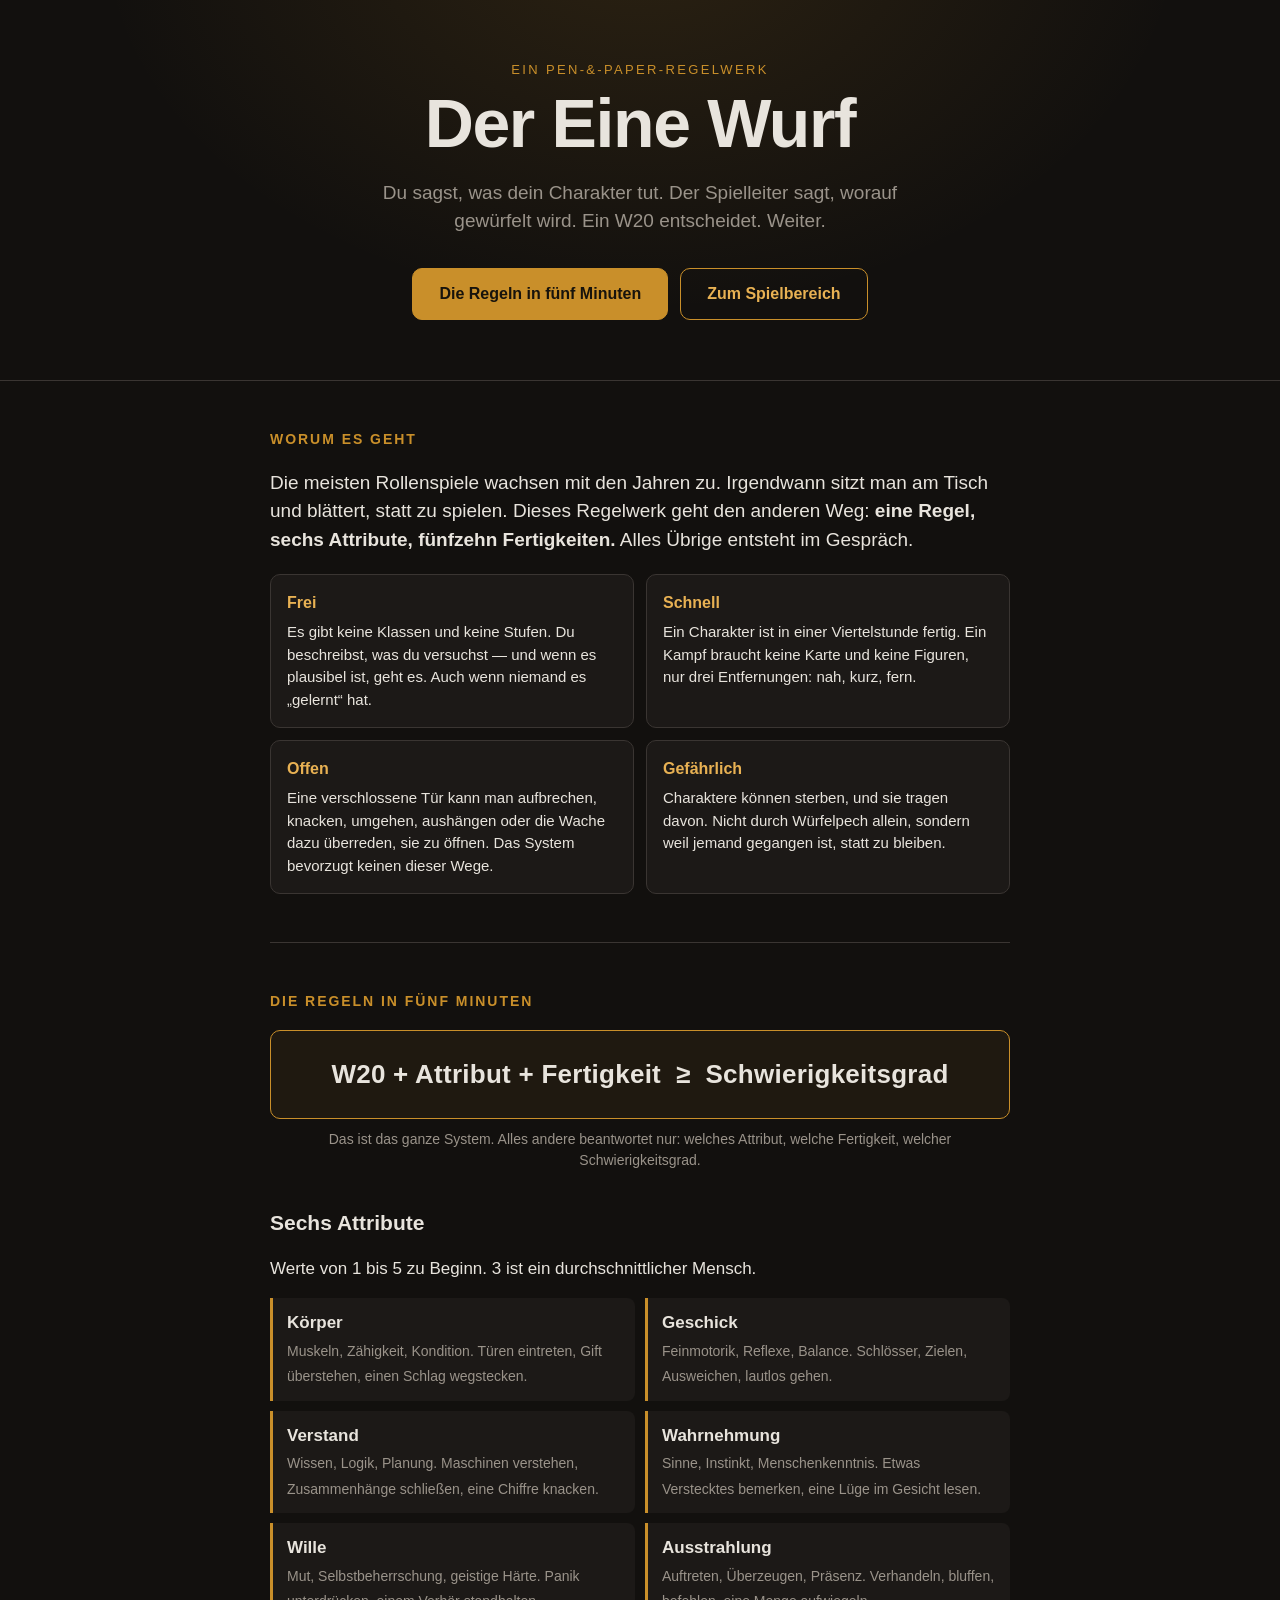
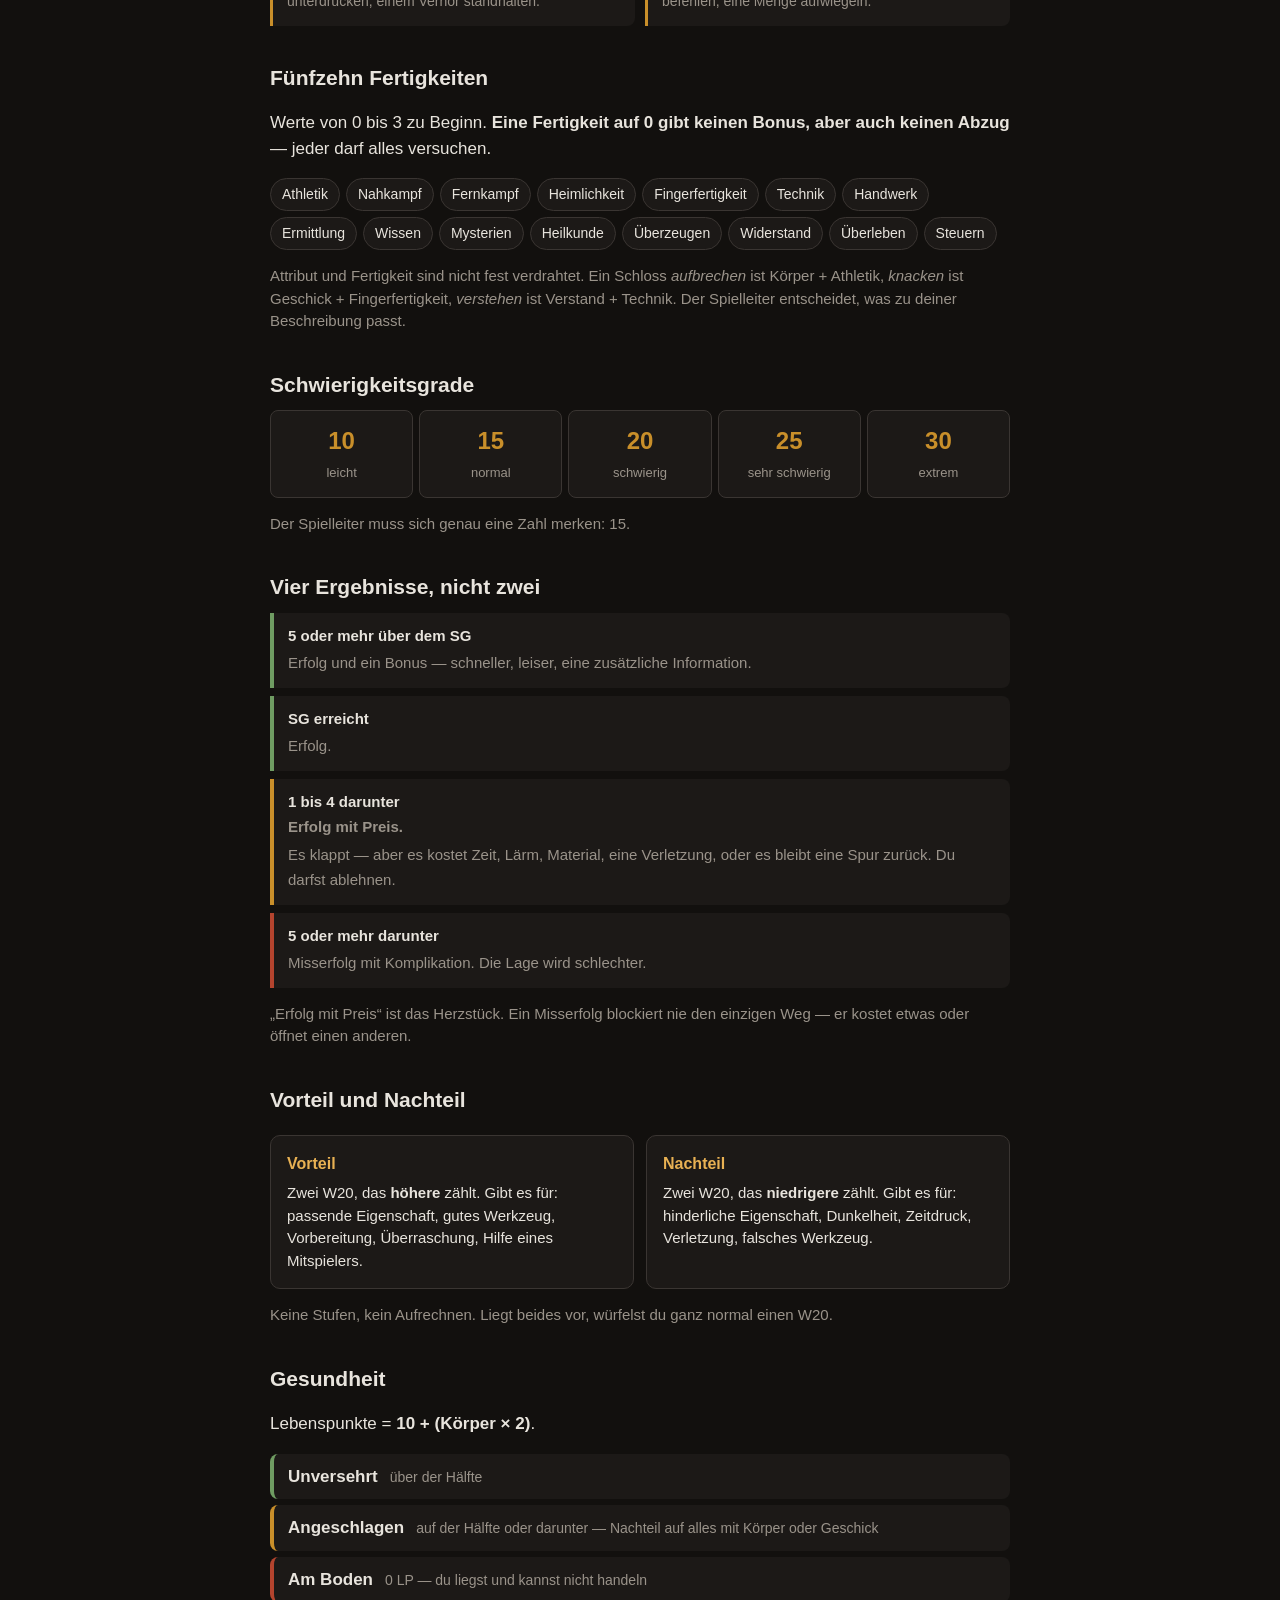
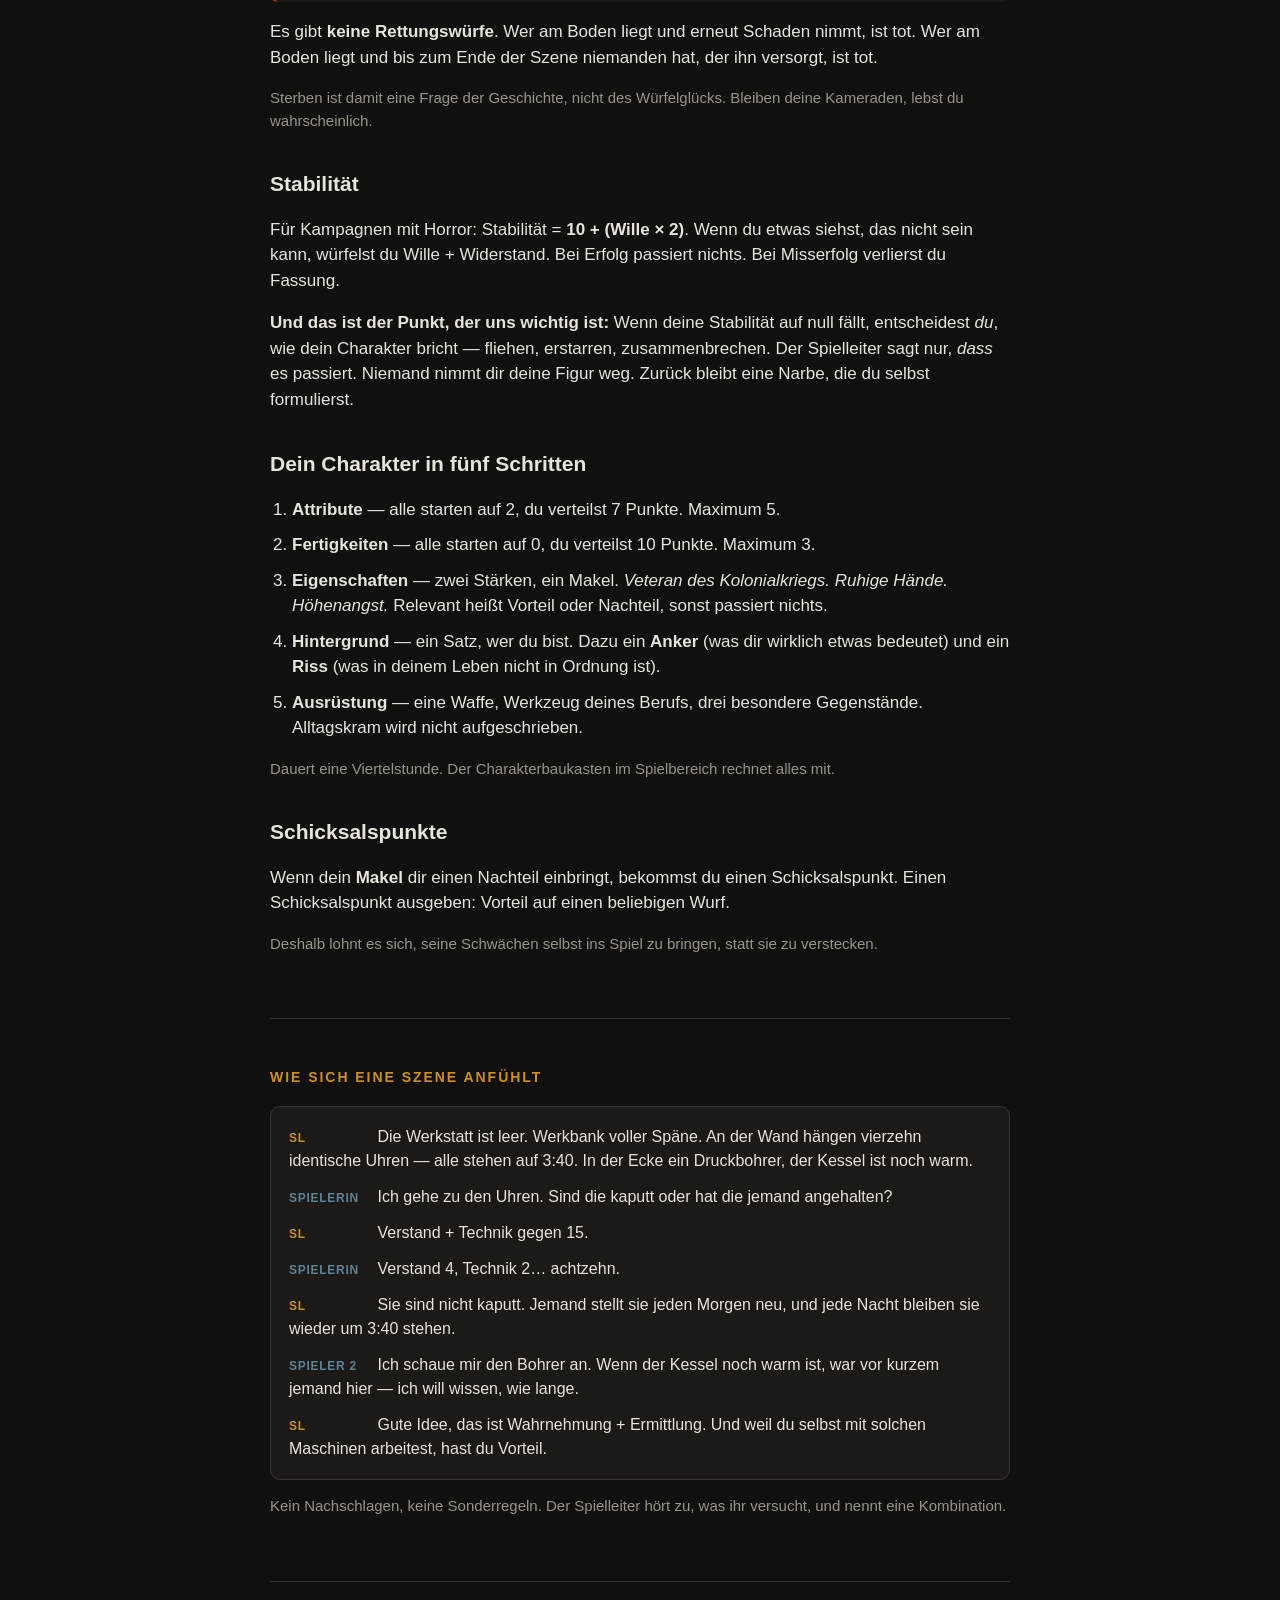
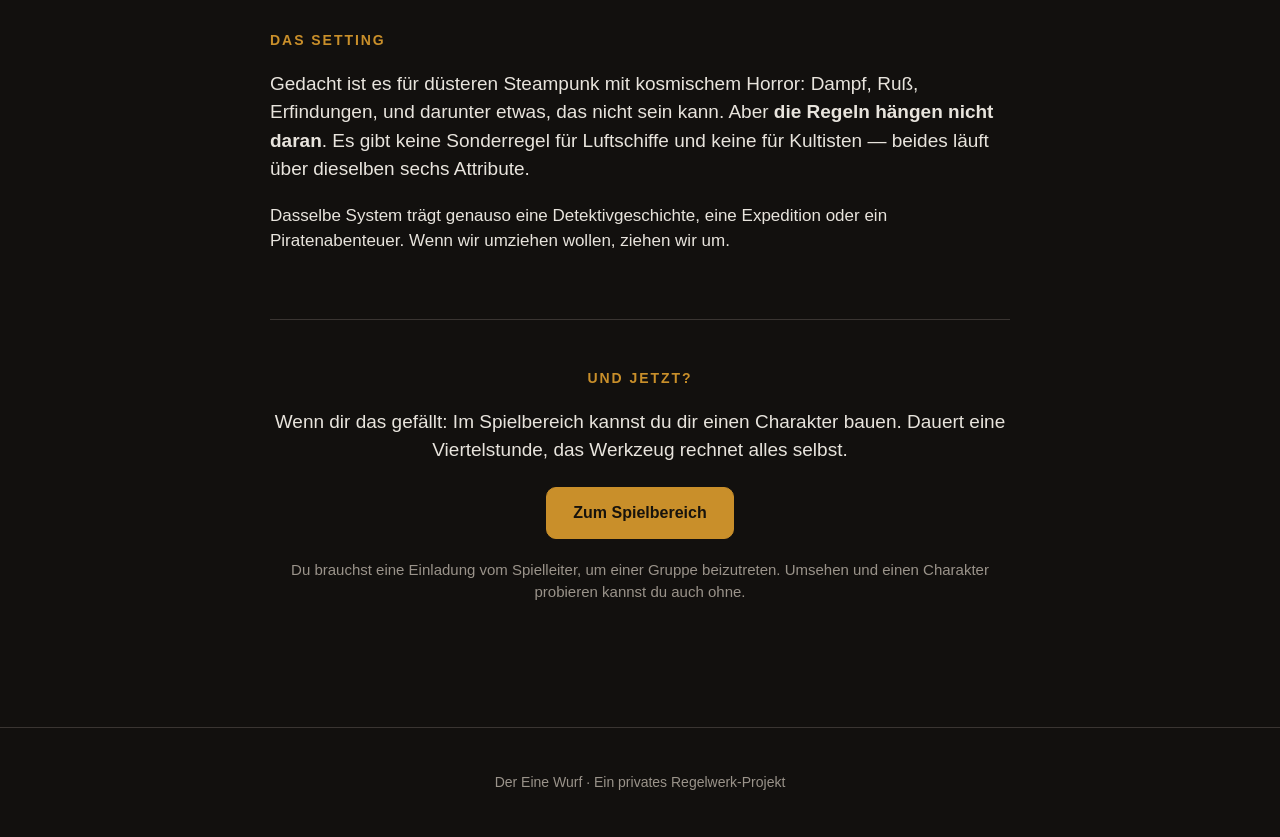
==== index.html @ b7c23f94 "starting with all files Setup Basic for this project." ====
<!DOCTYPE html>
<html lang="de">
<head>
<meta charset="UTF-8">
<meta name="viewport" content="width=device-width, initial-scale=1, viewport-fit=cover">
<title>Der Eine Wurf — ein Pen-&-Paper-Regelwerk</title>
<meta name="description" content="Ein schlankes Pen-&-Paper-Regelwerk: ein Würfel, sechs Attribute, fünfzehn Fertigkeiten. Gebaut für freies Spiel und improvisierte Spielleitung.">
<meta name="theme-color" content="#12100e">
<link rel="stylesheet" href="stil.css">
<link rel="icon" href="icon-192.png">
</head>
<body class="oeffentlich">

<!-- ==========================================================
     KOPF
     ========================================================== -->
<header class="held">
  <div class="held-innen">
    <p class="held-vorspann">Ein Pen-&-Paper-Regelwerk</p>
    <h1>Der Eine&nbsp;Wurf</h1>
    <p class="held-satz">
      Du sagst, was dein Charakter tut. Der Spielleiter sagt, worauf gewürfelt wird.
      Ein W20 entscheidet. Weiter.
    </p>
    <div class="held-knoepfe">
      <a class="knopf-gross" href="#regeln">Die Regeln in fünf Minuten</a>
      <a class="knopf-gross knopf-hohl" href="spiel.html">Zum Spielbereich</a>
    </div>
  </div>
</header>

<main class="seite">

<!-- ==========================================================
     WAS IST DAS
     ========================================================== -->
<section class="block">
  <h2>Worum es geht</h2>
  <p class="gross">
    Die meisten Rollenspiele wachsen mit den Jahren zu. Irgendwann sitzt man am Tisch
    und blättert, statt zu spielen. Dieses Regelwerk geht den anderen Weg: <b>eine Regel,
    sechs Attribute, fünfzehn Fertigkeiten.</b> Alles Übrige entsteht im Gespräch.
  </p>

  <div class="karten-gitter">
    <div class="info-karte">
      <h3>Frei</h3>
      <p>Es gibt keine Klassen und keine Stufen. Du beschreibst, was du versuchst — und wenn
      es plausibel ist, geht es. Auch wenn niemand es „gelernt“ hat.</p>
    </div>
    <div class="info-karte">
      <h3>Schnell</h3>
      <p>Ein Charakter ist in einer Viertelstunde fertig. Ein Kampf braucht keine Karte und
      keine Figuren, nur drei Entfernungen: nah, kurz, fern.</p>
    </div>
    <div class="info-karte">
      <h3>Offen</h3>
      <p>Eine verschlossene Tür kann man aufbrechen, knacken, umgehen, aushängen oder die
      Wache dazu überreden, sie zu öffnen. Das System bevorzugt keinen dieser Wege.</p>
    </div>
    <div class="info-karte">
      <h3>Gefährlich</h3>
      <p>Charaktere können sterben, und sie tragen davon. Nicht durch Würfelpech allein,
      sondern weil jemand gegangen ist, statt zu bleiben.</p>
    </div>
  </div>
</section>

<!-- ==========================================================
     DIE REGELN
     ========================================================== -->
<section class="block" id="regeln">
  <h2>Die Regeln in fünf Minuten</h2>

  <div class="formel">
    W20 + Attribut + Fertigkeit &nbsp;≥&nbsp; Schwierigkeitsgrad
  </div>
  <p class="formel-fuss">Das ist das ganze System. Alles andere beantwortet nur: welches Attribut, welche Fertigkeit, welcher Schwierigkeitsgrad.</p>

  <!-- --- Attribute --- -->
  <h3 class="unter">Sechs Attribute</h3>
  <p>Werte von 1 bis 5 zu Beginn. 3 ist ein durchschnittlicher Mensch.</p>
  <div class="attribut-gitter">
    <div><b>Körper</b><span>Muskeln, Zähigkeit, Kondition. Türen eintreten, Gift überstehen, einen Schlag wegstecken.</span></div>
    <div><b>Geschick</b><span>Feinmotorik, Reflexe, Balance. Schlösser, Zielen, Ausweichen, lautlos gehen.</span></div>
    <div><b>Verstand</b><span>Wissen, Logik, Planung. Maschinen verstehen, Zusammenhänge schließen, eine Chiffre knacken.</span></div>
    <div><b>Wahrnehmung</b><span>Sinne, Instinkt, Menschenkenntnis. Etwas Verstecktes bemerken, eine Lüge im Gesicht lesen.</span></div>
    <div><b>Wille</b><span>Mut, Selbstbeherrschung, geistige Härte. Panik unterdrücken, einem Verhör standhalten.</span></div>
    <div><b>Ausstrahlung</b><span>Auftreten, Überzeugen, Präsenz. Verhandeln, bluffen, befehlen, eine Menge aufwiegeln.</span></div>
  </div>

  <!-- --- Fertigkeiten --- -->
  <h3 class="unter">Fünfzehn Fertigkeiten</h3>
  <p>Werte von 0 bis 3 zu Beginn. <b>Eine Fertigkeit auf 0 gibt keinen Bonus, aber auch keinen Abzug</b> — jeder darf alles versuchen.</p>
  <p class="marken">
    <span>Athletik</span><span>Nahkampf</span><span>Fernkampf</span><span>Heimlichkeit</span><span>Fingerfertigkeit</span><span>Technik</span><span>Handwerk</span><span>Ermittlung</span><span>Wissen</span><span>Mysterien</span><span>Heilkunde</span><span>Überzeugen</span><span>Widerstand</span><span>Überleben</span><span>Steuern</span>
  </p>
  <p class="leise">Attribut und Fertigkeit sind nicht fest verdrahtet. Ein Schloss <i>aufbrechen</i> ist Körper + Athletik, <i>knacken</i> ist Geschick + Fingerfertigkeit, <i>verstehen</i> ist Verstand + Technik. Der Spielleiter entscheidet, was zu deiner Beschreibung passt.</p>

  <!-- --- Schwierigkeit --- -->
  <h3 class="unter">Schwierigkeitsgrade</h3>
  <div class="sg-leiste">
    <div><b>10</b><span>leicht</span></div>
    <div><b>15</b><span>normal</span></div>
    <div><b>20</b><span>schwierig</span></div>
    <div><b>25</b><span>sehr schwierig</span></div>
    <div><b>30</b><span>extrem</span></div>
  </div>
  <p class="leise">Der Spielleiter muss sich genau eine Zahl merken: 15.</p>

  <!-- --- Ergebnisse --- -->
  <h3 class="unter">Vier Ergebnisse, nicht zwei</h3>
  <div class="ergebnis-leiter">
    <div class="stufe gut"><b>5 oder mehr über dem SG</b><span>Erfolg und ein Bonus — schneller, leiser, eine zusätzliche Information.</span></div>
    <div class="stufe gut"><b>SG erreicht</b><span>Erfolg.</span></div>
    <div class="stufe mittel"><b>1 bis 4 darunter</b><span><b>Erfolg mit Preis.</b> Es klappt — aber es kostet Zeit, Lärm, Material, eine Verletzung, oder es bleibt eine Spur zurück. Du darfst ablehnen.</span></div>
    <div class="stufe schlecht"><b>5 oder mehr darunter</b><span>Misserfolg mit Komplikation. Die Lage wird schlechter.</span></div>
  </div>
  <p class="leise">„Erfolg mit Preis“ ist das Herzstück. Ein Misserfolg blockiert nie den einzigen Weg — er kostet etwas oder öffnet einen anderen.</p>

  <!-- --- Vorteil --- -->
  <h3 class="unter">Vorteil und Nachteil</h3>
  <div class="zwei-spalten">
    <div class="info-karte">
      <h3>Vorteil</h3>
      <p>Zwei W20, das <b>höhere</b> zählt. Gibt es für: passende Eigenschaft, gutes Werkzeug, Vorbereitung, Überraschung, Hilfe eines Mitspielers.</p>
    </div>
    <div class="info-karte">
      <h3>Nachteil</h3>
      <p>Zwei W20, das <b>niedrigere</b> zählt. Gibt es für: hinderliche Eigenschaft, Dunkelheit, Zeitdruck, Verletzung, falsches Werkzeug.</p>
    </div>
  </div>
  <p class="leise">Keine Stufen, kein Aufrechnen. Liegt beides vor, würfelst du ganz normal einen W20.</p>

  <!-- --- Gesundheit --- -->
  <h3 class="unter">Gesundheit</h3>
  <p>Lebenspunkte = <b>10 + (Körper × 2)</b>.</p>
  <div class="zustand-leiter">
    <div><b>Unversehrt</b><span>über der Hälfte</span></div>
    <div class="warn"><b>Angeschlagen</b><span>auf der Hälfte oder darunter — Nachteil auf alles mit Körper oder Geschick</span></div>
    <div class="gefahr"><b>Am Boden</b><span>0 LP — du liegst und kannst nicht handeln</span></div>
  </div>
  <p>Es gibt <b>keine Rettungswürfe</b>. Wer am Boden liegt und erneut Schaden nimmt, ist tot. Wer am Boden liegt und bis zum Ende der Szene niemanden hat, der ihn versorgt, ist tot.</p>
  <p class="leise">Sterben ist damit eine Frage der Geschichte, nicht des Würfelglücks. Bleiben deine Kameraden, lebst du wahrscheinlich.</p>

  <!-- --- Stabilität --- -->
  <h3 class="unter">Stabilität</h3>
  <p>Für Kampagnen mit Horror: Stabilität = <b>10 + (Wille × 2)</b>. Wenn du etwas siehst, das nicht sein kann, würfelst du Wille + Widerstand. Bei Erfolg passiert nichts. Bei Misserfolg verlierst du Fassung.</p>
  <p><b>Und das ist der Punkt, der uns wichtig ist:</b> Wenn deine Stabilität auf null fällt, entscheidest <i>du</i>, wie dein Charakter bricht — fliehen, erstarren, zusammenbrechen. Der Spielleiter sagt nur, <i>dass</i> es passiert. Niemand nimmt dir deine Figur weg. Zurück bleibt eine Narbe, die du selbst formulierst.</p>

  <!-- --- Charakter --- -->
  <h3 class="unter">Dein Charakter in fünf Schritten</h3>
  <ol class="schritte">
    <li><b>Attribute</b> — alle starten auf 2, du verteilst 7 Punkte. Maximum 5.</li>
    <li><b>Fertigkeiten</b> — alle starten auf 0, du verteilst 10 Punkte. Maximum 3.</li>
    <li><b>Eigenschaften</b> — zwei Stärken, ein Makel. <i>Veteran des Kolonialkriegs. Ruhige Hände. Höhenangst.</i> Relevant heißt Vorteil oder Nachteil, sonst passiert nichts.</li>
    <li><b>Hintergrund</b> — ein Satz, wer du bist. Dazu ein <b>Anker</b> (was dir wirklich etwas bedeutet) und ein <b>Riss</b> (was in deinem Leben nicht in Ordnung ist).</li>
    <li><b>Ausrüstung</b> — eine Waffe, Werkzeug deines Berufs, drei besondere Gegenstände. Alltagskram wird nicht aufgeschrieben.</li>
  </ol>
  <p class="leise">Dauert eine Viertelstunde. Der Charakterbaukasten im Spielbereich rechnet alles mit.</p>

  <!-- --- Schicksalspunkte --- -->
  <h3 class="unter">Schicksalspunkte</h3>
  <p>Wenn dein <b>Makel</b> dir einen Nachteil einbringt, bekommst du einen Schicksalspunkt. Einen Schicksalspunkt ausgeben: Vorteil auf einen beliebigen Wurf.</p>
  <p class="leise">Deshalb lohnt es sich, seine Schwächen selbst ins Spiel zu bringen, statt sie zu verstecken.</p>
</section>

<!-- ==========================================================
     WIE SICH DAS ANFÜHLT
     ========================================================== -->
<section class="block">
  <h2>Wie sich eine Szene anfühlt</h2>

  <div class="szene">
    <p><span class="wer sl">SL</span> Die Werkstatt ist leer. Werkbank voller Späne. An der Wand hängen vierzehn identische Uhren — alle stehen auf 3:40. In der Ecke ein Druckbohrer, der Kessel ist noch warm.</p>
    <p><span class="wer sp">Spielerin</span> Ich gehe zu den Uhren. Sind die kaputt oder hat die jemand angehalten?</p>
    <p><span class="wer sl">SL</span> Verstand + Technik gegen 15.</p>
    <p><span class="wer sp">Spielerin</span> Verstand 4, Technik 2… achtzehn.</p>
    <p><span class="wer sl">SL</span> Sie sind nicht kaputt. Jemand stellt sie jeden Morgen neu, und jede Nacht bleiben sie wieder um 3:40 stehen.</p>
    <p><span class="wer sp">Spieler 2</span> Ich schaue mir den Bohrer an. Wenn der Kessel noch warm ist, war vor kurzem jemand hier — ich will wissen, wie lange.</p>
    <p><span class="wer sl">SL</span> Gute Idee, das ist Wahrnehmung + Ermittlung. Und weil du selbst mit solchen Maschinen arbeitest, hast du Vorteil.</p>
  </div>

  <p class="leise">Kein Nachschlagen, keine Sonderregeln. Der Spielleiter hört zu, was ihr versucht, und nennt eine Kombination.</p>
</section>

<!-- ==========================================================
     SETTING
     ========================================================== -->
<section class="block">
  <h2>Das Setting</h2>
  <p class="gross">
    Gedacht ist es für düsteren Steampunk mit kosmischem Horror: Dampf, Ruß, Erfindungen,
    und darunter etwas, das nicht sein kann. Aber <b>die Regeln hängen nicht daran</b>.
    Es gibt keine Sonderregel für Luftschiffe und keine für Kultisten — beides läuft über
    dieselben sechs Attribute.
  </p>
  <p>Dasselbe System trägt genauso eine Detektivgeschichte, eine Expedition oder ein Piratenabenteuer. Wenn wir umziehen wollen, ziehen wir um.</p>
</section>

<!-- ==========================================================
     ABSCHLUSS
     ========================================================== -->
<section class="block block-abschluss">
  <h2>Und jetzt?</h2>
  <p class="gross">Wenn dir das gefällt: Im Spielbereich kannst du dir einen Charakter bauen. Dauert eine Viertelstunde, das Werkzeug rechnet alles selbst.</p>
  <div class="held-knoepfe">
    <a class="knopf-gross" href="spiel.html">Zum Spielbereich</a>
  </div>
  <p class="leise" style="margin-top:20px">
    Du brauchst eine Einladung vom Spielleiter, um einer Gruppe beizutreten.
    Umsehen und einen Charakter probieren kannst du auch ohne.
  </p>
</section>

</main>

<footer class="fuss">
  <p>Der Eine Wurf · Ein privates Regelwerk-Projekt</p>
</footer>

</body>
</html>
---- stil.css ----
/* ============================================================
   DER EINE WURF — gemeinsames Design
   Dunkel, kontraststark, große Tippflächen. Gebaut fürs iPad
   im Halbdunkel am Spieltisch, funktioniert aber auch am
   Rechner und auf dem Telefon.
   ============================================================ */

:root {
  /* Warmes Schwarz statt kaltem Grau — bei Kerzen- oder
     Lampenlicht wirkt kaltes Grau bläulich und billig */
  --bg:            #12100e;
  --flaeche:       #1c1917;
  --flaeche-hoch:  #262220;
  --linie:         #3a3532;

  --text:          #e8e4dd;
  --text-leise:    #9a938a;

  --messing:       #c98f2a;
  --messing-hell:  #e8b153;
  --rost:          #b4442e;
  --gruen:         #6f9c62;
  --blau:          #5b8296;   /* für den geteilten Bereich */

  --radius:        10px;
  --tipp:          44px;      /* Mindesthöhe für Finger */

  color-scheme: dark;
}

* { box-sizing: border-box; }

html, body {
  margin: 0; padding: 0;
  background: var(--bg);
  color: var(--text);
  font-family: -apple-system, BlinkMacSystemFont, "Segoe UI", Roboto, sans-serif;
  font-size: 17px; line-height: 1.5;
  touch-action: manipulation;
  -webkit-text-size-adjust: 100%;
}

a { color: var(--messing-hell); }

/* ============================================================
   ÖFFENTLICHE SEITE
   ============================================================ */

.held {
  padding: calc(60px + env(safe-area-inset-top)) 20px 60px;
  border-bottom: 1px solid var(--linie);
  background:
    radial-gradient(ellipse at 50% -20%, rgba(201,143,42,0.14), transparent 60%),
    var(--bg);
}

.held-innen { max-width: 720px; margin: 0 auto; text-align: center; }

.held-vorspann {
  margin: 0 0 8px;
  font-size: 13px; letter-spacing: 0.18em; text-transform: uppercase;
  color: var(--messing);
}

.held h1 {
  margin: 0 0 20px;
  font-size: clamp(38px, 9vw, 68px);
  line-height: 1.05;
  letter-spacing: -0.02em;
}

.held-satz {
  margin: 0 auto 32px;
  max-width: 520px;
  font-size: 19px;
  color: var(--text-leise);
}

.held-knoepfe { display: flex; gap: 12px; justify-content: center; flex-wrap: wrap; }

.knopf-gross {
  display: inline-flex; align-items: center;
  min-height: 52px; padding: 0 26px;
  border: 1px solid var(--messing);
  border-radius: var(--radius);
  background: var(--messing);
  color: #17130c;
  font-size: 16px; font-weight: 700;
  text-decoration: none;
}

.knopf-hohl { background: transparent; color: var(--messing-hell); }

.seite { max-width: 780px; margin: 0 auto; padding: 0 20px 60px; }

.block { padding: 48px 0; border-bottom: 1px solid var(--linie); }
.block:last-child { border-bottom: none; }

.block h2 {
  margin: 0 0 18px;
  font-size: 14px; letter-spacing: 0.14em; text-transform: uppercase;
  color: var(--messing);
}

h3.unter {
  margin: 36px 0 10px;
  font-size: 21px;
  color: var(--text);
}

.gross { font-size: 19px; }
.leise { color: var(--text-leise); font-size: 15px; }

/* Die Grundformel */
.formel {
  margin: 8px 0 10px;
  padding: 24px 16px;
  border: 1px solid var(--messing);
  border-radius: var(--radius);
  background: rgba(201,143,42,0.07);
  text-align: center;
  font-size: clamp(17px, 4.2vw, 26px);
  font-weight: 700;
  letter-spacing: 0.01em;
}
.formel-fuss { margin: 0 0 8px; text-align: center; color: var(--text-leise); font-size: 14px; }

/* Info-Karten */
.karten-gitter, .zwei-spalten {
  display: grid; gap: 12px; margin-top: 20px;
  grid-template-columns: repeat(auto-fit, minmax(240px, 1fr));
}

.info-karte {
  padding: 16px;
  border: 1px solid var(--linie);
  border-radius: var(--radius);
  background: var(--flaeche);
}
.info-karte h3 { margin: 0 0 6px; font-size: 16px; color: var(--messing-hell); }
.info-karte p  { margin: 0; font-size: 15px; }

/* Attribute */
.attribut-gitter { display: grid; gap: 10px; grid-template-columns: repeat(auto-fit, minmax(250px, 1fr)); }
.attribut-gitter > div {
  padding: 12px 14px; border-left: 3px solid var(--messing);
  background: var(--flaeche); border-radius: 0 8px 8px 0;
}
.attribut-gitter b { display: block; margin-bottom: 2px; }
.attribut-gitter span { font-size: 14px; color: var(--text-leise); }

/* Fertigkeits-Marken */
.marken { display: flex; flex-wrap: wrap; gap: 6px; margin: 12px 0; }
.marken span {
  padding: 5px 11px;
  border: 1px solid var(--linie); border-radius: 20px;
  background: var(--flaeche);
  font-size: 14px;
}

/* Schwierigkeitsleiste */
.sg-leiste { display: grid; gap: 6px; grid-template-columns: repeat(auto-fit, minmax(110px, 1fr)); }
.sg-leiste > div {
  padding: 12px 8px; text-align: center;
  border: 1px solid var(--linie); border-radius: 8px; background: var(--flaeche);
}
.sg-leiste b { display: block; font-size: 24px; color: var(--messing); }
.sg-leiste span { font-size: 13px; color: var(--text-leise); }

/* Ergebnisleiter */
.ergebnis-leiter { display: grid; gap: 8px; }
.stufe {
  padding: 12px 14px;
  border-left: 4px solid var(--linie);
  background: var(--flaeche); border-radius: 0 8px 8px 0;
}
.stufe b { display: block; font-size: 15px; margin-bottom: 3px; }
.stufe span { font-size: 15px; color: var(--text-leise); }
.stufe.gut     { border-left-color: var(--gruen); }
.stufe.mittel  { border-left-color: var(--messing); }
.stufe.schlecht{ border-left-color: var(--rost); }

/* Zustandsleiter */
.zustand-leiter { display: grid; gap: 6px; margin: 12px 0; }
.zustand-leiter > div {
  display: flex; gap: 12px; align-items: baseline; flex-wrap: wrap;
  padding: 10px 14px; border-radius: 8px; background: var(--flaeche);
  border-left: 4px solid var(--gruen);
}
.zustand-leiter .warn   { border-left-color: var(--messing); }
.zustand-leiter .gefahr { border-left-color: var(--rost); }
.zustand-leiter span { font-size: 14px; color: var(--text-leise); }

/* Schritte */
.schritte { padding-left: 22px; }
.schritte li { margin-bottom: 10px; }

/* Beispielszene */
.szene {
  padding: 18px;
  border: 1px solid var(--linie); border-radius: var(--radius);
  background: var(--flaeche);
}
.szene p { margin: 0 0 12px; font-size: 16px; }
.szene p:last-child { margin-bottom: 0; }
.wer {
  display: inline-block; min-width: 76px; margin-right: 8px;
  font-size: 12px; font-weight: 700; letter-spacing: 0.06em; text-transform: uppercase;
}
.wer.sl { color: var(--messing); }
.wer.sp { color: var(--blau); }

.block-abschluss { text-align: center; }
.block-abschluss .held-knoepfe { margin-top: 22px; }

.fuss {
  padding: 30px 20px calc(30px + env(safe-area-inset-bottom));
  border-top: 1px solid var(--linie);
  text-align: center; color: var(--text-leise); font-size: 14px;
}

/* ============================================================
   SPIELBEREICH
   ============================================================ */

.app { padding-bottom: calc(140px + env(safe-area-inset-bottom)); }

/* --- Kopfzeile --- */
.kopf {
  position: sticky; top: 0; z-index: 20;
  display: flex; align-items: center; justify-content: space-between; gap: 12px;
  padding: calc(10px + env(safe-area-inset-top)) 14px 10px;
  background: var(--bg); border-bottom: 1px solid var(--linie);
}
.kopf-marke { font-size: 14px; letter-spacing: 0.06em; text-transform: uppercase; color: var(--messing); font-weight: 700; }
.kopf-info { font-size: 12px; color: var(--text-leise); }
.kopf-rechts { display: flex; align-items: center; gap: 8px; }

/* --- Zonenumschalter (Spieler / Geteilt / Spielleiter) --- */
.zonen {
  display: flex; gap: 4px; padding: 8px 10px;
  background: var(--bg); border-bottom: 1px solid var(--linie);
  position: sticky; top: calc(56px + env(safe-area-inset-top)); z-index: 19;
  overflow-x: auto;
}
.zone-knopf {
  flex: 0 0 auto; min-height: var(--tipp); padding: 0 16px;
  border: 1px solid var(--linie); border-radius: var(--radius);
  background: var(--flaeche); color: var(--text-leise);
  font-family: inherit; font-size: 15px; font-weight: 600; cursor: pointer;
}
.zone-knopf.aktiv { background: var(--messing); border-color: var(--messing); color: #17130c; }
.zone-knopf.geteilt.aktiv { background: var(--blau); border-color: var(--blau); color: #0d1418; }

/* --- Untertabs innerhalb einer Zone --- */
.untertabs { display: flex; gap: 6px; flex-wrap: wrap; margin-bottom: 14px; }
.untertab {
  min-height: 38px; padding: 0 14px;
  border: 1px solid var(--linie); border-radius: 20px;
  background: transparent; color: var(--text-leise);
  font-family: inherit; font-size: 14px; cursor: pointer;
}
.untertab.aktiv { border-color: var(--messing); color: var(--messing-hell); }

.inhalt { max-width: 900px; margin: 0 auto; padding: 14px 10px 24px; }
.ansicht { display: none; }
.ansicht.aktiv { display: block; }

/* --- Karten --- */
.karte {
  background: var(--flaeche); border: 1px solid var(--linie);
  border-radius: var(--radius); padding: 14px; margin-bottom: 12px;
}
.karte-kopf {
  display: flex; align-items: baseline; justify-content: space-between;
  gap: 10px; flex-wrap: wrap; margin-bottom: 12px;
}
.karte-kopf h2 {
  margin: 0; font-size: 14px; letter-spacing: 0.06em;
  text-transform: uppercase; color: var(--messing);
}
.karte-geteilt { border-color: rgba(91,130,150,0.5); }
.karte-geteilt .karte-kopf h2 { color: var(--blau); }
.hinweis { font-size: 13px; color: var(--text-leise); flex: 1 1 100%; }

/* --- Felder --- */
.feld { display: block; margin-bottom: 12px; }
.feld > span { display: block; margin-bottom: 4px; font-size: 13px; color: var(--text-leise); }

.feld input, .feld textarea, .feld select,
.zeile-eingabe input, .zeile-eingabe select {
  width: 100%; min-height: var(--tipp); padding: 10px 12px;
  border: 1px solid var(--linie); border-radius: 8px;
  background: var(--bg); color: var(--text);
  font-family: inherit; font-size: 16px;  /* unter 16px zoomt iOS hinein */
  resize: vertical;
}
.feld textarea { min-height: 64px; line-height: 1.45; }
.feld input:focus, .feld textarea:focus, .feld select:focus { outline: 2px solid var(--messing); outline-offset: -2px; }
.feld-betont input, .feld-betont textarea { border-color: var(--rost); }

.zeile-eingabe { display: flex; gap: 8px; margin-bottom: 10px; flex-wrap: wrap; }
.zeile-eingabe input, .zeile-eingabe select { flex: 1; min-width: 140px; }

/* --- Knöpfe --- */
.knopf, .knopf-klein {
  border: 1px solid var(--linie); border-radius: 8px;
  background: var(--flaeche-hoch); color: var(--text);
  font-family: inherit; font-weight: 600; cursor: pointer;
}
.knopf { min-height: var(--tipp); padding: 0 18px; font-size: 15px; }
.knopf-klein { min-height: 34px; padding: 0 12px; font-size: 13px; }
.knopf:active, .knopf-klein:active { background: var(--messing); color: #17130c; }
.knopf-haupt { background: var(--messing); border-color: var(--messing); color: #17130c; }
.knopf-gefahr { border-color: var(--rost); color: #e59b8a; }
.knopf:disabled, .knopf-klein:disabled { opacity: 0.4; cursor: not-allowed; }

.knopf-gitter { display: grid; grid-template-columns: repeat(auto-fill, minmax(150px, 1fr)); gap: 8px; }
.knopf-gitter button {
  min-height: 52px; border: 1px solid var(--linie); border-radius: 8px;
  background: var(--flaeche-hoch); color: var(--text);
  font-family: inherit; font-size: 15px; font-weight: 600; cursor: pointer;
}
.knopf-gitter button:active { background: var(--messing); color: #17130c; }

/* --- Listen --- */
.liste { list-style: none; margin: 0; padding: 0; }
.liste li {
  display: flex; align-items: flex-start; gap: 10px;
  padding: 10px 0; border-top: 1px solid var(--linie); font-size: 15px;
}
.liste li:first-child { border-top: none; }
.loeschen {
  flex: 0 0 auto; width: 30px; height: 30px;
  border: 1px solid var(--linie); border-radius: 6px;
  background: transparent; color: var(--text-leise);
  font-size: 16px; line-height: 1; cursor: pointer;
}
.loeschen:active { border-color: var(--rost); color: var(--rost); }
.zeit { color: var(--messing); font-variant-numeric: tabular-nums; flex: 0 0 auto; font-size: 13px; }

/* --- Punkteverteilung im Charakterbaukasten --- */
.punkte-anzeige {
  display: flex; align-items: baseline; gap: 8px;
  padding: 10px 12px; margin-bottom: 12px;
  border: 1px solid var(--linie); border-radius: 8px; background: var(--bg);
}
.punkte-anzeige .zahl { font-size: 22px; font-weight: 700; font-variant-numeric: tabular-nums; }
.punkte-anzeige.passt .zahl  { color: var(--gruen); }
.punkte-anzeige.offen .zahl  { color: var(--messing); }
.punkte-anzeige.zuviel .zahl { color: var(--rost); }

.stufen-zeile {
  display: flex; align-items: center; gap: 8px;
  padding: 7px 0; border-top: 1px solid var(--linie);
}
.stufen-zeile:first-of-type { border-top: none; }
.stufen-zeile .bez { flex: 1; font-size: 15px; }
.stufen-zeile .stand {
  min-width: 32px; text-align: center;
  font-size: 19px; font-weight: 700; font-variant-numeric: tabular-nums;
}
.stufen-zeile button {
  width: 40px; height: 40px;
  border: 1px solid var(--linie); border-radius: 8px;
  background: var(--flaeche-hoch); color: var(--text);
  font-size: 20px; cursor: pointer;
}
.stufen-zeile button:disabled { opacity: 0.25; }
.stufen-zeile .kosten { font-size: 12px; color: var(--messing); min-width: 44px; text-align: right; }

/* --- Zähler (LP, Stabilität, Schicksal) --- */
.zaehler { display: flex; align-items: center; gap: 8px; margin-bottom: 8px; flex-wrap: wrap; }
.zaehler > .titel { flex: 0 0 88px; font-size: 13px; color: var(--text-leise); }
.zaehler button {
  width: 44px; height: 44px;
  border: 1px solid var(--linie); border-radius: 8px;
  background: var(--flaeche-hoch); color: var(--text); font-size: 20px; cursor: pointer;
}
.zaehler .stand { flex: 1; text-align: center; font-size: 20px; font-weight: 700; font-variant-numeric: tabular-nums; min-width: 80px; }

.zustand { font-size: 13px; font-weight: 700; }
.zustand.ok      { color: var(--gruen); }
.zustand.warnung { color: var(--messing-hell); }
.zustand.gefahr  { color: var(--rost); }

/* --- Werte-Gitter (Übersicht) --- */
.werte-gitter { display: grid; grid-template-columns: repeat(auto-fill, minmax(96px, 1fr)); gap: 8px; margin-bottom: 12px; }
.wert-kachel {
  padding: 8px; text-align: center;
  border: 1px solid var(--linie); border-radius: 8px; background: var(--bg);
}
.wert-kachel span { display: block; font-size: 11px; text-transform: uppercase; letter-spacing: 0.04em; color: var(--text-leise); }
.wert-kachel b { font-size: 20px; font-variant-numeric: tabular-nums; }

/* --- Uhr --- */
.uhr { display: flex; gap: 12px; margin-bottom: 12px; }
.uhr button {
  width: 52px; height: 52px;
  border: 2px solid var(--linie); border-radius: 50%;
  background: transparent; color: var(--text-leise);
  font-size: 18px; font-weight: 700; cursor: pointer;
}
.uhr button.voll { background: var(--rost); border-color: var(--rost); color: #fff; }

/* --- Einträge (Journal, Indizien, Welt) --- */
.eintrag {
  padding: 12px; margin-bottom: 10px;
  border: 1px solid var(--linie); border-radius: 8px; background: var(--flaeche-hoch);
}
.eintrag-kopf { display: flex; align-items: baseline; gap: 8px; flex-wrap: wrap; margin-bottom: 6px; }
.eintrag-kopf h4 { margin: 0; font-size: 16px; flex: 1; }
.eintrag p { margin: 0; font-size: 15px; white-space: pre-line; }
.eintrag-fuss { margin-top: 8px; display: flex; gap: 8px; align-items: center; flex-wrap: wrap; }

.marke {
  padding: 3px 9px; border-radius: 20px;
  font-size: 11px; font-weight: 700; text-transform: uppercase; letter-spacing: 0.05em;
  border: 1px solid var(--linie); color: var(--text-leise);
}
.marke.journal { border-color: var(--blau); color: var(--blau); }
.marke.indiz   { border-color: var(--messing); color: var(--messing); }
.marke.ort     { border-color: var(--gruen); color: var(--gruen); }
.marke.nsc     { border-color: var(--text-leise); }
.marke.sl      { border-color: var(--rost); color: var(--rost); }

/* --- Regeln --- */
.regel { padding: 10px 0; border-top: 1px solid var(--linie); }
.regel:first-child { border-top: none; }
.regel h4 { margin: 0 0 4px; font-size: 15px; color: var(--messing-hell); }
.regel p { margin: 0; font-size: 15px; white-space: pre-line; }

/* --- Tabellen --- */
.tabellen-gruppe { margin-bottom: 16px; }
.tabellen-gruppe > h3 { margin: 0 0 8px; font-size: 13px; letter-spacing: 0.06em; text-transform: uppercase; color: var(--text-leise); }
.tabellen-reihe { display: flex; align-items: center; gap: 8px; padding: 6px 0; border-top: 1px solid var(--linie); }
.tabellen-reihe:first-of-type { border-top: none; }
.tabellen-reihe .name { flex: 1; font-size: 15px; }
.tabellen-reihe .anzahl { font-size: 12px; color: var(--text-leise); }
.ergebnis-zeile { padding: 8px 0; border-top: 1px solid var(--linie); }
.ergebnis-zeile:first-child { border-top: none; }
.ergebnis-zeile .label { display: block; font-size: 12px; color: var(--text-leise); }
.ergebnis-zeile .wert { font-size: 17px; }

/* --- Würfelleiste --- */
.wuerfelleiste {
  position: fixed; left: 0; right: 0; bottom: 0; z-index: 30;
  padding: 10px 10px calc(10px + env(safe-area-inset-bottom));
  background: var(--flaeche); border-top: 1px solid var(--linie);
}
.wuerfel-zeile { display: flex; align-items: flex-end; gap: 8px; max-width: 900px; margin: 0 auto; }
.segment { display: flex; border: 1px solid var(--linie); border-radius: 8px; overflow: hidden; }
.segment button {
  min-height: var(--tipp); padding: 0 10px; border: none;
  background: var(--bg); color: var(--text-leise);
  font-family: inherit; font-size: 13px; font-weight: 600; cursor: pointer;
}
.segment button.aktiv { background: var(--messing); color: #17130c; }
.mini-feld { display: flex; flex-direction: column; gap: 2px; width: 66px; }
.mini-feld span { font-size: 11px; color: var(--text-leise); }
.mini-feld input {
  min-height: var(--tipp); padding: 6px 8px;
  border: 1px solid var(--linie); border-radius: 8px;
  background: var(--bg); color: var(--text);
  font-family: inherit; font-size: 16px; text-align: center;
}
.knopf-wuerfeln {
  flex: 1; min-height: var(--tipp); border: none; border-radius: 8px;
  background: var(--messing); color: #17130c;
  font-family: inherit; font-size: 17px; font-weight: 700; cursor: pointer;
}
.wuerfel-ergebnis { display: flex; align-items: baseline; gap: 10px; margin: 8px auto 0; max-width: 900px; min-height: 24px; }
.wuerfel-zahl { font-size: 24px; font-weight: 700; font-variant-numeric: tabular-nums; color: var(--messing-hell); }
.wuerfel-text { font-size: 14px; color: var(--text-leise); }
.wuerfel-text.erfolg { color: var(--gruen); }
.wuerfel-text.preis { color: var(--messing-hell); }
.wuerfel-text.misserfolg { color: var(--rost); }

/* --- Anmeldung --- */
.anmelde-schirm {
  min-height: 100vh; display: flex; align-items: center; justify-content: center;
  padding: 24px;
}
.anmelde-karte {
  width: 100%; max-width: 400px; padding: 24px;
  border: 1px solid var(--linie); border-radius: var(--radius); background: var(--flaeche);
}
.anmelde-karte h1 { margin: 0 0 6px; font-size: 26px; }
.anmelde-karte .leise { margin-bottom: 20px; }
.fehler { margin: 10px 0 0; padding: 10px 12px; border-radius: 8px; background: rgba(180,68,46,0.15); color: #e59b8a; font-size: 14px; }
.wechsel { margin-top: 16px; text-align: center; font-size: 14px; }

/* --- Ladeanzeige --- */
.laden { padding: 60px 20px; text-align: center; color: var(--text-leise); }

@media (min-width: 760px) {
  .inhalt { padding: 18px; }
}
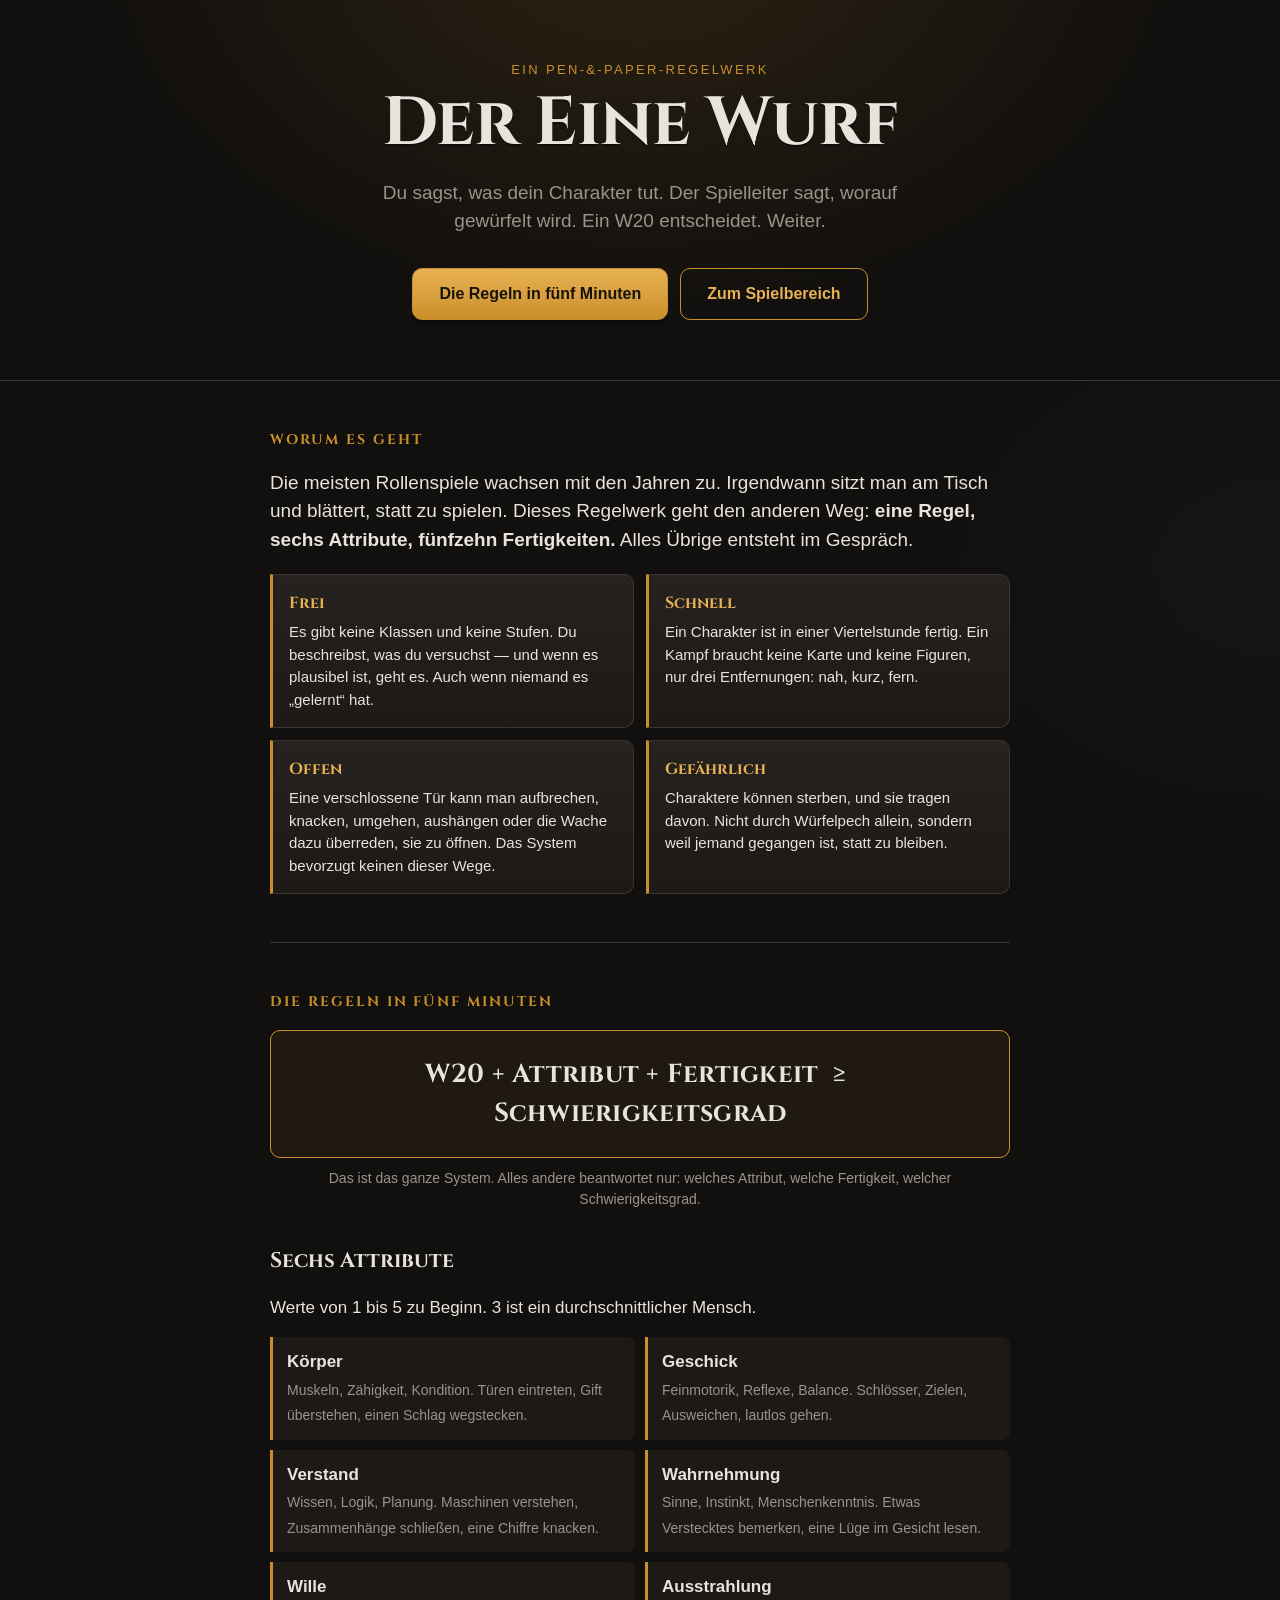
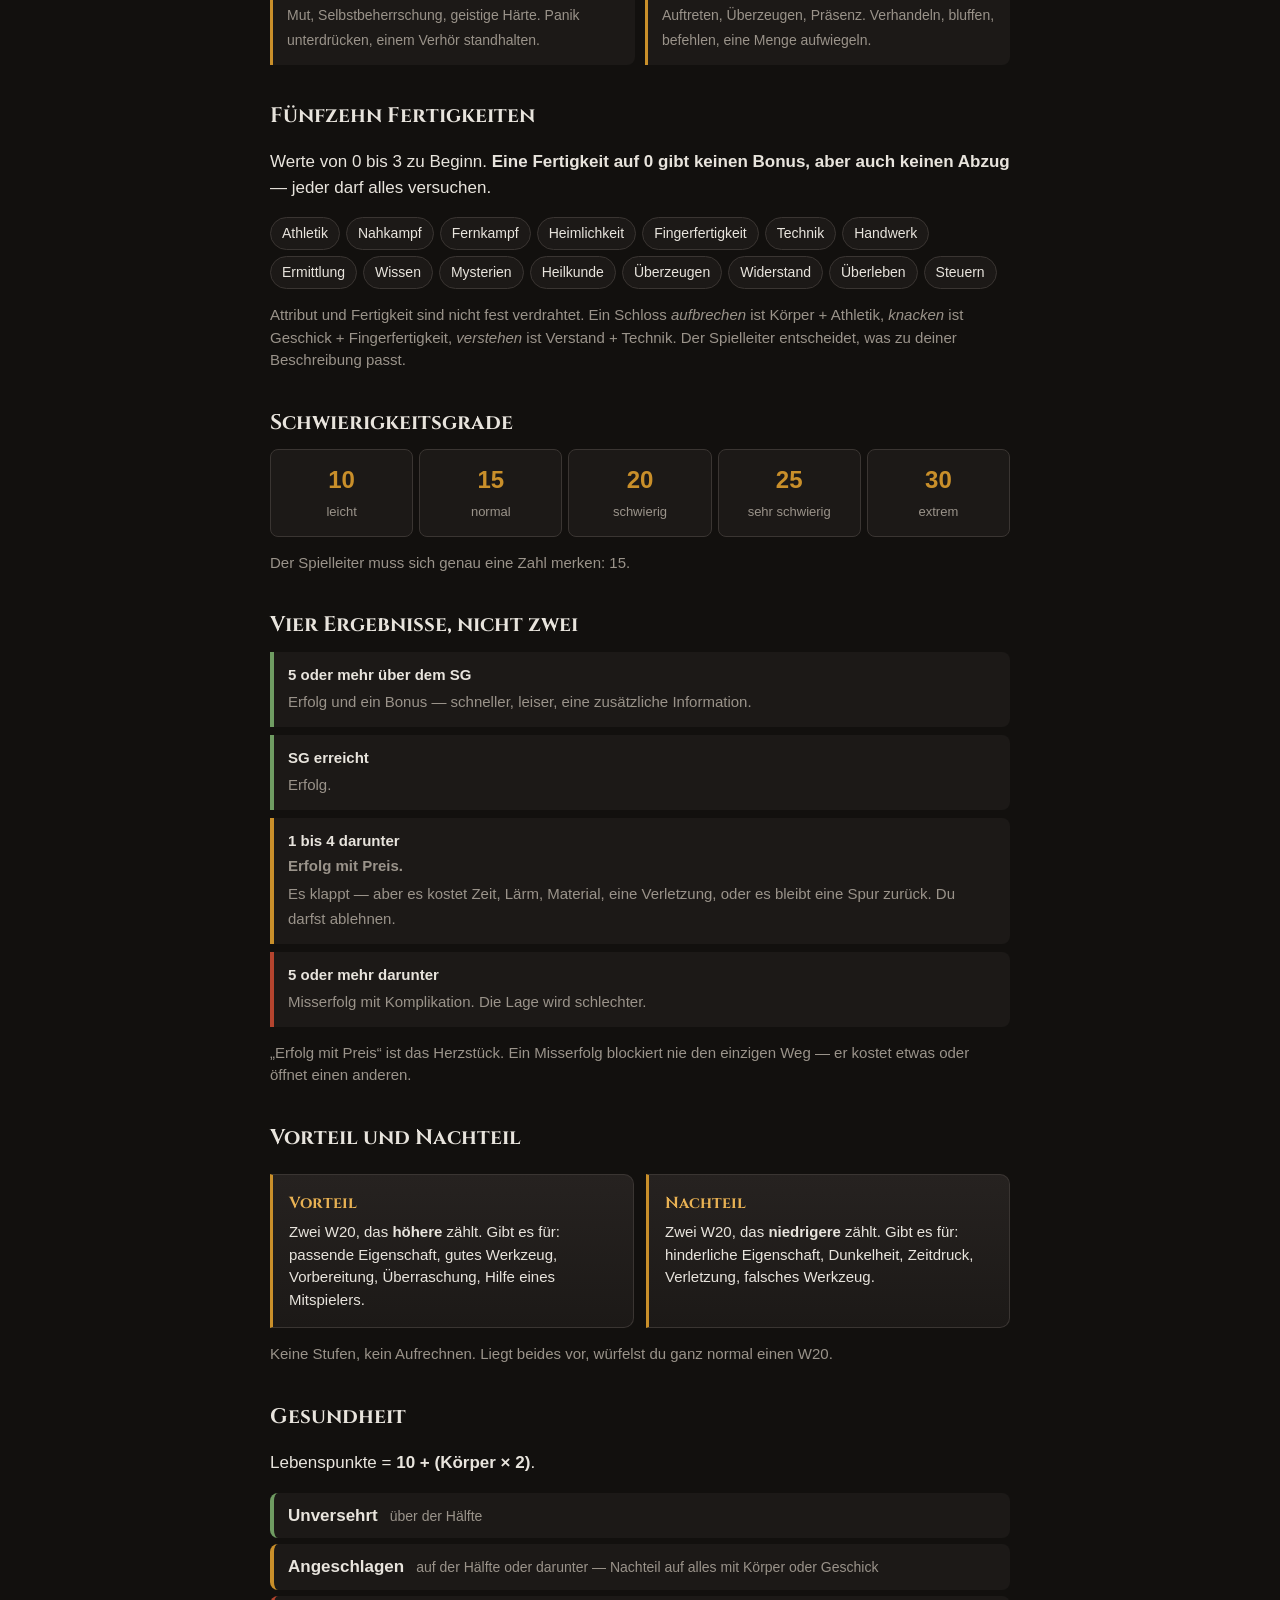
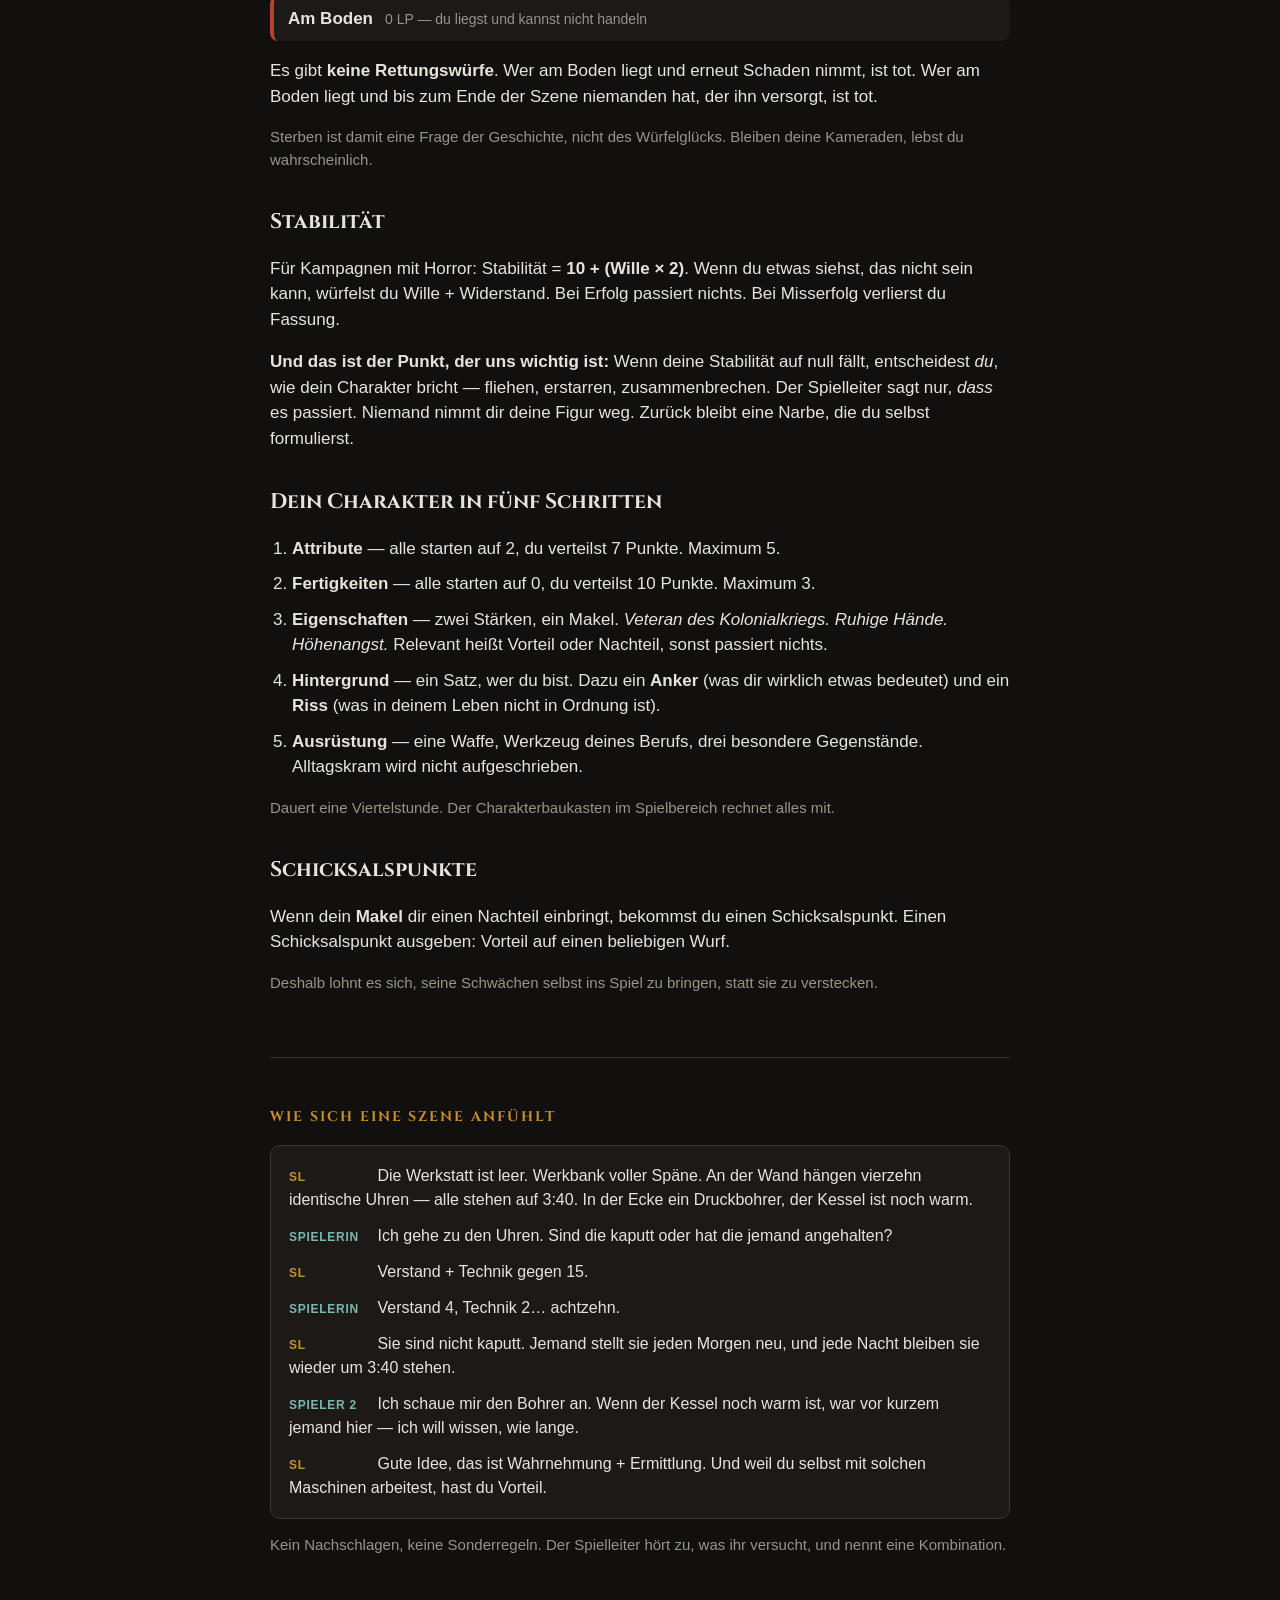
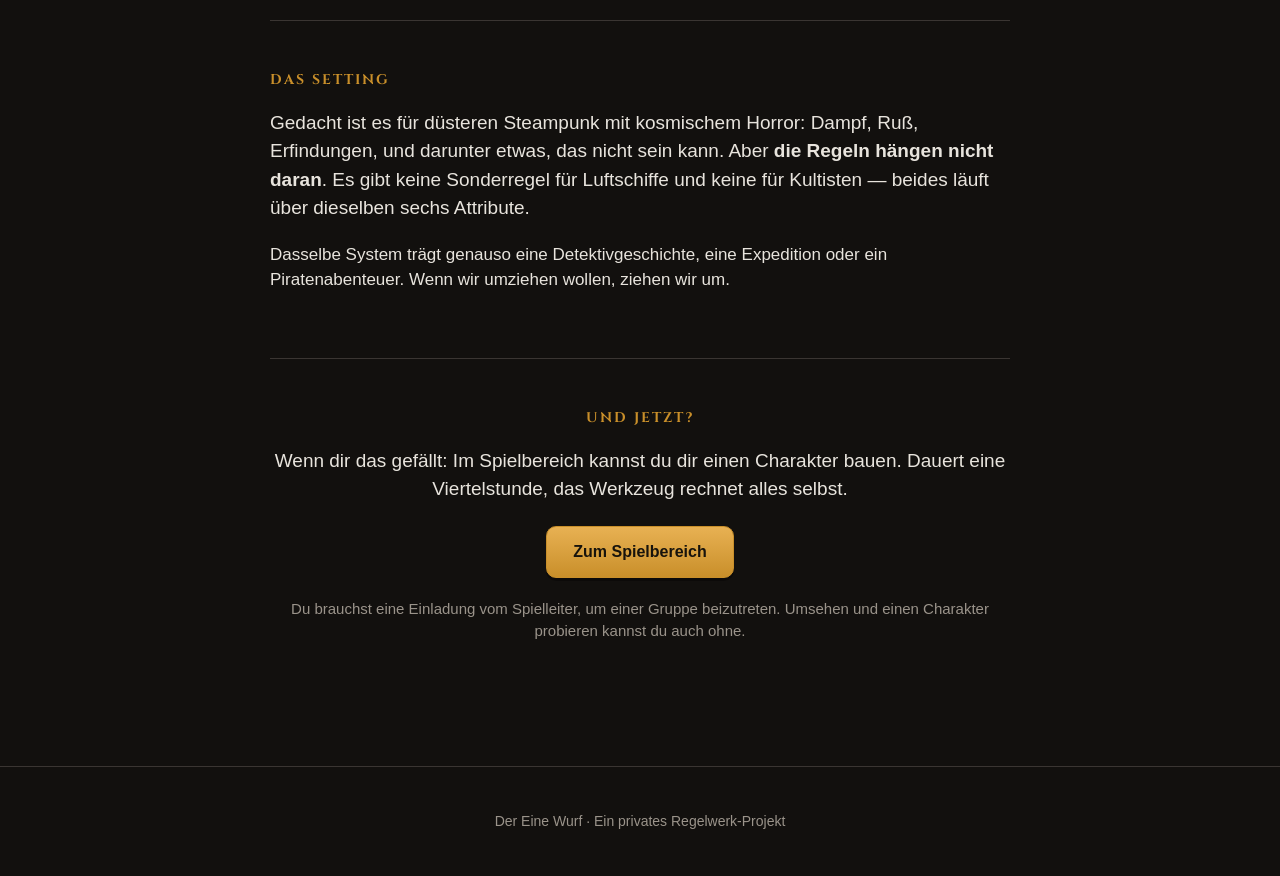
==== commit 155d7214: "Steampunk-Redesign: Charakterbogen, Spielleitung, optionales In-App-Würfeln - stil.css: durchgängige" ====
--- a/index.html
+++ b/index.html
@@ -6,6 +6,9 @@
 <title>Der Eine Wurf — ein Pen-&-Paper-Regelwerk</title>
 <meta name="description" content="Ein schlankes Pen-&-Paper-Regelwerk: ein Würfel, sechs Attribute, fünfzehn Fertigkeiten. Gebaut für freies Spiel und improvisierte Spielleitung.">
 <meta name="theme-color" content="#12100e">
+<link rel="preconnect" href="https://fonts.googleapis.com">
+<link rel="preconnect" href="https://fonts.gstatic.com" crossorigin>
+<link href="https://fonts.googleapis.com/css2?family=Cinzel:wght@600;700&family=Special+Elite&display=swap" rel="stylesheet">
 <link rel="stylesheet" href="stil.css">
 <link rel="icon" href="icon-192.png">
 </head>
--- a/stil.css
+++ b/stil.css
@@ -3,6 +3,9 @@
    Dunkel, kontraststark, große Tippflächen. Gebaut fürs iPad
    im Halbdunkel am Spieltisch, funktioniert aber auch am
    Rechner und auf dem Telefon.
+
+   Steampunk-Anmutung: Messing, Leder, genietete Platten.
+   Alles rein in CSS — keine Bilder, kein Build-Schritt.
    ============================================================ */
 
 :root {
@@ -20,13 +23,41 @@
   --messing-hell:  #e8b153;
   --rost:          #b4442e;
   --gruen:         #6f9c62;
-  --blau:          #5b8296;   /* für den geteilten Bereich */
+  /* Grünspan-Türkis statt kaltem Blau — passt zum Messing und
+     bleibt trotzdem klar vom Rest unterscheidbar (Zone „Gemeinsam“) */
+  --blau:          #4f8f88;
+  --blau-hell:     #7bb8ae;
+
+  /* Zusätzliche Farben für die Steampunk-Anmutung */
+  --kupfer:        #b5651d;
+  --kupfer-hell:   #d98a3d;
+  --eisen:         #4a443d;
+  --leder:         #191411;
+  --leder-hoch:    #221a15;
+  --pergament:     #e8dcc0;
 
   --radius:        10px;
   --tipp:          44px;      /* Mindesthöhe für Finger */
 
+  /* Schriften: Cinzel für Überschriften (geprägte Messingplatte),
+     Special Elite fürs Notizbuch (Schreibmaschine). Fällt beides
+     sauber auf System-Schriften zurück, falls die Google-Fonts
+     nicht laden — z. B. ganz ohne Netz beim ersten Start. */
+  --schrift-kopf: 'Cinzel', Georgia, 'Times New Roman', serif;
+  --schrift-notiz: 'Special Elite', 'Courier New', monospace;
+
   color-scheme: dark;
 }
+
+/* ------------------------------------------------------------
+   WICHTIG: Muss vor allen Layout-Regeln stehen.
+   Regeln wie ".anmelde-schirm { display: flex }" sind
+   spezifischer als das eingebaute [hidden] des Browsers und
+   würden es sonst überschreiben — die vermeintlich versteckten
+   Bildschirme blieben dann sichtbar und stapelten sich
+   untereinander.
+   ------------------------------------------------------------ */
+[hidden] { display: none !important; }
 
 * { box-sizing: border-box; }
 
@@ -40,7 +71,24 @@
   -webkit-text-size-adjust: 100%;
 }
 
+/* Ein Hauch Dampf im Hintergrund der ganzen App — sehr schwach,
+   damit Text darüber immer noch bequem lesbar bleibt. */
+body {
+  /* Kein "background-attachment: fixed" — das ist auf iOS Safari
+     (dem Zielgerät) ruckelig und kann beim Scrollen zu
+     Darstellungsfehlern führen. Der Verlauf scrollt einfach mit,
+     das fällt bei so schwacher Deckkraft nicht auf. */
+  background:
+    radial-gradient(ellipse 900px 500px at 15% -10%, rgba(201,143,42,0.05), transparent 60%),
+    radial-gradient(ellipse 700px 500px at 100% 10%, rgba(79,143,136,0.04), transparent 55%),
+    var(--bg);
+}
+
 a { color: var(--messing-hell); }
+
+h1, h2, .karte-kopf h2, .zone-knopf, .kopf-marke {
+  font-family: var(--schrift-kopf);
+}
 
 /* ============================================================
    ÖFFENTLICHE SEITE
@@ -66,7 +114,9 @@
   margin: 0 0 20px;
   font-size: clamp(38px, 9vw, 68px);
   line-height: 1.05;
-  letter-spacing: -0.02em;
+  letter-spacing: -0.01em;
+  font-weight: 700;
+  text-shadow: 0 2px 0 rgba(0,0,0,0.4);
 }
 
 .held-satz {
@@ -83,13 +133,14 @@
   min-height: 52px; padding: 0 26px;
   border: 1px solid var(--messing);
   border-radius: var(--radius);
-  background: var(--messing);
+  background: linear-gradient(180deg, var(--messing-hell), var(--messing));
   color: #17130c;
   font-size: 16px; font-weight: 700;
   text-decoration: none;
-}
-
-.knopf-hohl { background: transparent; color: var(--messing-hell); }
+  box-shadow: 0 3px 0 rgba(0,0,0,0.35);
+}
+
+.knopf-hohl { background: transparent; color: var(--messing-hell); box-shadow: none; }
 
 .seite { max-width: 780px; margin: 0 auto; padding: 0 20px 60px; }
 
@@ -106,6 +157,7 @@
   margin: 36px 0 10px;
   font-size: 21px;
   color: var(--text);
+  font-family: var(--schrift-kopf);
 }
 
 .gross { font-size: 19px; }
@@ -122,6 +174,7 @@
   font-size: clamp(17px, 4.2vw, 26px);
   font-weight: 700;
   letter-spacing: 0.01em;
+  font-family: var(--schrift-kopf);
 }
 .formel-fuss { margin: 0 0 8px; text-align: center; color: var(--text-leise); font-size: 14px; }
 
@@ -133,11 +186,11 @@
 
 .info-karte {
   padding: 16px;
-  border: 1px solid var(--linie);
-  border-radius: var(--radius);
-  background: var(--flaeche);
-}
-.info-karte h3 { margin: 0 0 6px; font-size: 16px; color: var(--messing-hell); }
+  border: 1px solid var(--linie); border-left: 3px solid var(--messing);
+  border-radius: 0 var(--radius) var(--radius) 0;
+  background: linear-gradient(180deg, var(--flaeche-hoch), var(--flaeche));
+}
+.info-karte h3 { margin: 0 0 6px; font-size: 16px; color: var(--messing-hell); font-family: var(--schrift-kopf); }
 .info-karte p  { margin: 0; font-size: 15px; }
 
 /* Attribute */
@@ -208,7 +261,7 @@
   font-size: 12px; font-weight: 700; letter-spacing: 0.06em; text-transform: uppercase;
 }
 .wer.sl { color: var(--messing); }
-.wer.sp { color: var(--blau); }
+.wer.sp { color: var(--blau-hell); }
 
 .block-abschluss { text-align: center; }
 .block-abschluss .held-knoepfe { margin-top: 22px; }
@@ -223,7 +276,11 @@
    SPIELBEREICH
    ============================================================ */
 
-.app { padding-bottom: calc(140px + env(safe-area-inset-bottom)); }
+/* Grosszügig bemessen für den seltenen Fall, dass Speicherleiste
+   UND aufgeklappte Würfelleiste gleichzeitig zu sehen sind —
+   in den meisten Fällen bleibt dadurch etwas Luft am Fuß der
+   Seite, was unkritisch ist. */
+.app { padding-bottom: calc(210px + env(safe-area-inset-bottom)); }
 
 /* --- Kopfzeile --- */
 .kopf {
@@ -247,10 +304,10 @@
   flex: 0 0 auto; min-height: var(--tipp); padding: 0 16px;
   border: 1px solid var(--linie); border-radius: var(--radius);
   background: var(--flaeche); color: var(--text-leise);
-  font-family: inherit; font-size: 15px; font-weight: 600; cursor: pointer;
-}
-.zone-knopf.aktiv { background: var(--messing); border-color: var(--messing); color: #17130c; }
-.zone-knopf.geteilt.aktiv { background: var(--blau); border-color: var(--blau); color: #0d1418; }
+  font-size: 15px; font-weight: 600; cursor: pointer;
+}
+.zone-knopf.aktiv { background: linear-gradient(180deg, var(--messing-hell), var(--messing)); border-color: var(--messing); color: #17130c; }
+.zone-knopf.geteilt.aktiv { background: linear-gradient(180deg, var(--blau-hell), var(--blau)); border-color: var(--blau); color: #0d1418; }
 
 /* --- Untertabs innerhalb einer Zone --- */
 .untertabs { display: flex; gap: 6px; flex-wrap: wrap; margin-bottom: 14px; }
@@ -260,28 +317,107 @@
   background: transparent; color: var(--text-leise);
   font-family: inherit; font-size: 14px; cursor: pointer;
 }
-.untertab.aktiv { border-color: var(--messing); color: var(--messing-hell); }
-
-.inhalt { max-width: 900px; margin: 0 auto; padding: 14px 10px 24px; }
+.untertab.aktiv { border-color: var(--messing); color: var(--messing-hell); background: rgba(201,143,42,0.1); }
+
+.inhalt { max-width: 980px; margin: 0 auto; padding: 14px 10px 24px; }
 .ansicht { display: none; }
 .ansicht.aktiv { display: block; }
 
-/* --- Karten --- */
+/* --- Karten — genietete Messingplatten ---
+   Vier kleine „Nieten" in den Ecken plus ein doppelter Rahmen
+   erzeugen den Eindruck einer angeschraubten Platte, ganz ohne
+   Bilder: vier radiale Farbverläufe plus ein Verlauf für die
+   Fläche selbst, übereinandergelegt. */
 .karte {
-  background: var(--flaeche); border: 1px solid var(--linie);
-  border-radius: var(--radius); padding: 14px; margin-bottom: 12px;
+  position: relative;
+  background:
+    radial-gradient(circle 2.6px at 11px 11px, var(--messing-hell) 97%, transparent 100%),
+    radial-gradient(circle 2.6px at calc(100% - 11px) 11px, var(--messing-hell) 97%, transparent 100%),
+    radial-gradient(circle 2.6px at 11px calc(100% - 11px), var(--messing-hell) 97%, transparent 100%),
+    radial-gradient(circle 2.6px at calc(100% - 11px) calc(100% - 11px), var(--messing-hell) 97%, transparent 100%),
+    linear-gradient(180deg, var(--flaeche-hoch), var(--flaeche));
+  border: 1px solid var(--linie);
+  outline: 1px solid rgba(201,143,42,0.14);
+  outline-offset: -6px;
+  border-radius: var(--radius);
+  padding: 16px; margin-bottom: 14px;
+  box-shadow: 0 3px 10px rgba(0,0,0,0.35), inset 0 1px 0 rgba(255,255,255,0.03);
 }
 .karte-kopf {
   display: flex; align-items: baseline; justify-content: space-between;
   gap: 10px; flex-wrap: wrap; margin-bottom: 12px;
+  padding-bottom: 8px; border-bottom: 1px solid var(--linie);
 }
 .karte-kopf h2 {
-  margin: 0; font-size: 14px; letter-spacing: 0.06em;
+  margin: 0; font-size: 15px; letter-spacing: 0.07em;
   text-transform: uppercase; color: var(--messing);
-}
-.karte-geteilt { border-color: rgba(91,130,150,0.5); }
-.karte-geteilt .karte-kopf h2 { color: var(--blau); }
-.hinweis { font-size: 13px; color: var(--text-leise); flex: 1 1 100%; }
+  text-shadow: 0 1px 0 rgba(0,0,0,0.5);
+}
+.karte-geteilt { border-color: rgba(79,143,136,0.5); }
+.karte-geteilt .karte-kopf h2 { color: var(--blau-hell); }
+
+/* --- Hinweis im Kartenkopf: eigenes kleines Schild statt
+   loser Fließtext direkt unter der Überschrift --- */
+.hinweis {
+  flex: 1 1 100%; margin-top: 2px;
+  padding: 8px 10px;
+  border-left: 3px solid var(--messing);
+  background: rgba(0,0,0,0.18);
+  border-radius: 0 6px 6px 0;
+  font-size: 13px; color: var(--text-leise);
+}
+
+/* --- Hinweis-Schild: ein umrahmter Kasten für erklärenden Text
+   MITTEN in einer Karte — ersetzt den bisherigen Fließtext
+   (<p class="leise">) an Stellen, die eine Regel erklären. --- */
+.hinweis-schild {
+  display: flex; gap: 9px; align-items: flex-start;
+  margin: 10px 0; padding: 10px 12px;
+  border: 1px dashed var(--kupfer);
+  border-radius: 8px;
+  background: rgba(181,101,29,0.08);
+  font-size: 13px; line-height: 1.45; color: var(--text-leise);
+}
+.hinweis-schild::before {
+  content: "⚙"; flex: 0 0 auto; font-size: 15px; line-height: 1.3;
+  color: var(--kupfer-hell);
+}
+.hinweis-schild b, .hinweis-schild strong { color: var(--text); }
+
+/* --- Warnschild: für Zustandsmeldungen (angeschlagen,
+   erschüttert, gebrochen) — fällt bewusst mehr auf als der
+   ruhige Hinweis-Kasten. --- */
+.warnschild {
+  margin: 10px 0; padding: 10px 12px;
+  border: 1px solid var(--messing-hell); border-left: 4px solid var(--messing-hell);
+  border-radius: 0 8px 8px 0;
+  background: rgba(232,177,83,0.09);
+  font-size: 14px; line-height: 1.4;
+}
+.warnschild.kritisch {
+  border-color: var(--rost); border-left-color: var(--rost);
+  background: rgba(180,68,46,0.14);
+}
+
+/* --- Responsives Kartenraster ---
+   Gruppiert mehrere Karten so, dass sie auf Tablet/Desktop
+   nebeneinander sitzen, auf dem Telefon aber sauber stapeln.
+   .karte-breit lässt eine einzelne Karte die volle Breite
+   beanspruchen, auch innerhalb des Rasters. */
+.bogen-gitter {
+  display: grid; gap: 14px; grid-template-columns: 1fr;
+  align-items: start;
+}
+.bogen-gitter .karte,
+.bogen-gitter .eintrag { margin-bottom: 0; }
+.karte-breit { grid-column: 1 / -1; }
+
+@media (min-width: 700px) {
+  .bogen-gitter { grid-template-columns: 1fr 1fr; }
+}
+@media (min-width: 1100px) {
+  .bogen-gitter.gitter-drei { grid-template-columns: 1fr 1fr 1fr; }
+}
 
 /* --- Felder --- */
 .feld { display: block; margin-bottom: 12px; }
@@ -302,6 +438,29 @@
 .zeile-eingabe { display: flex; gap: 8px; margin-bottom: 10px; flex-wrap: wrap; }
 .zeile-eingabe input, .zeile-eingabe select { flex: 1; min-width: 140px; }
 
+/* --- Notizbuch: liniertes Blatt in Leder-Optik.
+   Reine CSS-Musterung — ein sich wiederholender Verlauf simuliert
+   die Linien, die Zeilenhöhe ist auf den Abstand abgestimmt. --- */
+.notizbuch-feld {
+  width: 100%; min-height: 200px; padding: 14px 16px 14px 44px;
+  border: 1px solid var(--linie); border-radius: 8px;
+  background:
+    repeating-linear-gradient(var(--leder) 0 31px, rgba(232,220,192,0.08) 31px 32px),
+    linear-gradient(180deg, var(--leder-hoch), var(--leder));
+  color: var(--pergament);
+  font-family: var(--schrift-notiz); font-size: 15px; line-height: 32px;
+  resize: vertical;
+  position: relative;
+  box-shadow: inset 0 0 0 1px rgba(0,0,0,0.3);
+}
+.notizbuch-feld:focus { outline: 2px solid var(--kupfer); outline-offset: -2px; }
+.notizbuch-umriss { position: relative; }
+.notizbuch-umriss::before {
+  /* der rote Merkfaden am linken Rand, wie in einem alten Kladdenheft */
+  content: ""; position: absolute; left: 32px; top: 8px; bottom: 8px; width: 1px;
+  background: rgba(180,68,46,0.45); z-index: 1; pointer-events: none;
+}
+
 /* --- Knöpfe --- */
 .knopf, .knopf-klein {
   border: 1px solid var(--linie); border-radius: 8px;
@@ -311,7 +470,8 @@
 .knopf { min-height: var(--tipp); padding: 0 18px; font-size: 15px; }
 .knopf-klein { min-height: 34px; padding: 0 12px; font-size: 13px; }
 .knopf:active, .knopf-klein:active { background: var(--messing); color: #17130c; }
-.knopf-haupt { background: var(--messing); border-color: var(--messing); color: #17130c; }
+.knopf-haupt { background: linear-gradient(180deg, var(--messing-hell), var(--messing)); border-color: var(--messing); color: #17130c; box-shadow: 0 2px 0 rgba(0,0,0,0.3); }
+.knopf-haupt:active { background: var(--messing); box-shadow: none; transform: translateY(2px); }
 .knopf-gefahr { border-color: var(--rost); color: #e59b8a; }
 .knopf:disabled, .knopf-klein:disabled { opacity: 0.4; cursor: not-allowed; }
 
@@ -351,11 +511,12 @@
 .punkte-anzeige.zuviel .zahl { color: var(--rost); }
 
 .stufen-zeile {
-  display: flex; align-items: center; gap: 8px;
-  padding: 7px 0; border-top: 1px solid var(--linie);
-}
+  display: flex; align-items: center; gap: 8px; flex-wrap: wrap;
+  padding: 7px 4px; border-top: 1px solid var(--linie);
+}
+.stufen-zeile:nth-of-type(even) { background: rgba(255,255,255,0.015); }
 .stufen-zeile:first-of-type { border-top: none; }
-.stufen-zeile .bez { flex: 1; font-size: 15px; }
+.stufen-zeile .bez { flex: 1 1 auto; font-size: 15px; min-width: 110px; }
 .stufen-zeile .stand {
   min-width: 32px; text-align: center;
   font-size: 19px; font-weight: 700; font-variant-numeric: tabular-nums;
@@ -368,10 +529,18 @@
 }
 .stufen-zeile button:disabled { opacity: 0.25; }
 .stufen-zeile .kosten { font-size: 12px; color: var(--messing); min-width: 44px; text-align: right; }
+.stufen-zeile .attribut-wahl { width: auto; min-width: 128px; flex: 0 1 140px; min-height: 38px; padding: 4px 6px; font-size: 14px; }
+.stufen-zeile .bonus-anzeige {
+  min-width: 48px; text-align: center; padding: 4px 8px;
+  border: 1px solid var(--linie); border-radius: 20px;
+  font-size: 14px; font-weight: 700; font-variant-numeric: tabular-nums;
+  color: var(--messing-hell); background: rgba(201,143,42,0.08);
+}
+.stufen-zeile .knopf-wuerfeln-zeile { min-height: 34px; }
 
 /* --- Zähler (LP, Stabilität, Schicksal) --- */
-.zaehler { display: flex; align-items: center; gap: 8px; margin-bottom: 8px; flex-wrap: wrap; }
-.zaehler > .titel { flex: 0 0 88px; font-size: 13px; color: var(--text-leise); }
+.zaehler { display: flex; align-items: center; gap: 10px; margin-bottom: 10px; flex-wrap: wrap; }
+.zaehler > .titel { flex: 0 0 96px; font-size: 13px; color: var(--text-leise); }
 .zaehler button {
   width: 44px; height: 44px;
   border: 1px solid var(--linie); border-radius: 8px;
@@ -384,12 +553,37 @@
 .zustand.warnung { color: var(--messing-hell); }
 .zustand.gefahr  { color: var(--rost); }
 
+/* --- Messgerät: ein rundes Druckmessgerät statt trockener Zahl.
+   Der Füllstand kommt über einen Kegelverlauf (conic-gradient),
+   dessen Anteil per Inline-Style „--pct" gesetzt wird. --- */
+.messgeraet {
+  --farbe: var(--messing);
+  flex: 0 0 auto; width: 62px; height: 62px; border-radius: 50%;
+  padding: 5px;
+  background: conic-gradient(var(--farbe) var(--pct, 50%), var(--eisen) 0);
+  box-shadow: 0 0 0 2px var(--linie), 0 3px 8px rgba(0,0,0,0.45);
+}
+.messgeraet .zeiger-zahl {
+  width: 100%; height: 100%; border-radius: 50%;
+  background: radial-gradient(circle at 35% 30%, var(--flaeche-hoch), var(--bg) 75%);
+  display: grid; place-items: center; text-align: center;
+  font-size: 15px; font-weight: 700; font-variant-numeric: tabular-nums; line-height: 1.15;
+}
+.messgeraet .zeiger-zahl small { display: block; font-size: 10px; font-weight: 500; color: var(--text-leise); }
+.messgeraet.ok      { --farbe: var(--gruen); }
+.messgeraet.warnung { --farbe: var(--messing-hell); }
+.messgeraet.gefahr  { --farbe: var(--rost); }
+
 /* --- Werte-Gitter (Übersicht) --- */
 .werte-gitter { display: grid; grid-template-columns: repeat(auto-fill, minmax(96px, 1fr)); gap: 8px; margin-bottom: 12px; }
 .wert-kachel {
-  padding: 8px; text-align: center;
-  border: 1px solid var(--linie); border-radius: 8px; background: var(--bg);
-}
+  padding: 9px 8px; text-align: center;
+  border: 1px solid var(--linie); border-top: 2px solid var(--messing);
+  border-radius: 8px; background: var(--bg);
+  font-family: inherit; color: var(--text);
+}
+button.wert-kachel { cursor: pointer; }
+button.wert-kachel:active { background: rgba(201,143,42,0.18); border-top-color: var(--messing-hell); }
 .wert-kachel span { display: block; font-size: 11px; text-transform: uppercase; letter-spacing: 0.04em; color: var(--text-leise); }
 .wert-kachel b { font-size: 20px; font-variant-numeric: tabular-nums; }
 
@@ -406,10 +600,11 @@
 /* --- Einträge (Journal, Indizien, Welt) --- */
 .eintrag {
   padding: 12px; margin-bottom: 10px;
-  border: 1px solid var(--linie); border-radius: 8px; background: var(--flaeche-hoch);
+  border: 1px solid var(--linie); border-left: 3px solid var(--eisen);
+  border-radius: 0 8px 8px 0; background: var(--flaeche-hoch);
 }
 .eintrag-kopf { display: flex; align-items: baseline; gap: 8px; flex-wrap: wrap; margin-bottom: 6px; }
-.eintrag-kopf h4 { margin: 0; font-size: 16px; flex: 1; }
+.eintrag-kopf h4 { margin: 0; font-size: 16px; flex: 1; font-family: var(--schrift-kopf); }
 .eintrag p { margin: 0; font-size: 15px; white-space: pre-line; }
 .eintrag-fuss { margin-top: 8px; display: flex; gap: 8px; align-items: center; flex-wrap: wrap; }
 
@@ -418,7 +613,7 @@
   font-size: 11px; font-weight: 700; text-transform: uppercase; letter-spacing: 0.05em;
   border: 1px solid var(--linie); color: var(--text-leise);
 }
-.marke.journal { border-color: var(--blau); color: var(--blau); }
+.marke.journal { border-color: var(--blau-hell); color: var(--blau-hell); }
 .marke.indiz   { border-color: var(--messing); color: var(--messing); }
 .marke.ort     { border-color: var(--gruen); color: var(--gruen); }
 .marke.nsc     { border-color: var(--text-leise); }
@@ -427,7 +622,7 @@
 /* --- Regeln --- */
 .regel { padding: 10px 0; border-top: 1px solid var(--linie); }
 .regel:first-child { border-top: none; }
-.regel h4 { margin: 0 0 4px; font-size: 15px; color: var(--messing-hell); }
+.regel h4 { margin: 0 0 4px; font-size: 15px; color: var(--messing-hell); font-family: var(--schrift-kopf); }
 .regel p { margin: 0; font-size: 15px; white-space: pre-line; }
 
 /* --- Tabellen --- */
@@ -442,12 +637,58 @@
 .ergebnis-zeile .label { display: block; font-size: 12px; color: var(--text-leise); }
 .ergebnis-zeile .wert { font-size: 17px; }
 
-/* --- Würfelleiste --- */
+/* --- Bodenleisten ---
+   Speicherleiste und Würfelleiste stapeln sich hier in einem
+   GEMEINSAMEN fixen Container. So braucht es kein Verrechnen von
+   Pixelabständen zwischen beiden — welche Zeile gerade wie hoch
+   ist (Würfelleiste ein- oder aufgeklappt, Speicherleiste
+   sichtbar oder nicht), regelt ganz normaler Dokumentfluss. */
+.bodenleisten { position: fixed; left: 0; right: 0; bottom: 0; z-index: 30; }
+
+/* --- Speicherleiste ---
+   Fällt bewusst auf: Offene Änderungen sollen nicht übersehen
+   werden. */
+.speicherleiste {
+  display: flex; align-items: center; justify-content: space-between;
+  gap: 12px; flex-wrap: wrap;
+  margin: 0 10px 10px;
+  padding: 10px 12px;
+  border: 1px solid var(--rost);
+  border-radius: var(--radius);
+  background: #2a1a15;
+  box-shadow: 0 6px 20px rgba(0,0,0,0.5);
+}
+.speicherleiste #speicher-text { font-size: 14px; font-weight: 600; color: #e59b8a; }
+.speicherleiste .knopf { min-height: 40px; }
+
+/* Wenn gespeichert wurde, kurz grün bestätigen */
+.speicherleiste.fertig { border-color: var(--gruen); background: #16210f; }
+.speicherleiste.fertig #speicher-text { color: var(--gruen); }
+
+/* Der Speichern-Knopf, der oben in jeder Ansicht steht */
+.speichern-oben {
+  display: flex; align-items: center; gap: 10px; flex-wrap: wrap;
+  margin-bottom: 12px;
+}
+.speichern-oben .stand-text { font-size: 13px; color: var(--text-leise); }
+.speichern-oben .offen { color: var(--messing-hell); font-weight: 600; }
+
+/* --- Würfelleiste ---
+   Standardmäßig eingeklappt: nur die Kopfzeile mit dem Schalter
+   ist zu sehen. Wer wirklich in der App würfeln will, klappt sie
+   per Schalter auf — die meisten Runden würfeln mit echten
+   Würfeln am Tisch und brauchen hier nur die Boni. */
 .wuerfelleiste {
-  position: fixed; left: 0; right: 0; bottom: 0; z-index: 30;
-  padding: 10px 10px calc(10px + env(safe-area-inset-bottom));
+  padding: 0 10px calc(0px + env(safe-area-inset-bottom));
   background: var(--flaeche); border-top: 1px solid var(--linie);
 }
+.wuerfel-kopf {
+  display: flex; align-items: center; gap: 10px;
+  max-width: 900px; margin: 0 auto; padding: 9px 0;
+}
+.wuerfel-marke { font-size: 13px; font-weight: 700; color: var(--messing); letter-spacing: 0.04em; }
+.wuerfel-kopf .schalter-text { font-size: 12px; color: var(--text-leise); flex: 1; }
+.wuerfel-koerper { padding-bottom: 10px; }
 .wuerfel-zeile { display: flex; align-items: flex-end; gap: 8px; max-width: 900px; margin: 0 auto; }
 .segment { display: flex; border: 1px solid var(--linie); border-radius: 8px; overflow: hidden; }
 .segment button {
@@ -466,7 +707,7 @@
 }
 .knopf-wuerfeln {
   flex: 1; min-height: var(--tipp); border: none; border-radius: 8px;
-  background: var(--messing); color: #17130c;
+  background: linear-gradient(180deg, var(--messing-hell), var(--messing)); color: #17130c;
   font-family: inherit; font-size: 17px; font-weight: 700; cursor: pointer;
 }
 .wuerfel-ergebnis { display: flex; align-items: baseline; gap: 10px; margin: 8px auto 0; max-width: 900px; min-height: 24px; }
@@ -476,6 +717,27 @@
 .wuerfel-text.preis { color: var(--messing-hell); }
 .wuerfel-text.misserfolg { color: var(--rost); }
 
+/* --- Schalter (Kippschalter/Hebel) ---
+   Für „Würfeln in der App" und ähnliche Ein/Aus-Einstellungen. */
+.schalter { position: relative; flex: 0 0 auto; width: 48px; height: 28px; display: inline-block; }
+.schalter input {
+  position: absolute; inset: 0; margin: 0; opacity: 0; cursor: pointer; width: 100%; height: 100%;
+}
+.schalter .lauf {
+  position: absolute; inset: 0;
+  background: var(--bg); border: 1px solid var(--linie); border-radius: 16px;
+  transition: background-color 0.15s, border-color 0.15s;
+}
+.schalter .griff {
+  position: absolute; top: 2px; left: 2px; width: 22px; height: 22px;
+  border-radius: 50%; background: var(--eisen);
+  box-shadow: 0 1px 3px rgba(0,0,0,0.6);
+  transition: transform 0.15s, background-color 0.15s;
+}
+.schalter input:checked ~ .lauf { background: var(--messing); border-color: var(--messing); }
+.schalter input:checked ~ .lauf .griff { transform: translateX(20px); background: #fff6e6; }
+.schalter input:focus-visible ~ .lauf { outline: 2px solid var(--messing-hell); outline-offset: 2px; }
+
 /* --- Anmeldung --- */
 .anmelde-schirm {
   min-height: 100vh; display: flex; align-items: center; justify-content: center;
@@ -483,7 +745,14 @@
 }
 .anmelde-karte {
   width: 100%; max-width: 400px; padding: 24px;
-  border: 1px solid var(--linie); border-radius: var(--radius); background: var(--flaeche);
+  border: 1px solid var(--linie); border-radius: var(--radius);
+  background:
+    radial-gradient(circle 2.6px at 11px 11px, var(--messing-hell) 97%, transparent 100%),
+    radial-gradient(circle 2.6px at calc(100% - 11px) 11px, var(--messing-hell) 97%, transparent 100%),
+    radial-gradient(circle 2.6px at 11px calc(100% - 11px), var(--messing-hell) 97%, transparent 100%),
+    radial-gradient(circle 2.6px at calc(100% - 11px) calc(100% - 11px), var(--messing-hell) 97%, transparent 100%),
+    linear-gradient(180deg, var(--flaeche-hoch), var(--flaeche));
+  box-shadow: 0 8px 30px rgba(0,0,0,0.4);
 }
 .anmelde-karte h1 { margin: 0 0 6px; font-size: 26px; }
 .anmelde-karte .leise { margin-bottom: 20px; }
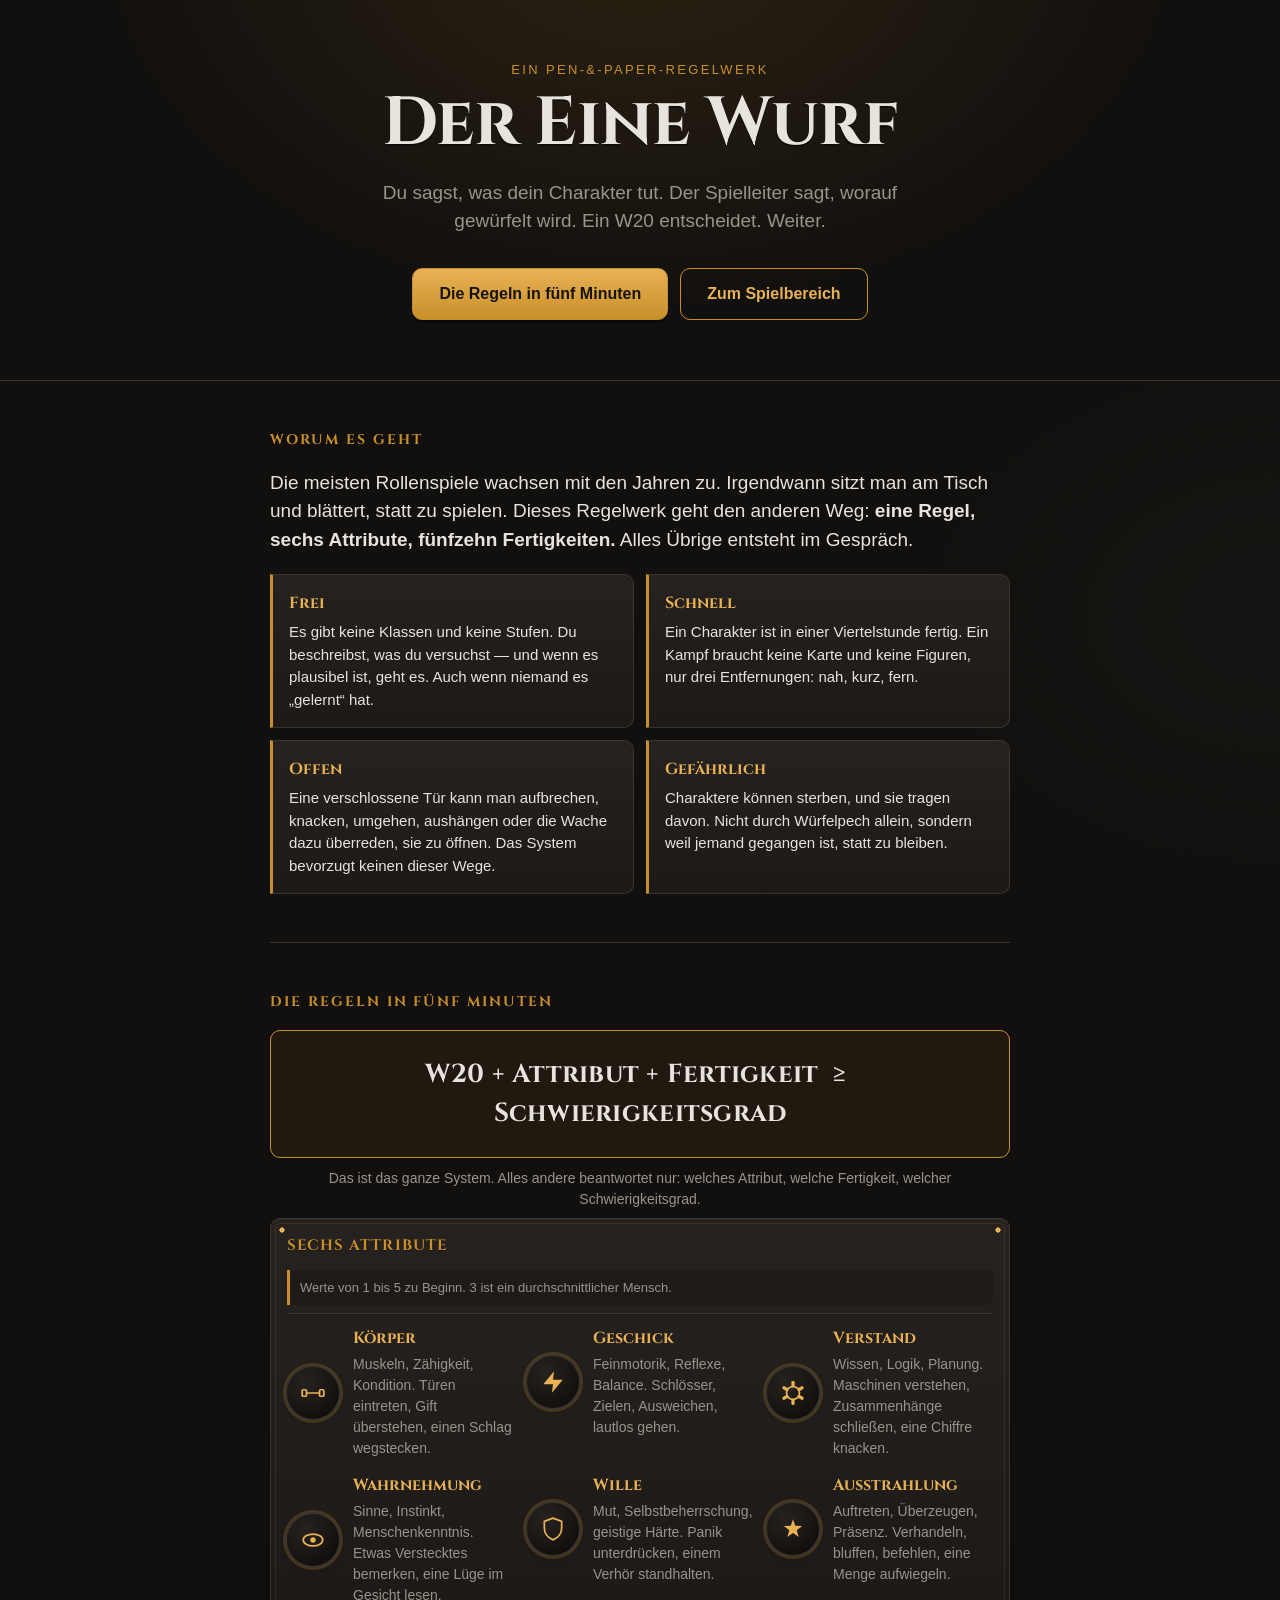
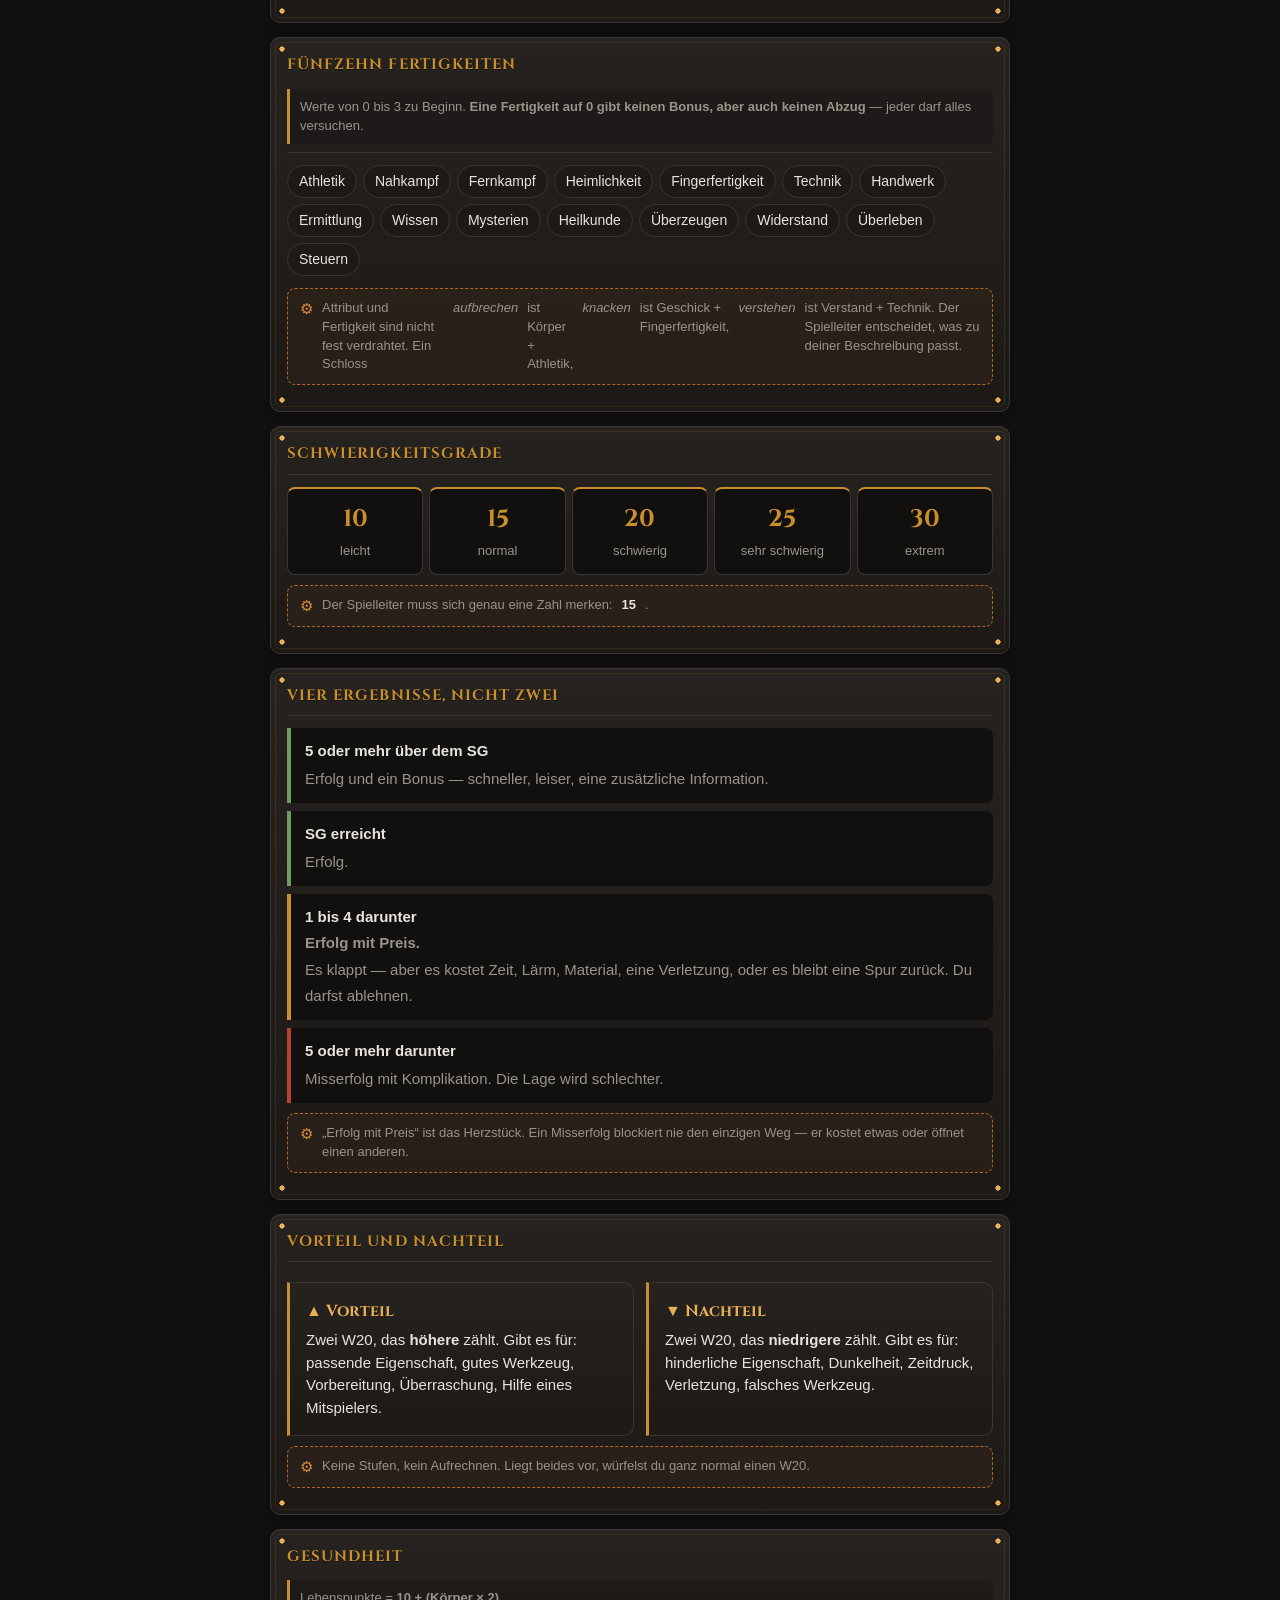
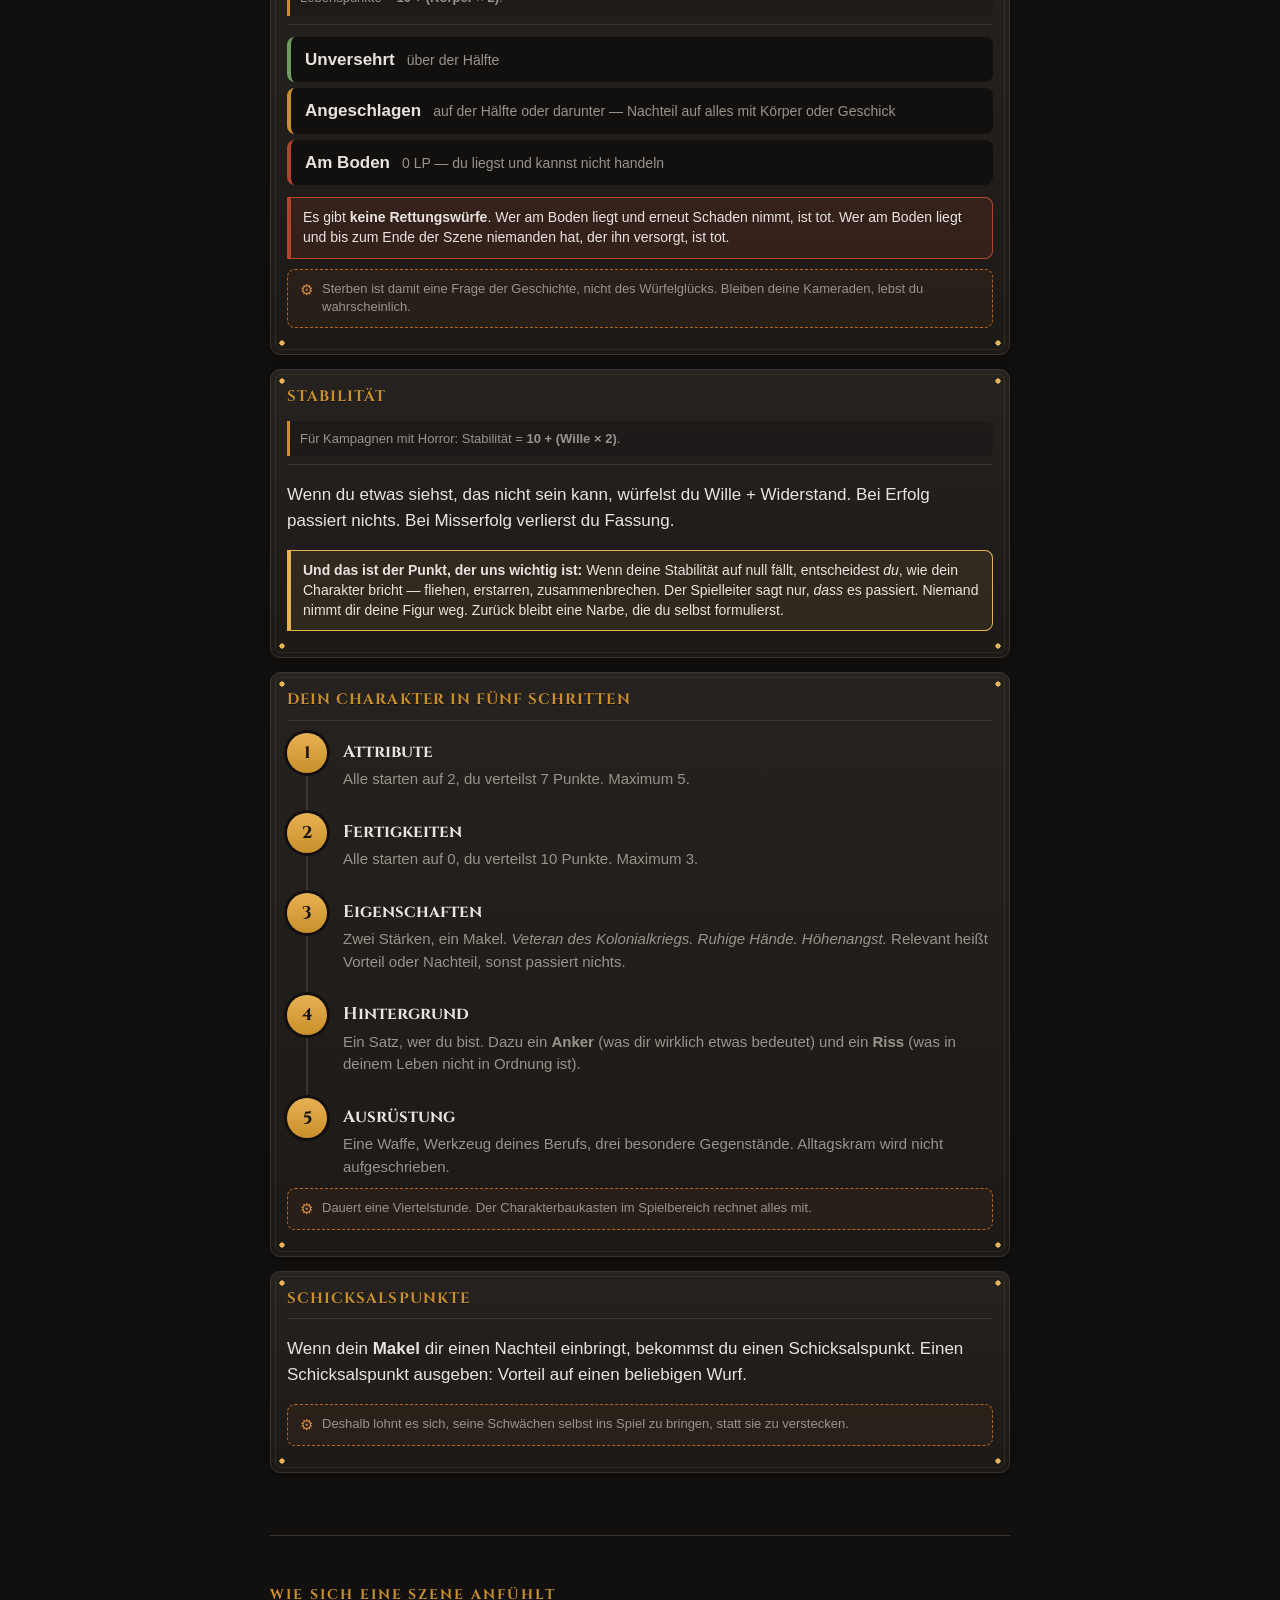
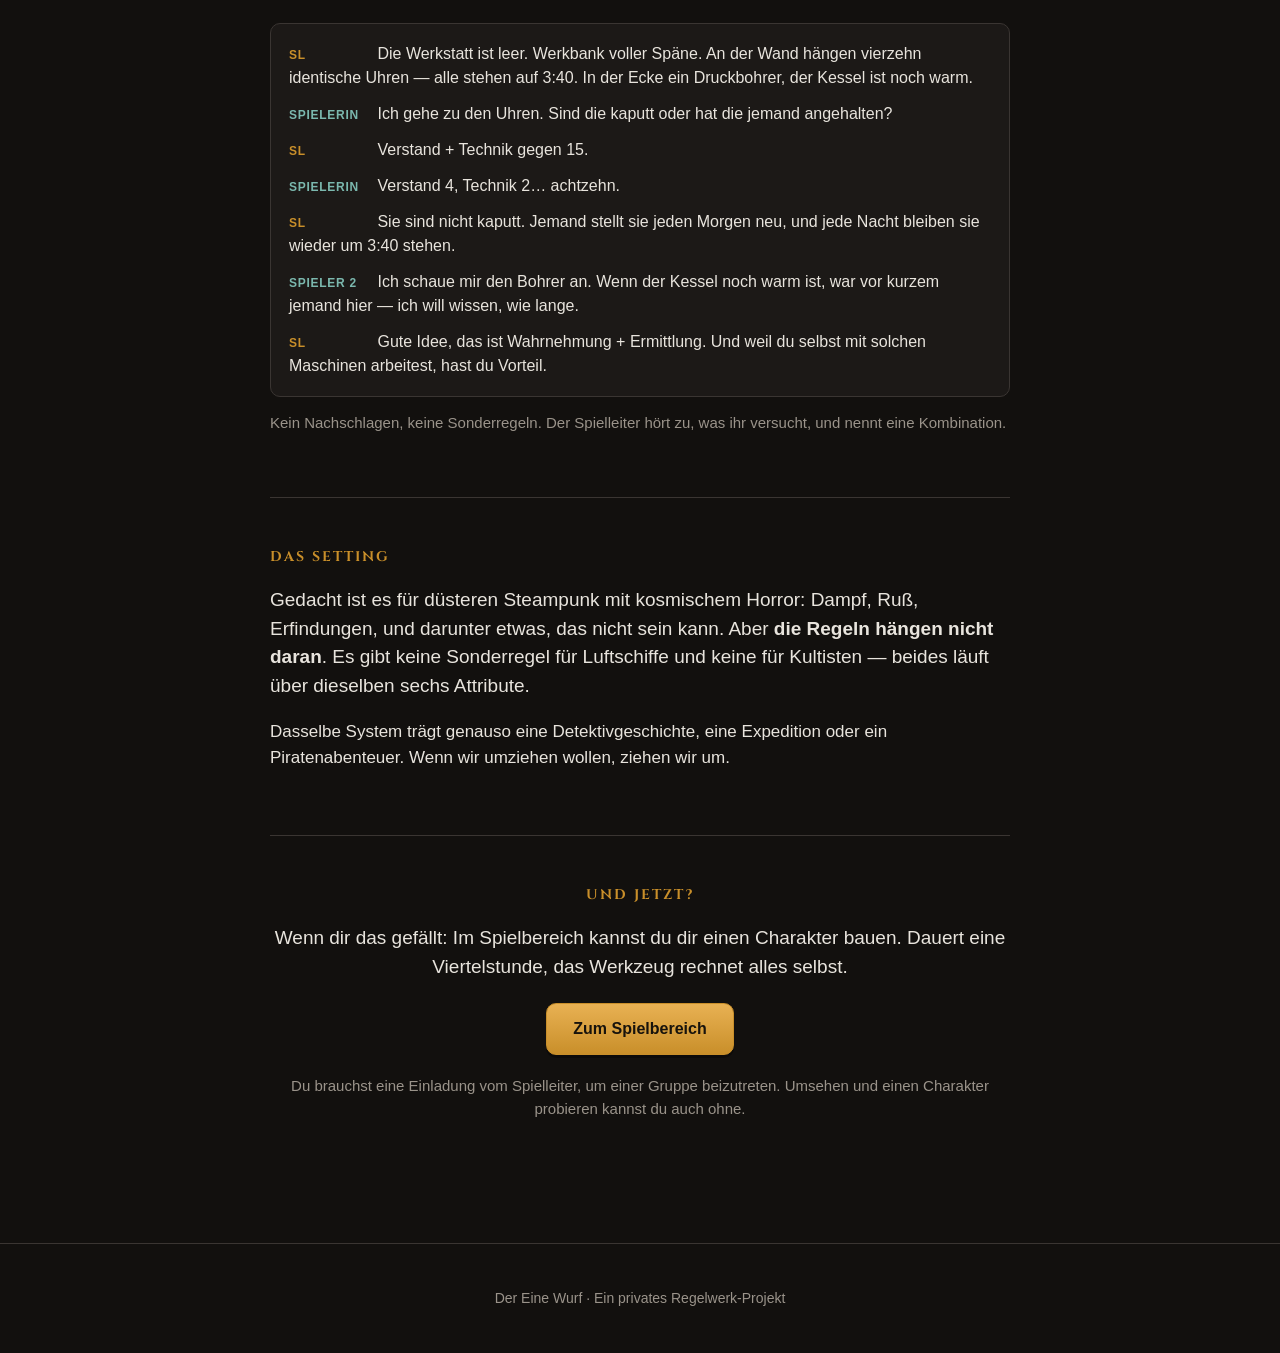
==== commit 59d86c91: "Regeln-Seite grafisch aufgewertet, Fertigkeiten im Bogen vereinfacht - index.html: Regel-Abschnitt l" ====
--- a/index.html
+++ b/index.html
@@ -81,91 +81,155 @@
   <p class="formel-fuss">Das ist das ganze System. Alles andere beantwortet nur: welches Attribut, welche Fertigkeit, welcher Schwierigkeitsgrad.</p>
 
   <!-- --- Attribute --- -->
-  <h3 class="unter">Sechs Attribute</h3>
-  <p>Werte von 1 bis 5 zu Beginn. 3 ist ein durchschnittlicher Mensch.</p>
-  <div class="attribut-gitter">
-    <div><b>Körper</b><span>Muskeln, Zähigkeit, Kondition. Türen eintreten, Gift überstehen, einen Schlag wegstecken.</span></div>
-    <div><b>Geschick</b><span>Feinmotorik, Reflexe, Balance. Schlösser, Zielen, Ausweichen, lautlos gehen.</span></div>
-    <div><b>Verstand</b><span>Wissen, Logik, Planung. Maschinen verstehen, Zusammenhänge schließen, eine Chiffre knacken.</span></div>
-    <div><b>Wahrnehmung</b><span>Sinne, Instinkt, Menschenkenntnis. Etwas Verstecktes bemerken, eine Lüge im Gesicht lesen.</span></div>
-    <div><b>Wille</b><span>Mut, Selbstbeherrschung, geistige Härte. Panik unterdrücken, einem Verhör standhalten.</span></div>
-    <div><b>Ausstrahlung</b><span>Auftreten, Überzeugen, Präsenz. Verhandeln, bluffen, befehlen, eine Menge aufwiegeln.</span></div>
+  <div class="karte">
+    <div class="karte-kopf">
+      <h2>Sechs Attribute</h2>
+      <span class="hinweis">Werte von 1 bis 5 zu Beginn. 3 ist ein durchschnittlicher Mensch.</span>
+    </div>
+    <div class="bogen-gitter gitter-drei">
+      <div class="attribut-schild">
+        <div class="wappen"><svg viewBox="0 0 24 24" fill="none" stroke="currentColor" stroke-width="1.6" stroke-linecap="round" stroke-linejoin="round">
+          <rect x="2" y="9" width="4" height="6" rx="1"/><rect x="18" y="9" width="4" height="6" rx="1"/><line x1="6" y1="12" x2="18" y2="12"/>
+        </svg></div>
+        <div class="attribut-schild-text"><h3>Körper</h3><p>Muskeln, Zähigkeit, Kondition. Türen eintreten, Gift überstehen, einen Schlag wegstecken.</p></div>
+      </div>
+      <div class="attribut-schild">
+        <div class="wappen"><svg viewBox="0 0 24 24"><path fill="currentColor" d="M13 2L3 14h9l-1 8 10-12h-9l1-8z"/></svg></div>
+        <div class="attribut-schild-text"><h3>Geschick</h3><p>Feinmotorik, Reflexe, Balance. Schlösser, Zielen, Ausweichen, lautlos gehen.</p></div>
+      </div>
+      <div class="attribut-schild">
+        <div class="wappen"><svg viewBox="0 0 24 24" fill="none" stroke="currentColor" stroke-width="1.6">
+          <circle cx="12" cy="12" r="6"/>
+          <rect x="10.5" y="1" width="3" height="6" rx="1" fill="currentColor" stroke="none"/>
+          <rect x="10.5" y="1" width="3" height="6" rx="1" fill="currentColor" stroke="none" transform="rotate(60 12 12)"/>
+          <rect x="10.5" y="1" width="3" height="6" rx="1" fill="currentColor" stroke="none" transform="rotate(120 12 12)"/>
+          <rect x="10.5" y="1" width="3" height="6" rx="1" fill="currentColor" stroke="none" transform="rotate(180 12 12)"/>
+          <rect x="10.5" y="1" width="3" height="6" rx="1" fill="currentColor" stroke="none" transform="rotate(240 12 12)"/>
+          <rect x="10.5" y="1" width="3" height="6" rx="1" fill="currentColor" stroke="none" transform="rotate(300 12 12)"/>
+        </svg></div>
+        <div class="attribut-schild-text"><h3>Verstand</h3><p>Wissen, Logik, Planung. Maschinen verstehen, Zusammenhänge schließen, eine Chiffre knacken.</p></div>
+      </div>
+      <div class="attribut-schild">
+        <div class="wappen"><svg viewBox="0 0 24 24" fill="none" stroke="currentColor" stroke-width="1.6">
+          <ellipse cx="12" cy="12" rx="9" ry="5.5"/><circle cx="12" cy="12" r="2.5" fill="currentColor" stroke="none"/>
+        </svg></div>
+        <div class="attribut-schild-text"><h3>Wahrnehmung</h3><p>Sinne, Instinkt, Menschenkenntnis. Etwas Verstecktes bemerken, eine Lüge im Gesicht lesen.</p></div>
+      </div>
+      <div class="attribut-schild">
+        <div class="wappen"><svg viewBox="0 0 24 24" fill="none" stroke="currentColor" stroke-width="1.6" stroke-linejoin="round">
+          <path d="M12 2L20 5V11C20 16 16.5 20 12 22C7.5 20 4 16 4 11V5Z"/>
+        </svg></div>
+        <div class="attribut-schild-text"><h3>Wille</h3><p>Mut, Selbstbeherrschung, geistige Härte. Panik unterdrücken, einem Verhör standhalten.</p></div>
+      </div>
+      <div class="attribut-schild">
+        <div class="wappen"><svg viewBox="0 0 24 24"><polygon fill="currentColor" points="12,3 14.12,9.09 20.56,9.22 15.42,13.11 17.29,19.28 12,15.6 6.71,19.28 8.58,13.11 3.44,9.22 9.88,9.09"/></svg></div>
+        <div class="attribut-schild-text"><h3>Ausstrahlung</h3><p>Auftreten, Überzeugen, Präsenz. Verhandeln, bluffen, befehlen, eine Menge aufwiegeln.</p></div>
+      </div>
+    </div>
   </div>
 
   <!-- --- Fertigkeiten --- -->
-  <h3 class="unter">Fünfzehn Fertigkeiten</h3>
-  <p>Werte von 0 bis 3 zu Beginn. <b>Eine Fertigkeit auf 0 gibt keinen Bonus, aber auch keinen Abzug</b> — jeder darf alles versuchen.</p>
-  <p class="marken">
-    <span>Athletik</span><span>Nahkampf</span><span>Fernkampf</span><span>Heimlichkeit</span><span>Fingerfertigkeit</span><span>Technik</span><span>Handwerk</span><span>Ermittlung</span><span>Wissen</span><span>Mysterien</span><span>Heilkunde</span><span>Überzeugen</span><span>Widerstand</span><span>Überleben</span><span>Steuern</span>
-  </p>
-  <p class="leise">Attribut und Fertigkeit sind nicht fest verdrahtet. Ein Schloss <i>aufbrechen</i> ist Körper + Athletik, <i>knacken</i> ist Geschick + Fingerfertigkeit, <i>verstehen</i> ist Verstand + Technik. Der Spielleiter entscheidet, was zu deiner Beschreibung passt.</p>
+  <div class="karte">
+    <div class="karte-kopf">
+      <h2>Fünfzehn Fertigkeiten</h2>
+      <span class="hinweis">Werte von 0 bis 3 zu Beginn. <b>Eine Fertigkeit auf 0 gibt keinen Bonus, aber auch keinen Abzug</b> — jeder darf alles versuchen.</span>
+    </div>
+    <p class="marken">
+      <span>Athletik</span><span>Nahkampf</span><span>Fernkampf</span><span>Heimlichkeit</span><span>Fingerfertigkeit</span><span>Technik</span><span>Handwerk</span><span>Ermittlung</span><span>Wissen</span><span>Mysterien</span><span>Heilkunde</span><span>Überzeugen</span><span>Widerstand</span><span>Überleben</span><span>Steuern</span>
+    </p>
+    <p class="hinweis-schild">Attribut und Fertigkeit sind nicht fest verdrahtet. Ein Schloss <i>aufbrechen</i> ist Körper + Athletik, <i>knacken</i> ist Geschick + Fingerfertigkeit, <i>verstehen</i> ist Verstand + Technik. Der Spielleiter entscheidet, was zu deiner Beschreibung passt.</p>
+  </div>
 
   <!-- --- Schwierigkeit --- -->
-  <h3 class="unter">Schwierigkeitsgrade</h3>
-  <div class="sg-leiste">
-    <div><b>10</b><span>leicht</span></div>
-    <div><b>15</b><span>normal</span></div>
-    <div><b>20</b><span>schwierig</span></div>
-    <div><b>25</b><span>sehr schwierig</span></div>
-    <div><b>30</b><span>extrem</span></div>
-  </div>
-  <p class="leise">Der Spielleiter muss sich genau eine Zahl merken: 15.</p>
+  <div class="karte">
+    <div class="karte-kopf"><h2>Schwierigkeitsgrade</h2></div>
+    <div class="sg-leiste">
+      <div><b>10</b><span>leicht</span></div>
+      <div><b>15</b><span>normal</span></div>
+      <div><b>20</b><span>schwierig</span></div>
+      <div><b>25</b><span>sehr schwierig</span></div>
+      <div><b>30</b><span>extrem</span></div>
+    </div>
+    <p class="hinweis-schild">Der Spielleiter muss sich genau eine Zahl merken: <b>15</b>.</p>
+  </div>
 
   <!-- --- Ergebnisse --- -->
-  <h3 class="unter">Vier Ergebnisse, nicht zwei</h3>
-  <div class="ergebnis-leiter">
-    <div class="stufe gut"><b>5 oder mehr über dem SG</b><span>Erfolg und ein Bonus — schneller, leiser, eine zusätzliche Information.</span></div>
-    <div class="stufe gut"><b>SG erreicht</b><span>Erfolg.</span></div>
-    <div class="stufe mittel"><b>1 bis 4 darunter</b><span><b>Erfolg mit Preis.</b> Es klappt — aber es kostet Zeit, Lärm, Material, eine Verletzung, oder es bleibt eine Spur zurück. Du darfst ablehnen.</span></div>
-    <div class="stufe schlecht"><b>5 oder mehr darunter</b><span>Misserfolg mit Komplikation. Die Lage wird schlechter.</span></div>
-  </div>
-  <p class="leise">„Erfolg mit Preis“ ist das Herzstück. Ein Misserfolg blockiert nie den einzigen Weg — er kostet etwas oder öffnet einen anderen.</p>
+  <div class="karte">
+    <div class="karte-kopf"><h2>Vier Ergebnisse, nicht zwei</h2></div>
+    <div class="ergebnis-leiter">
+      <div class="stufe gut"><b>5 oder mehr über dem SG</b><span>Erfolg und ein Bonus — schneller, leiser, eine zusätzliche Information.</span></div>
+      <div class="stufe gut"><b>SG erreicht</b><span>Erfolg.</span></div>
+      <div class="stufe mittel"><b>1 bis 4 darunter</b><span><b>Erfolg mit Preis.</b> Es klappt — aber es kostet Zeit, Lärm, Material, eine Verletzung, oder es bleibt eine Spur zurück. Du darfst ablehnen.</span></div>
+      <div class="stufe schlecht"><b>5 oder mehr darunter</b><span>Misserfolg mit Komplikation. Die Lage wird schlechter.</span></div>
+    </div>
+    <p class="hinweis-schild">„Erfolg mit Preis“ ist das Herzstück. Ein Misserfolg blockiert nie den einzigen Weg — er kostet etwas oder öffnet einen anderen.</p>
+  </div>
 
   <!-- --- Vorteil --- -->
-  <h3 class="unter">Vorteil und Nachteil</h3>
-  <div class="zwei-spalten">
-    <div class="info-karte">
-      <h3>Vorteil</h3>
-      <p>Zwei W20, das <b>höhere</b> zählt. Gibt es für: passende Eigenschaft, gutes Werkzeug, Vorbereitung, Überraschung, Hilfe eines Mitspielers.</p>
-    </div>
-    <div class="info-karte">
-      <h3>Nachteil</h3>
-      <p>Zwei W20, das <b>niedrigere</b> zählt. Gibt es für: hinderliche Eigenschaft, Dunkelheit, Zeitdruck, Verletzung, falsches Werkzeug.</p>
-    </div>
-  </div>
-  <p class="leise">Keine Stufen, kein Aufrechnen. Liegt beides vor, würfelst du ganz normal einen W20.</p>
+  <div class="karte">
+    <div class="karte-kopf"><h2>Vorteil und Nachteil</h2></div>
+    <div class="zwei-spalten">
+      <div class="info-karte">
+        <h3>▲ Vorteil</h3>
+        <p>Zwei W20, das <b>höhere</b> zählt. Gibt es für: passende Eigenschaft, gutes Werkzeug, Vorbereitung, Überraschung, Hilfe eines Mitspielers.</p>
+      </div>
+      <div class="info-karte">
+        <h3>▼ Nachteil</h3>
+        <p>Zwei W20, das <b>niedrigere</b> zählt. Gibt es für: hinderliche Eigenschaft, Dunkelheit, Zeitdruck, Verletzung, falsches Werkzeug.</p>
+      </div>
+    </div>
+    <p class="hinweis-schild">Keine Stufen, kein Aufrechnen. Liegt beides vor, würfelst du ganz normal einen W20.</p>
+  </div>
 
   <!-- --- Gesundheit --- -->
-  <h3 class="unter">Gesundheit</h3>
-  <p>Lebenspunkte = <b>10 + (Körper × 2)</b>.</p>
-  <div class="zustand-leiter">
-    <div><b>Unversehrt</b><span>über der Hälfte</span></div>
-    <div class="warn"><b>Angeschlagen</b><span>auf der Hälfte oder darunter — Nachteil auf alles mit Körper oder Geschick</span></div>
-    <div class="gefahr"><b>Am Boden</b><span>0 LP — du liegst und kannst nicht handeln</span></div>
-  </div>
-  <p>Es gibt <b>keine Rettungswürfe</b>. Wer am Boden liegt und erneut Schaden nimmt, ist tot. Wer am Boden liegt und bis zum Ende der Szene niemanden hat, der ihn versorgt, ist tot.</p>
-  <p class="leise">Sterben ist damit eine Frage der Geschichte, nicht des Würfelglücks. Bleiben deine Kameraden, lebst du wahrscheinlich.</p>
+  <div class="karte">
+    <div class="karte-kopf">
+      <h2>Gesundheit</h2>
+      <span class="hinweis">Lebenspunkte = <b>10 + (Körper × 2)</b>.</span>
+    </div>
+    <div class="zustand-leiter">
+      <div><b>Unversehrt</b><span>über der Hälfte</span></div>
+      <div class="warn"><b>Angeschlagen</b><span>auf der Hälfte oder darunter — Nachteil auf alles mit Körper oder Geschick</span></div>
+      <div class="gefahr"><b>Am Boden</b><span>0 LP — du liegst und kannst nicht handeln</span></div>
+    </div>
+    <p class="warnschild kritisch">Es gibt <b>keine Rettungswürfe</b>. Wer am Boden liegt und erneut Schaden nimmt, ist tot. Wer am Boden liegt und bis zum Ende der Szene niemanden hat, der ihn versorgt, ist tot.</p>
+    <p class="hinweis-schild">Sterben ist damit eine Frage der Geschichte, nicht des Würfelglücks. Bleiben deine Kameraden, lebst du wahrscheinlich.</p>
+  </div>
 
   <!-- --- Stabilität --- -->
-  <h3 class="unter">Stabilität</h3>
-  <p>Für Kampagnen mit Horror: Stabilität = <b>10 + (Wille × 2)</b>. Wenn du etwas siehst, das nicht sein kann, würfelst du Wille + Widerstand. Bei Erfolg passiert nichts. Bei Misserfolg verlierst du Fassung.</p>
-  <p><b>Und das ist der Punkt, der uns wichtig ist:</b> Wenn deine Stabilität auf null fällt, entscheidest <i>du</i>, wie dein Charakter bricht — fliehen, erstarren, zusammenbrechen. Der Spielleiter sagt nur, <i>dass</i> es passiert. Niemand nimmt dir deine Figur weg. Zurück bleibt eine Narbe, die du selbst formulierst.</p>
+  <div class="karte">
+    <div class="karte-kopf">
+      <h2>Stabilität</h2>
+      <span class="hinweis">Für Kampagnen mit Horror: Stabilität = <b>10 + (Wille × 2)</b>.</span>
+    </div>
+    <p>Wenn du etwas siehst, das nicht sein kann, würfelst du Wille + Widerstand. Bei Erfolg passiert nichts. Bei Misserfolg verlierst du Fassung.</p>
+    <p class="warnschild"><b>Und das ist der Punkt, der uns wichtig ist:</b> Wenn deine Stabilität auf null fällt, entscheidest <i>du</i>, wie dein Charakter bricht — fliehen, erstarren, zusammenbrechen. Der Spielleiter sagt nur, <i>dass</i> es passiert. Niemand nimmt dir deine Figur weg. Zurück bleibt eine Narbe, die du selbst formulierst.</p>
+  </div>
 
   <!-- --- Charakter --- -->
-  <h3 class="unter">Dein Charakter in fünf Schritten</h3>
-  <ol class="schritte">
-    <li><b>Attribute</b> — alle starten auf 2, du verteilst 7 Punkte. Maximum 5.</li>
-    <li><b>Fertigkeiten</b> — alle starten auf 0, du verteilst 10 Punkte. Maximum 3.</li>
-    <li><b>Eigenschaften</b> — zwei Stärken, ein Makel. <i>Veteran des Kolonialkriegs. Ruhige Hände. Höhenangst.</i> Relevant heißt Vorteil oder Nachteil, sonst passiert nichts.</li>
-    <li><b>Hintergrund</b> — ein Satz, wer du bist. Dazu ein <b>Anker</b> (was dir wirklich etwas bedeutet) und ein <b>Riss</b> (was in deinem Leben nicht in Ordnung ist).</li>
-    <li><b>Ausrüstung</b> — eine Waffe, Werkzeug deines Berufs, drei besondere Gegenstände. Alltagskram wird nicht aufgeschrieben.</li>
-  </ol>
-  <p class="leise">Dauert eine Viertelstunde. Der Charakterbaukasten im Spielbereich rechnet alles mit.</p>
+  <div class="karte">
+    <div class="karte-kopf"><h2>Dein Charakter in fünf Schritten</h2></div>
+    <div class="schritt-kette">
+      <div class="schritt-glied"><span class="schritt-nr">1</span>
+        <div class="schritt-text"><h3>Attribute</h3><p>Alle starten auf 2, du verteilst 7 Punkte. Maximum 5.</p></div></div>
+      <div class="schritt-glied"><span class="schritt-nr">2</span>
+        <div class="schritt-text"><h3>Fertigkeiten</h3><p>Alle starten auf 0, du verteilst 10 Punkte. Maximum 3.</p></div></div>
+      <div class="schritt-glied"><span class="schritt-nr">3</span>
+        <div class="schritt-text"><h3>Eigenschaften</h3><p>Zwei Stärken, ein Makel. <i>Veteran des Kolonialkriegs. Ruhige Hände. Höhenangst.</i> Relevant heißt Vorteil oder Nachteil, sonst passiert nichts.</p></div></div>
+      <div class="schritt-glied"><span class="schritt-nr">4</span>
+        <div class="schritt-text"><h3>Hintergrund</h3><p>Ein Satz, wer du bist. Dazu ein <b>Anker</b> (was dir wirklich etwas bedeutet) und ein <b>Riss</b> (was in deinem Leben nicht in Ordnung ist).</p></div></div>
+      <div class="schritt-glied"><span class="schritt-nr">5</span>
+        <div class="schritt-text"><h3>Ausrüstung</h3><p>Eine Waffe, Werkzeug deines Berufs, drei besondere Gegenstände. Alltagskram wird nicht aufgeschrieben.</p></div></div>
+    </div>
+    <p class="hinweis-schild">Dauert eine Viertelstunde. Der Charakterbaukasten im Spielbereich rechnet alles mit.</p>
+  </div>
 
   <!-- --- Schicksalspunkte --- -->
-  <h3 class="unter">Schicksalspunkte</h3>
-  <p>Wenn dein <b>Makel</b> dir einen Nachteil einbringt, bekommst du einen Schicksalspunkt. Einen Schicksalspunkt ausgeben: Vorteil auf einen beliebigen Wurf.</p>
-  <p class="leise">Deshalb lohnt es sich, seine Schwächen selbst ins Spiel zu bringen, statt sie zu verstecken.</p>
+  <div class="karte">
+    <div class="karte-kopf"><h2>Schicksalspunkte</h2></div>
+    <p>Wenn dein <b>Makel</b> dir einen Nachteil einbringt, bekommst du einen Schicksalspunkt. Einen Schicksalspunkt ausgeben: Vorteil auf einen beliebigen Wurf.</p>
+    <p class="hinweis-schild">Deshalb lohnt es sich, seine Schwächen selbst ins Spiel zu bringen, statt sie zu verstecken.</p>
+  </div>
 </section>
 
 <!-- ==========================================================
--- a/stil.css
+++ b/stil.css
@@ -193,15 +193,6 @@
 .info-karte h3 { margin: 0 0 6px; font-size: 16px; color: var(--messing-hell); font-family: var(--schrift-kopf); }
 .info-karte p  { margin: 0; font-size: 15px; }
 
-/* Attribute */
-.attribut-gitter { display: grid; gap: 10px; grid-template-columns: repeat(auto-fit, minmax(250px, 1fr)); }
-.attribut-gitter > div {
-  padding: 12px 14px; border-left: 3px solid var(--messing);
-  background: var(--flaeche); border-radius: 0 8px 8px 0;
-}
-.attribut-gitter b { display: block; margin-bottom: 2px; }
-.attribut-gitter span { font-size: 14px; color: var(--text-leise); }
-
 /* Fertigkeits-Marken */
 .marken { display: flex; flex-wrap: wrap; gap: 6px; margin: 12px 0; }
 .marken span {
@@ -215,17 +206,56 @@
 .sg-leiste { display: grid; gap: 6px; grid-template-columns: repeat(auto-fit, minmax(110px, 1fr)); }
 .sg-leiste > div {
   padding: 12px 8px; text-align: center;
-  border: 1px solid var(--linie); border-radius: 8px; background: var(--flaeche);
-}
-.sg-leiste b { display: block; font-size: 24px; color: var(--messing); }
+  border: 1px solid var(--linie); border-top: 2px solid var(--messing);
+  border-radius: 8px; background: var(--bg);
+}
+.sg-leiste b { display: block; font-size: 24px; color: var(--messing); font-family: var(--schrift-kopf); }
 .sg-leiste span { font-size: 13px; color: var(--text-leise); }
+
+/* --- Wappen: rundes Messing-Emblem für die sechs Attribute auf
+   der öffentlichen Regelseite. Reine CSS/SVG-Grafik, kein Bild. --- */
+.attribut-schild {
+  display: flex; gap: 14px; align-items: center;
+}
+.wappen {
+  flex: 0 0 auto; width: 52px; height: 52px; border-radius: 50%;
+  display: grid; place-items: center;
+  background: radial-gradient(circle at 35% 30%, var(--flaeche-hoch), var(--bg) 75%);
+  box-shadow: 0 0 0 2px var(--linie), 0 0 0 4px rgba(201,143,42,0.25), 0 2px 6px rgba(0,0,0,0.4);
+  color: var(--messing-hell);
+}
+.wappen svg { width: 26px; height: 26px; }
+.attribut-schild-text h3 { margin: 0 0 4px; font-size: 16px; color: var(--messing-hell); font-family: var(--schrift-kopf); }
+.attribut-schild-text p  { margin: 0; font-size: 14px; color: var(--text-leise); }
+
+/* --- Schritt-Kette: nummerierte Zeitachse (z. B. Charaktererstellung
+   in fünf Schritten) statt einer trockenen Aufzählung. --- */
+.schritt-kette { display: flex; flex-direction: column; }
+.schritt-glied { display: flex; gap: 16px; padding-bottom: 22px; position: relative; }
+.schritt-glied:last-child { padding-bottom: 0; }
+.schritt-glied::before {
+  /* die Verbindungslinie zum nächsten Glied */
+  content: ""; position: absolute; left: 19px; top: 40px; bottom: 0;
+  width: 2px; background: var(--linie);
+}
+.schritt-glied:last-child::before { display: none; }
+.schritt-nr {
+  flex: 0 0 auto; width: 40px; height: 40px; border-radius: 50%;
+  display: grid; place-items: center; z-index: 1;
+  background: linear-gradient(180deg, var(--messing-hell), var(--messing));
+  color: #17130c; font-family: var(--schrift-kopf); font-weight: 700; font-size: 17px;
+  box-shadow: 0 0 0 3px var(--bg);
+}
+.schritt-text { padding-top: 6px; }
+.schritt-text h3 { margin: 0 0 4px; font-size: 17px; font-family: var(--schrift-kopf); }
+.schritt-text p { margin: 0; font-size: 15px; color: var(--text-leise); }
 
 /* Ergebnisleiter */
 .ergebnis-leiter { display: grid; gap: 8px; }
 .stufe {
   padding: 12px 14px;
   border-left: 4px solid var(--linie);
-  background: var(--flaeche); border-radius: 0 8px 8px 0;
+  background: var(--bg); border-radius: 0 8px 8px 0;
 }
 .stufe b { display: block; font-size: 15px; margin-bottom: 3px; }
 .stufe span { font-size: 15px; color: var(--text-leise); }
@@ -237,16 +267,12 @@
 .zustand-leiter { display: grid; gap: 6px; margin: 12px 0; }
 .zustand-leiter > div {
   display: flex; gap: 12px; align-items: baseline; flex-wrap: wrap;
-  padding: 10px 14px; border-radius: 8px; background: var(--flaeche);
+  padding: 10px 14px; border-radius: 8px; background: var(--bg);
   border-left: 4px solid var(--gruen);
 }
 .zustand-leiter .warn   { border-left-color: var(--messing); }
 .zustand-leiter .gefahr { border-left-color: var(--rost); }
 .zustand-leiter span { font-size: 14px; color: var(--text-leise); }
-
-/* Schritte */
-.schritte { padding-left: 22px; }
-.schritte li { margin-bottom: 10px; }
 
 /* Beispielszene */
 .szene {
@@ -529,14 +555,6 @@
 }
 .stufen-zeile button:disabled { opacity: 0.25; }
 .stufen-zeile .kosten { font-size: 12px; color: var(--messing); min-width: 44px; text-align: right; }
-.stufen-zeile .attribut-wahl { width: auto; min-width: 128px; flex: 0 1 140px; min-height: 38px; padding: 4px 6px; font-size: 14px; }
-.stufen-zeile .bonus-anzeige {
-  min-width: 48px; text-align: center; padding: 4px 8px;
-  border: 1px solid var(--linie); border-radius: 20px;
-  font-size: 14px; font-weight: 700; font-variant-numeric: tabular-nums;
-  color: var(--messing-hell); background: rgba(201,143,42,0.08);
-}
-.stufen-zeile .knopf-wuerfeln-zeile { min-height: 34px; }
 
 /* --- Zähler (LP, Stabilität, Schicksal) --- */
 .zaehler { display: flex; align-items: center; gap: 10px; margin-bottom: 10px; flex-wrap: wrap; }
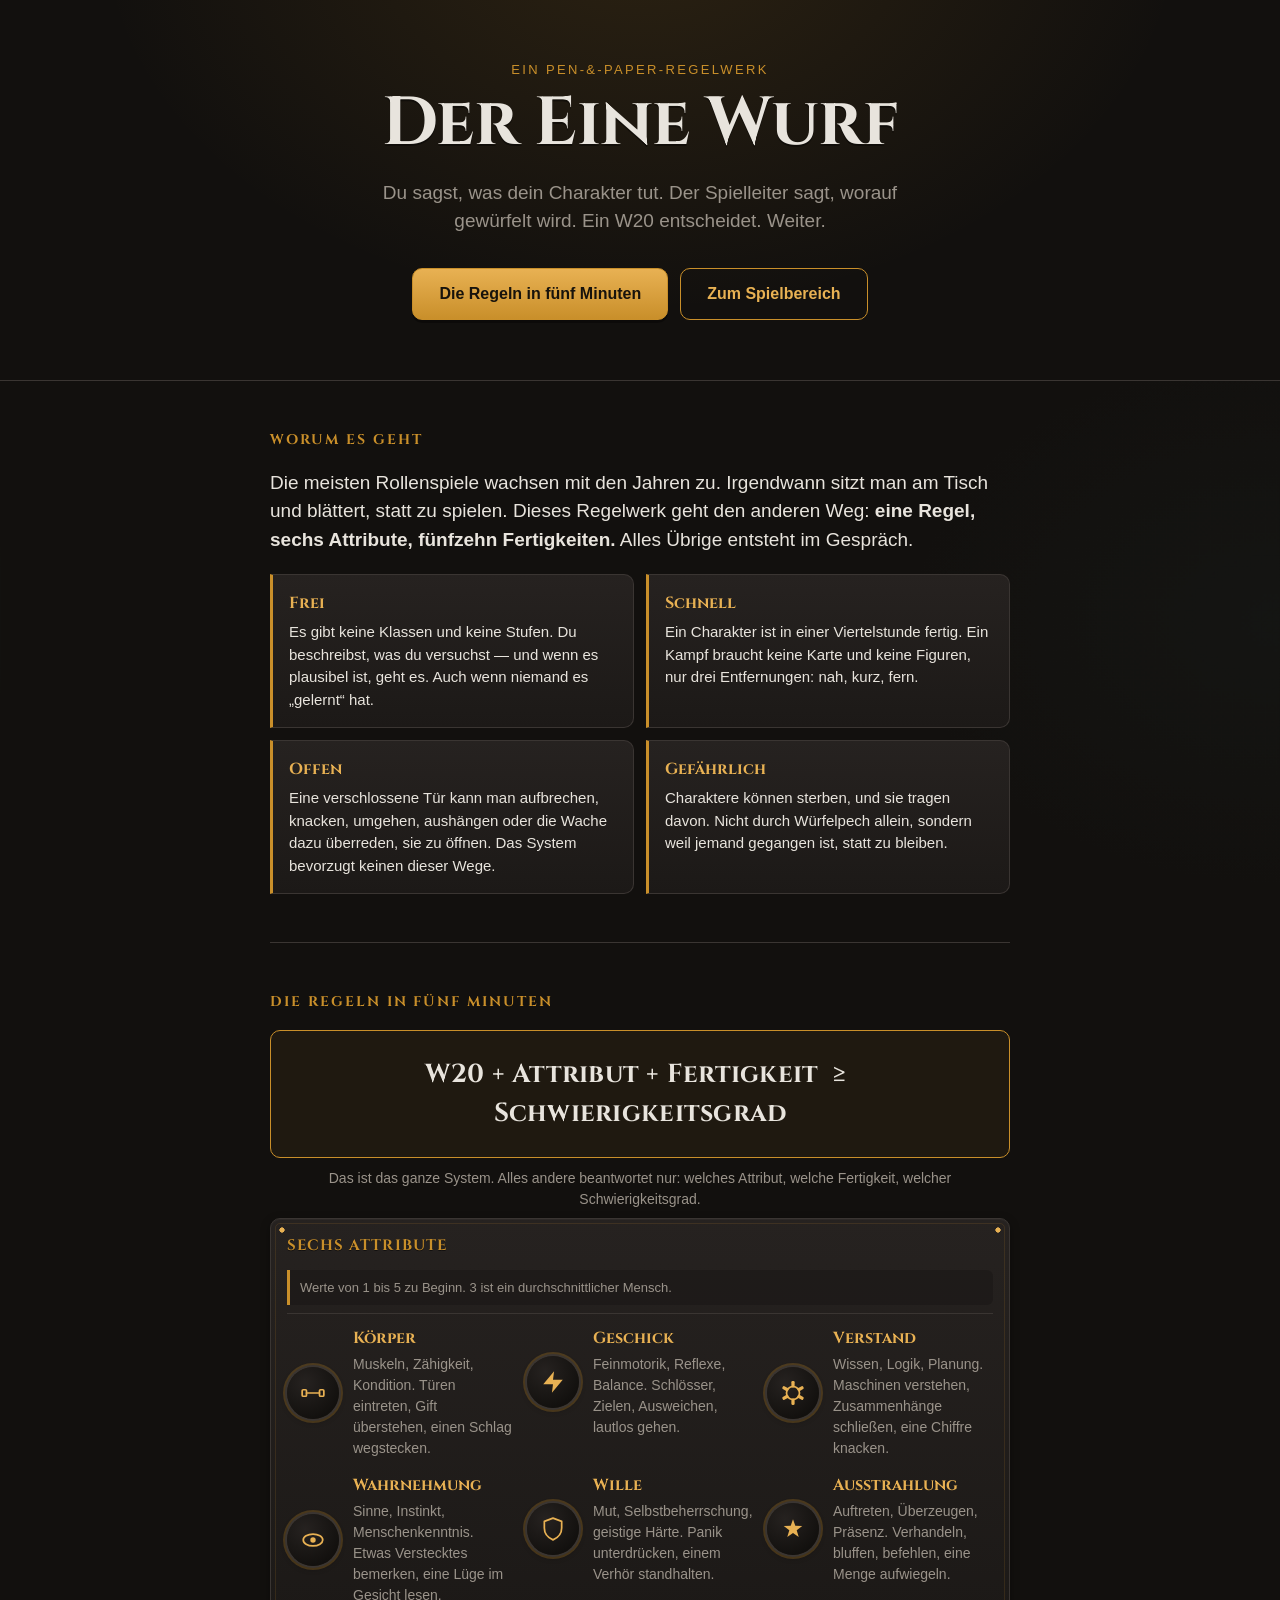
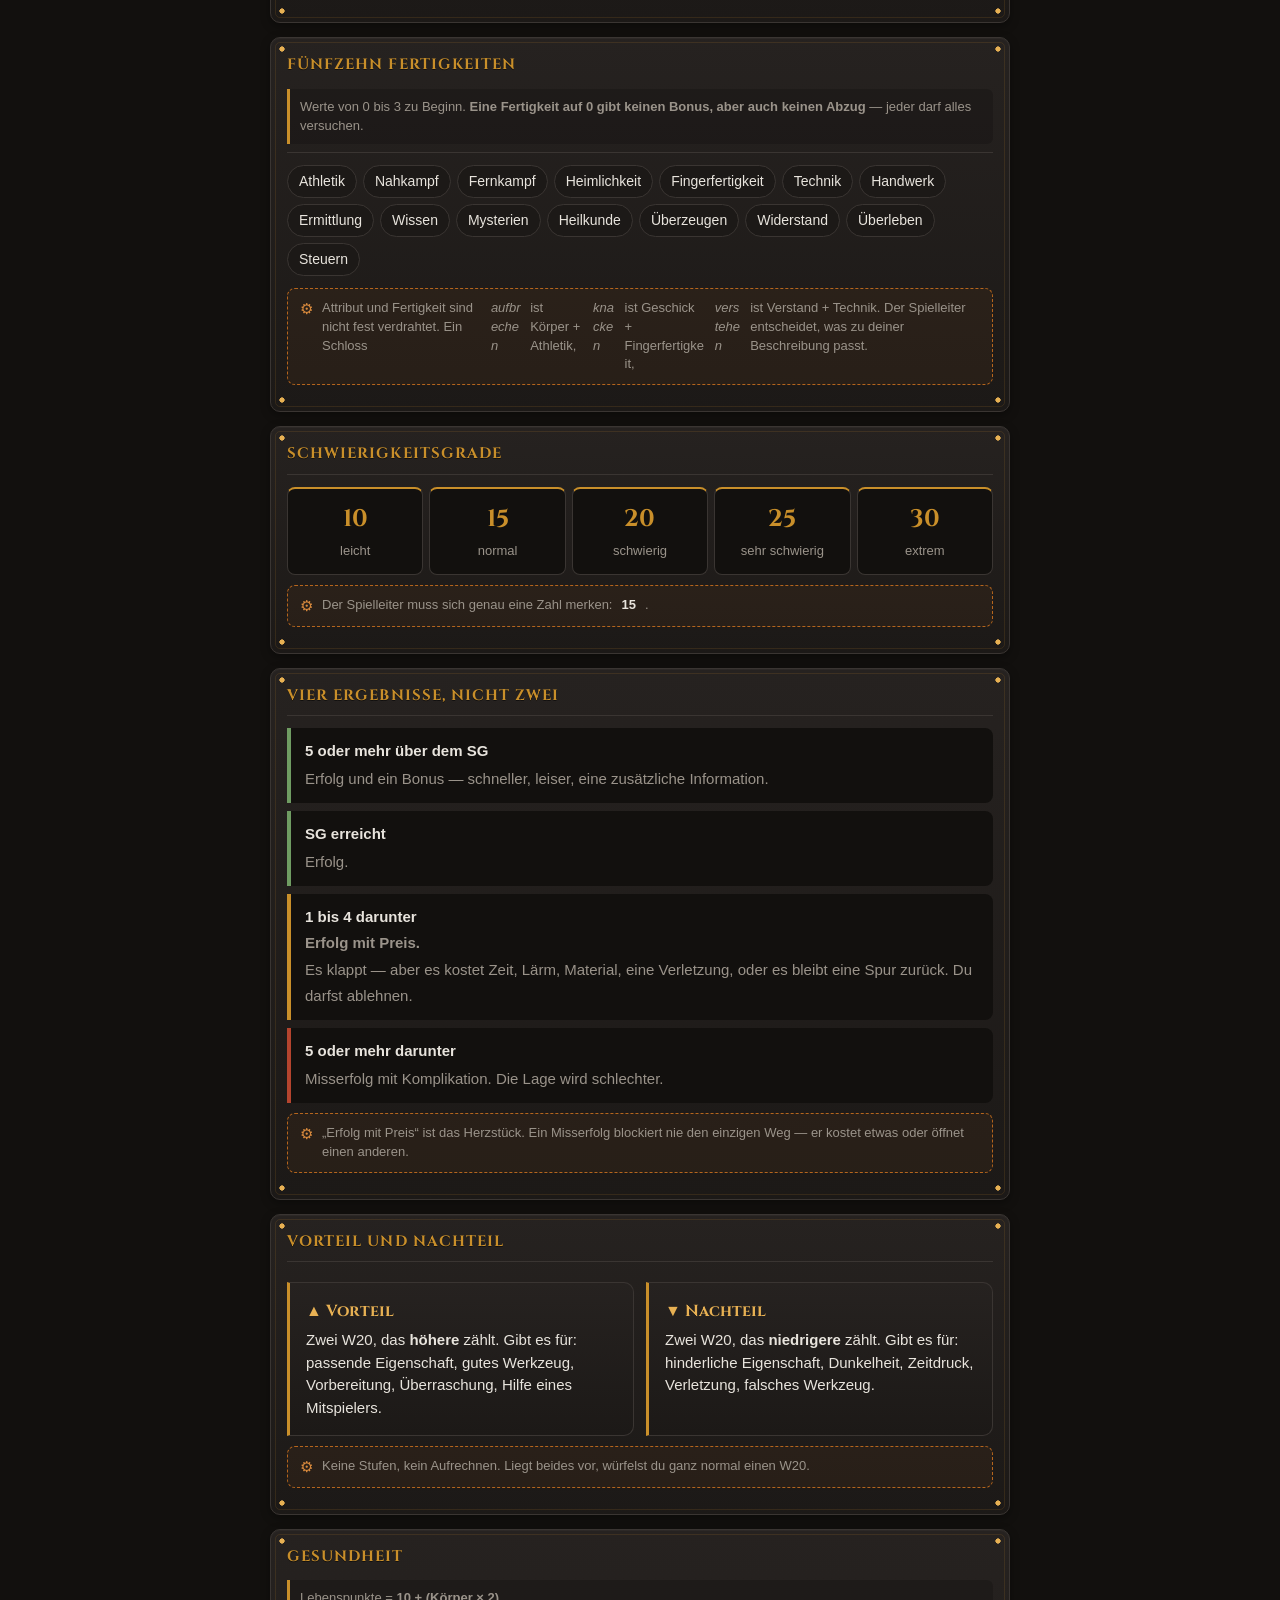
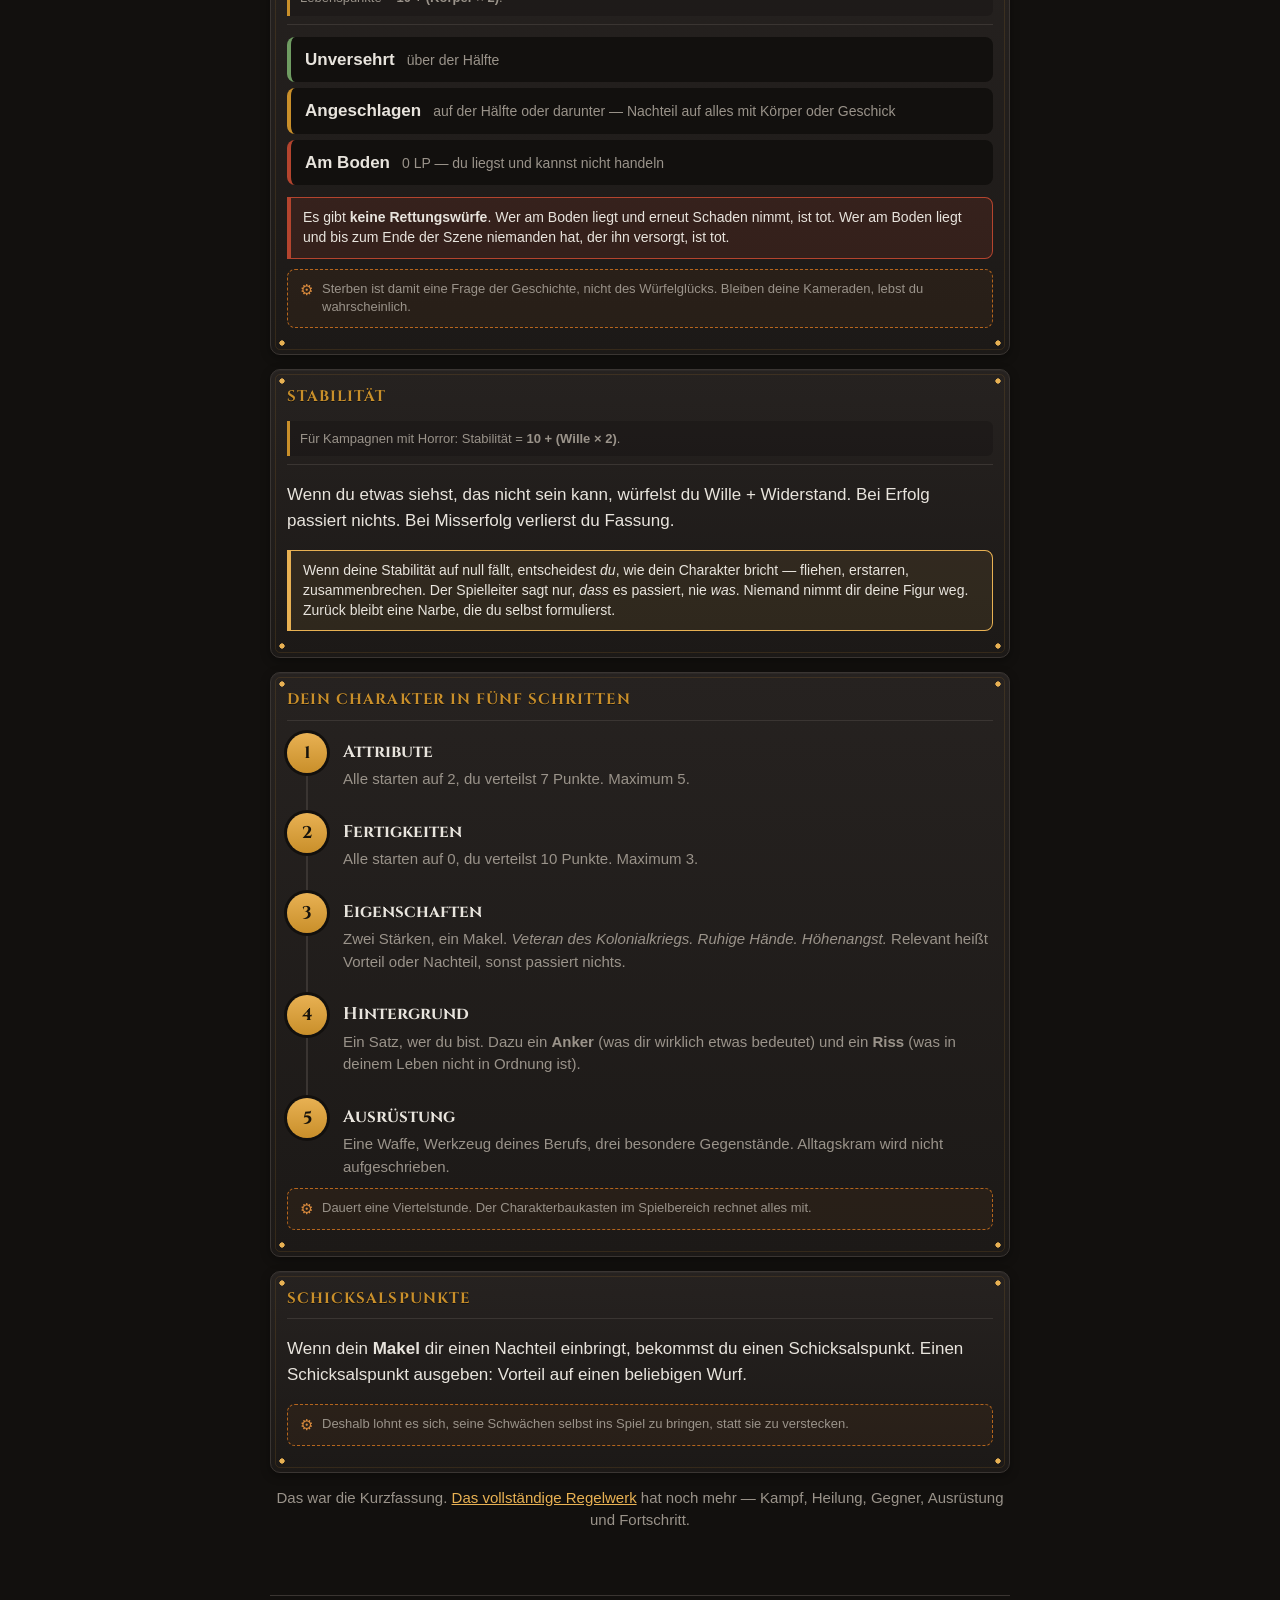
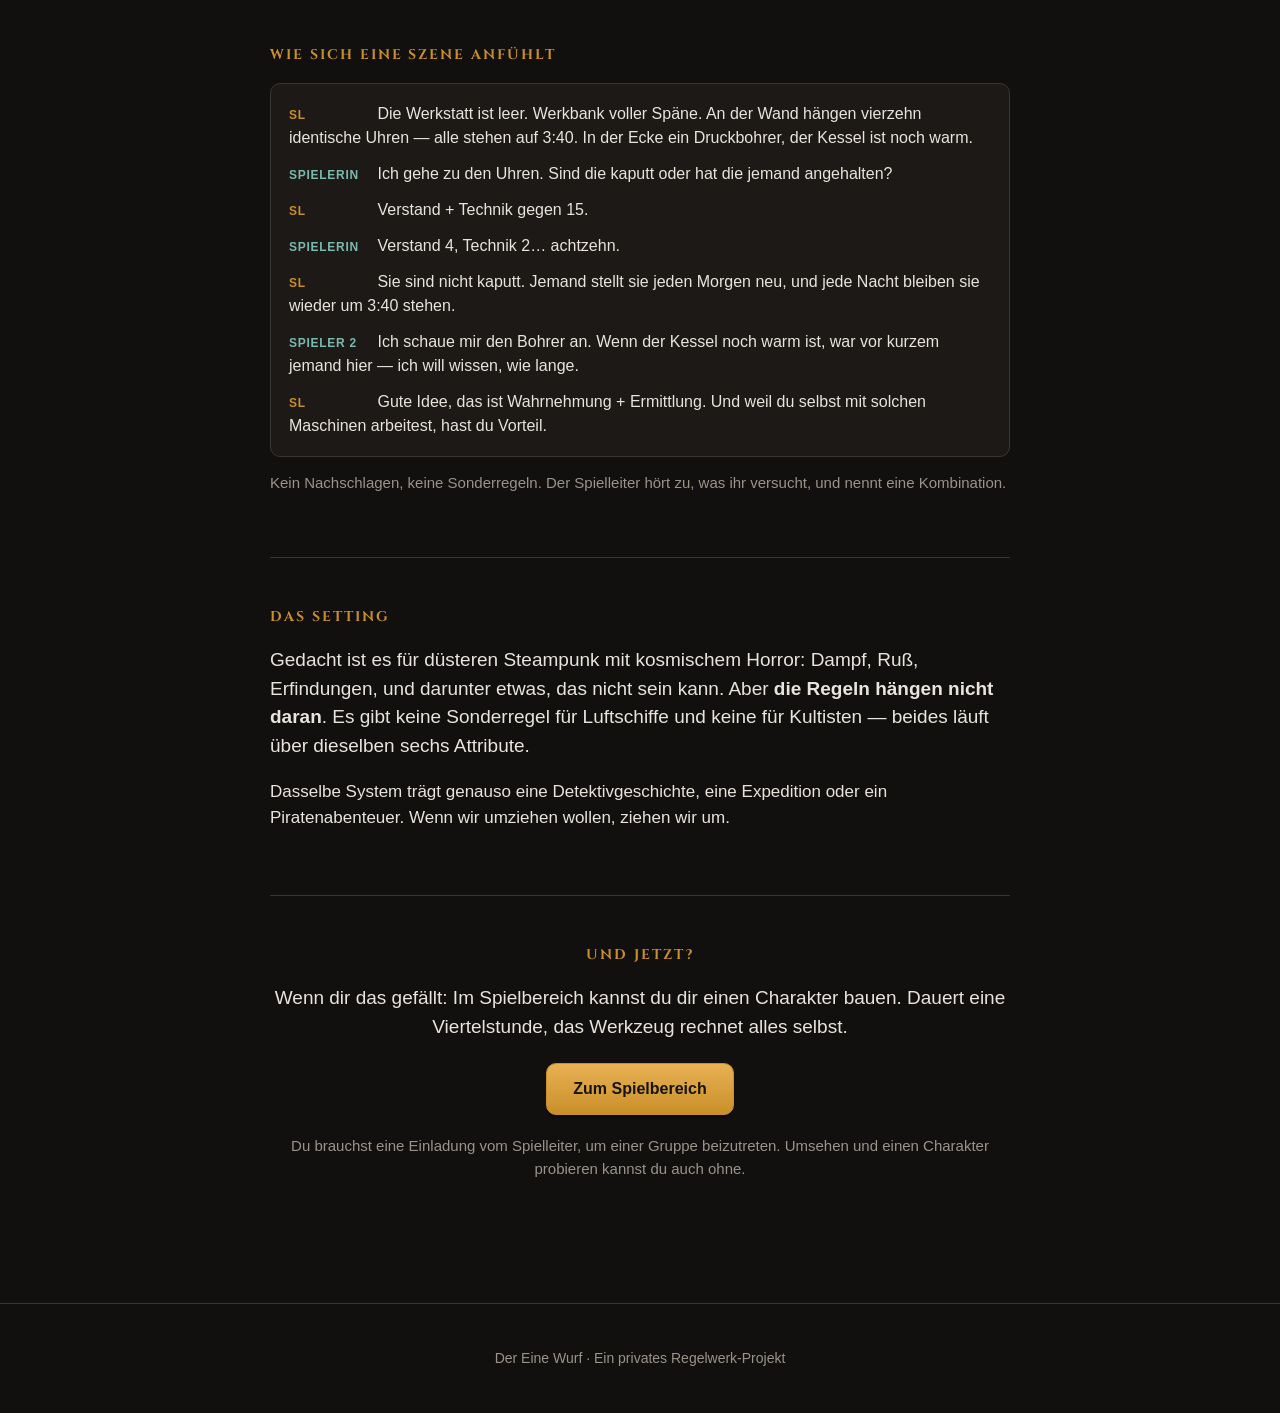
==== commit 781f80c8: "Mobile Bündigkeit, neutraler Tonfall, Regelwerk auch ohne Anmeldung 1. Mobile Bündigkeit:    - html/" ====
--- a/index.html
+++ b/index.html
@@ -203,7 +203,7 @@
       <span class="hinweis">Für Kampagnen mit Horror: Stabilität = <b>10 + (Wille × 2)</b>.</span>
     </div>
     <p>Wenn du etwas siehst, das nicht sein kann, würfelst du Wille + Widerstand. Bei Erfolg passiert nichts. Bei Misserfolg verlierst du Fassung.</p>
-    <p class="warnschild"><b>Und das ist der Punkt, der uns wichtig ist:</b> Wenn deine Stabilität auf null fällt, entscheidest <i>du</i>, wie dein Charakter bricht — fliehen, erstarren, zusammenbrechen. Der Spielleiter sagt nur, <i>dass</i> es passiert. Niemand nimmt dir deine Figur weg. Zurück bleibt eine Narbe, die du selbst formulierst.</p>
+    <p class="warnschild">Wenn deine Stabilität auf null fällt, entscheidest <i>du</i>, wie dein Charakter bricht — fliehen, erstarren, zusammenbrechen. Der Spielleiter sagt nur, <i>dass</i> es passiert, nie <i>was</i>. Niemand nimmt dir deine Figur weg. Zurück bleibt eine Narbe, die du selbst formulierst.</p>
   </div>
 
   <!-- --- Charakter --- -->
@@ -230,6 +230,11 @@
     <p>Wenn dein <b>Makel</b> dir einen Nachteil einbringt, bekommst du einen Schicksalspunkt. Einen Schicksalspunkt ausgeben: Vorteil auf einen beliebigen Wurf.</p>
     <p class="hinweis-schild">Deshalb lohnt es sich, seine Schwächen selbst ins Spiel zu bringen, statt sie zu verstecken.</p>
   </div>
+
+  <p class="leise" style="text-align:center;margin-top:8px">
+    Das war die Kurzfassung. <a href="regelwerk.html">Das vollständige Regelwerk</a> hat noch mehr —
+    Kampf, Heilung, Gegner, Ausrüstung und Fortschritt.
+  </p>
 </section>
 
 <!-- ==========================================================
--- a/stil.css
+++ b/stil.css
@@ -69,6 +69,14 @@
   font-size: 17px; line-height: 1.5;
   touch-action: manipulation;
   -webkit-text-size-adjust: 100%;
+  /* Ein einzelnes zu langes Wort (lange deutsche Komposita,
+     eine URL) darf nie die Seite breiter machen als der
+     Bildschirm — bricht nötigenfalls mitten im Wort um. */
+  overflow-wrap: anywhere;
+  /* Sicherheitsnetz: Sollte trotzdem irgendwo ein Element zu
+     breit werden, entsteht ein abgeschnittenes Element statt
+     einer seitwärts scrollbaren, wackelnden Seite. */
+  overflow-x: hidden;
 }
 
 /* Ein Hauch Dampf im Hintergrund der ganzen App — sehr schwach,
@@ -217,6 +225,11 @@
 .attribut-schild {
   display: flex; gap: 14px; align-items: center;
 }
+/* "min-width: 0" statt des Flexbox-Standards "auto": ohne das
+   verweigert der Textblock das Schrumpfen unter seine eigene
+   Inhaltsbreite und drückt das Wappen auf schmalen Bildschirmen
+   aus der Zeile bzw. läuft selbst über den Kartenrand hinaus. */
+.attribut-schild-text { min-width: 0; }
 .wappen {
   flex: 0 0 auto; width: 52px; height: 52px; border-radius: 50%;
   display: grid; place-items: center;
@@ -246,7 +259,7 @@
   color: #17130c; font-family: var(--schrift-kopf); font-weight: 700; font-size: 17px;
   box-shadow: 0 0 0 3px var(--bg);
 }
-.schritt-text { padding-top: 6px; }
+.schritt-text { padding-top: 6px; min-width: 0; }
 .schritt-text h3 { margin: 0 0 4px; font-size: 17px; font-family: var(--schrift-kopf); }
 .schritt-text p { margin: 0; font-size: 15px; color: var(--text-leise); }
 
@@ -315,9 +328,17 @@
   padding: calc(10px + env(safe-area-inset-top)) 14px 10px;
   background: var(--bg); border-bottom: 1px solid var(--linie);
 }
+/* Der linke Block (Marke + Rundenname) darf schrumpfen und mit
+   "…" abschneiden, statt die Kopfzeile aufzudrücken — ohne
+   "min-width: 0" ignoriert ein Flex-Kind das und läuft über,
+   z. B. bei einem langen selbstgewählten Rundennamen. */
+.kopf > div:first-child { min-width: 0; overflow: hidden; }
 .kopf-marke { font-size: 14px; letter-spacing: 0.06em; text-transform: uppercase; color: var(--messing); font-weight: 700; }
-.kopf-info { font-size: 12px; color: var(--text-leise); }
-.kopf-rechts { display: flex; align-items: center; gap: 8px; }
+.kopf-info {
+  font-size: 12px; color: var(--text-leise);
+  overflow: hidden; text-overflow: ellipsis; white-space: nowrap;
+}
+.kopf-rechts { display: flex; align-items: center; gap: 8px; flex: 0 0 auto; flex-wrap: wrap; justify-content: flex-end; }
 
 /* --- Zonenumschalter (Spieler / Geteilt / Spielleiter) --- */
 .zonen {
@@ -559,6 +580,13 @@
 /* --- Zähler (LP, Stabilität, Schicksal) --- */
 .zaehler { display: flex; align-items: center; gap: 10px; margin-bottom: 10px; flex-wrap: wrap; }
 .zaehler > .titel { flex: 0 0 96px; font-size: 13px; color: var(--text-leise); }
+/* Auf schmalen Bildschirmen (LP/Stabilität/Schicksal-Zeile) passt
+   Titel + zwei Knöpfe + Messgerät + Zustandstext nicht in eine
+   Zeile. Statt eng zu stauchen: Titel bekommt eine eigene Zeile,
+   der Rest bricht darunter sauber um. */
+@media (max-width: 420px) {
+  .zaehler > .titel { flex: 1 1 100%; }
+}
 .zaehler button {
   width: 44px; height: 44px;
   border: 1px solid var(--linie); border-radius: 8px;
@@ -638,10 +666,7 @@
 .marke.sl      { border-color: var(--rost); color: var(--rost); }
 
 /* --- Regeln --- */
-.regel { padding: 10px 0; border-top: 1px solid var(--linie); }
-.regel:first-child { border-top: none; }
-.regel h4 { margin: 0 0 4px; font-size: 15px; color: var(--messing-hell); font-family: var(--schrift-kopf); }
-.regel p { margin: 0; font-size: 15px; white-space: pre-line; }
+.regel-text { margin: 0; font-size: 14px; white-space: pre-line; line-height: 1.5; }
 
 /* --- Tabellen --- */
 .tabellen-gruppe { margin-bottom: 16px; }
@@ -704,18 +729,24 @@
   display: flex; align-items: center; gap: 10px;
   max-width: 900px; margin: 0 auto; padding: 9px 0;
 }
-.wuerfel-marke { font-size: 13px; font-weight: 700; color: var(--messing); letter-spacing: 0.04em; }
-.wuerfel-kopf .schalter-text { font-size: 12px; color: var(--text-leise); flex: 1; }
+.wuerfel-marke { flex: 0 0 auto; font-size: 13px; font-weight: 700; color: var(--messing); letter-spacing: 0.04em; }
+/* "min-width: 0" erlaubt dem Text zu schrumpfen bzw. innerhalb
+   seiner Zeile umzubrechen, statt den Schalter aus der Leiste
+   auf schmalen Bildschirmen herauszudrücken. */
+.wuerfel-kopf .schalter-text { flex: 1; min-width: 0; font-size: 12px; color: var(--text-leise); }
 .wuerfel-koerper { padding-bottom: 10px; }
-.wuerfel-zeile { display: flex; align-items: flex-end; gap: 8px; max-width: 900px; margin: 0 auto; }
-.segment { display: flex; border: 1px solid var(--linie); border-radius: 8px; overflow: hidden; }
+/* Auf schmalen Bildschirmen bricht die Zeile um: die drei
+   Modus-Knöpfe zuerst in voller Breite, Bonus/SG/Würfeln-Knopf
+   darunter — statt sich gegenseitig zu stauchen. */
+.wuerfel-zeile { display: flex; flex-wrap: wrap; align-items: flex-end; gap: 8px; max-width: 900px; margin: 0 auto; }
+.segment { display: flex; flex: 1 1 100%; border: 1px solid var(--linie); border-radius: 8px; overflow: hidden; }
 .segment button {
-  min-height: var(--tipp); padding: 0 10px; border: none;
+  flex: 1; min-height: var(--tipp); padding: 0 6px; border: none;
   background: var(--bg); color: var(--text-leise);
   font-family: inherit; font-size: 13px; font-weight: 600; cursor: pointer;
 }
 .segment button.aktiv { background: var(--messing); color: #17130c; }
-.mini-feld { display: flex; flex-direction: column; gap: 2px; width: 66px; }
+.mini-feld { display: flex; flex: 1 1 66px; flex-direction: column; gap: 2px; width: 66px; }
 .mini-feld span { font-size: 11px; color: var(--text-leise); }
 .mini-feld input {
   min-height: var(--tipp); padding: 6px 8px;
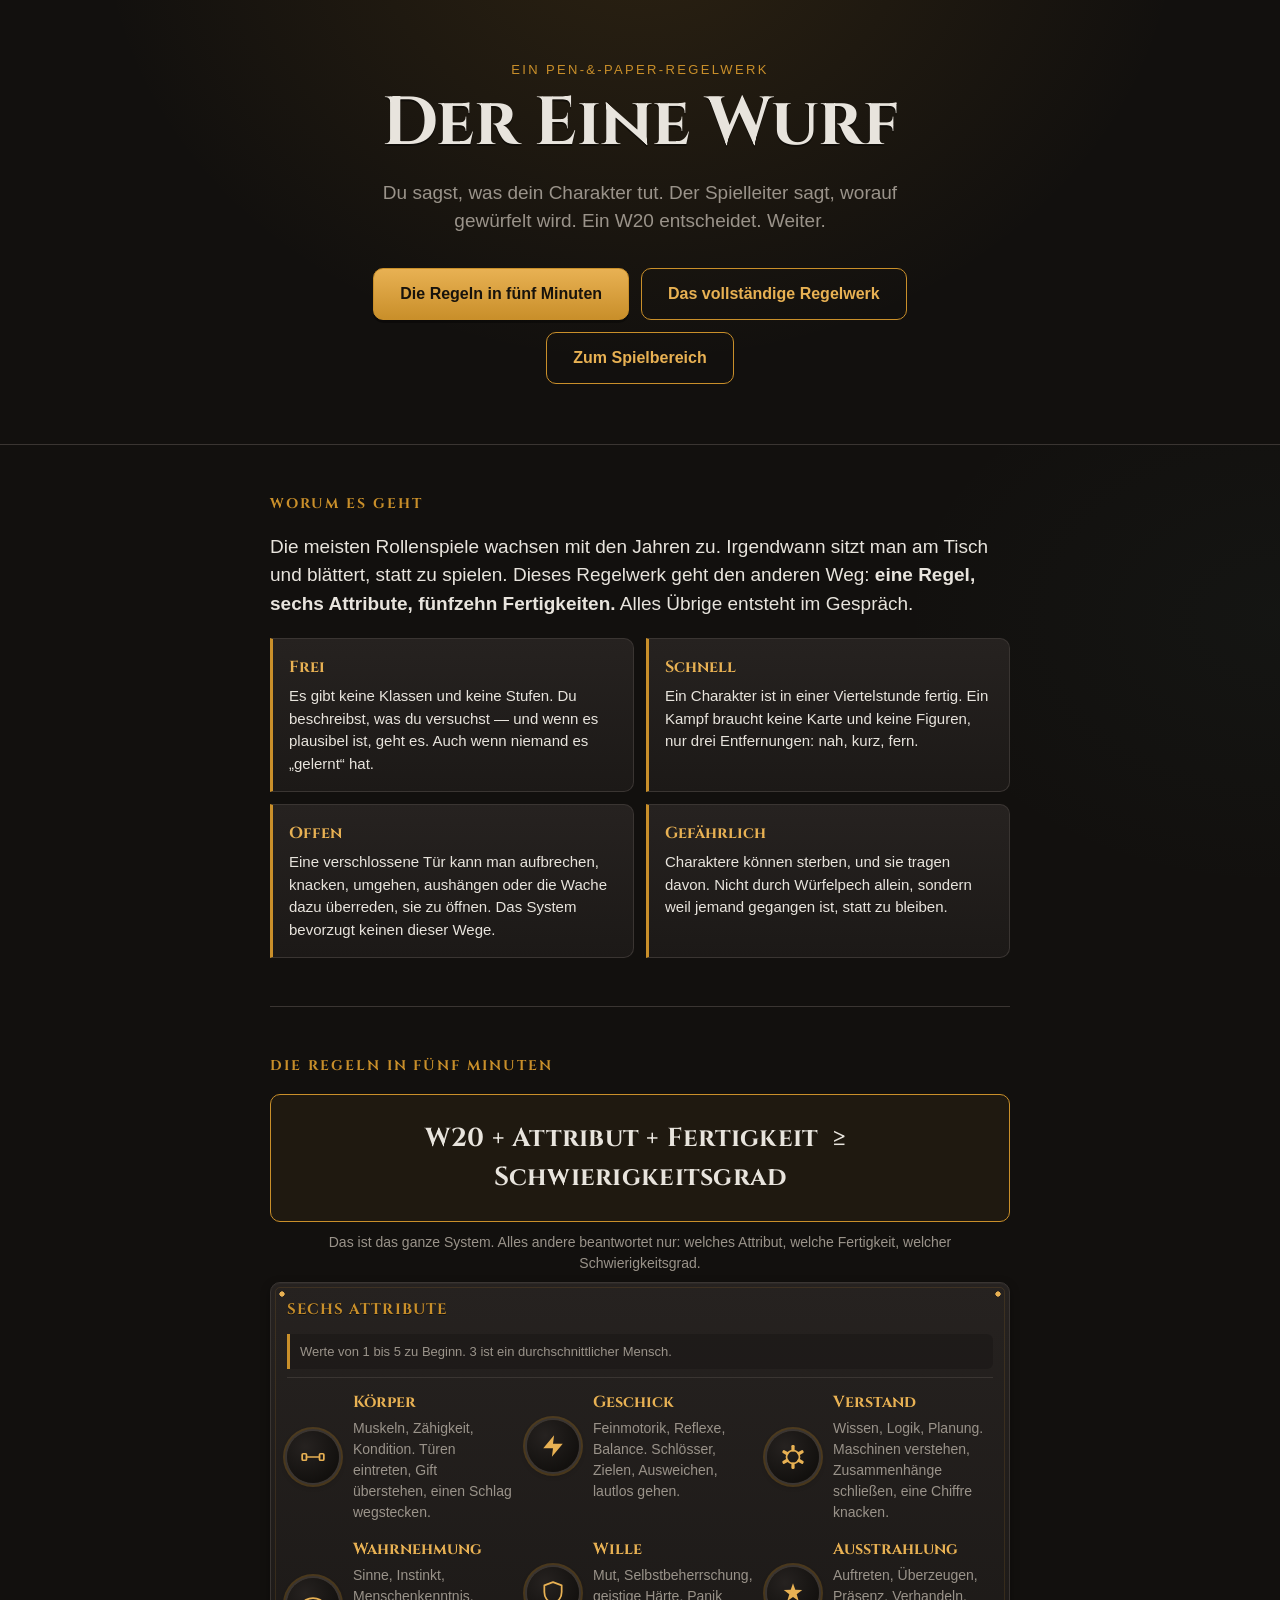
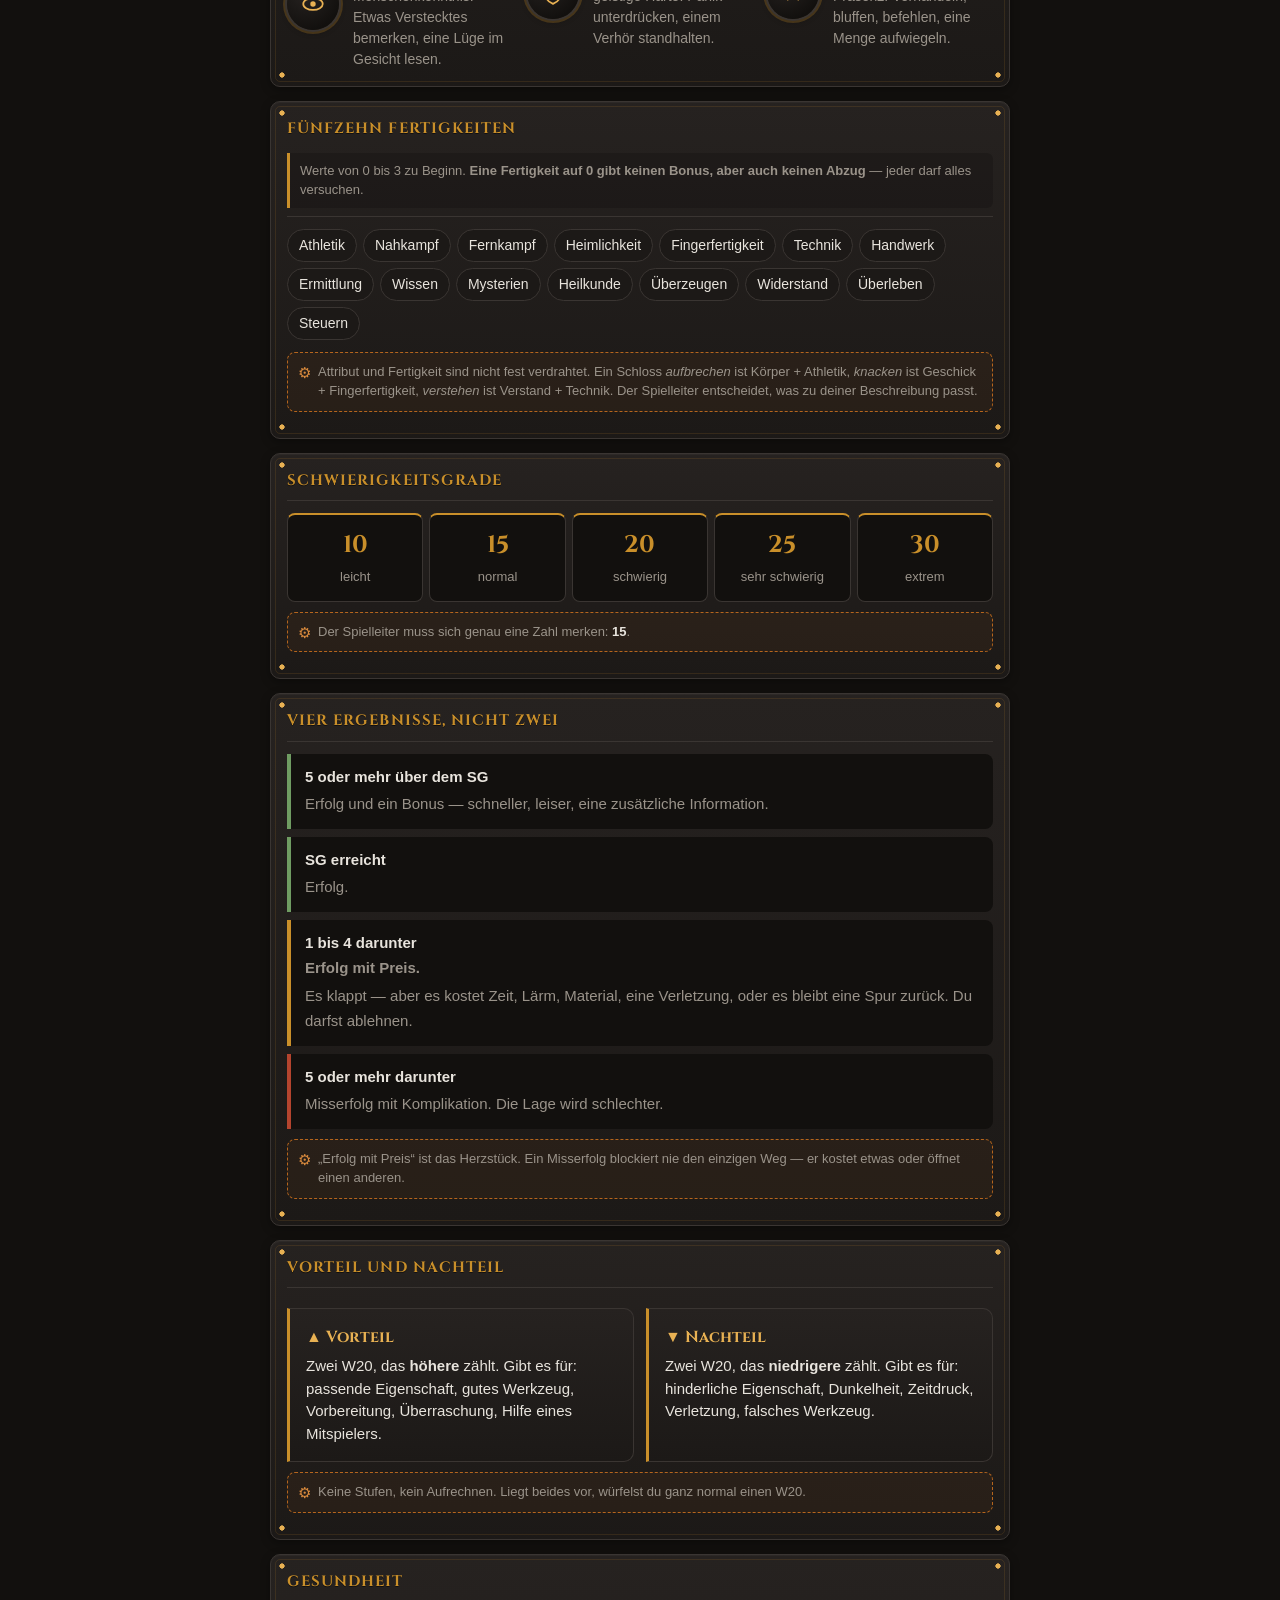
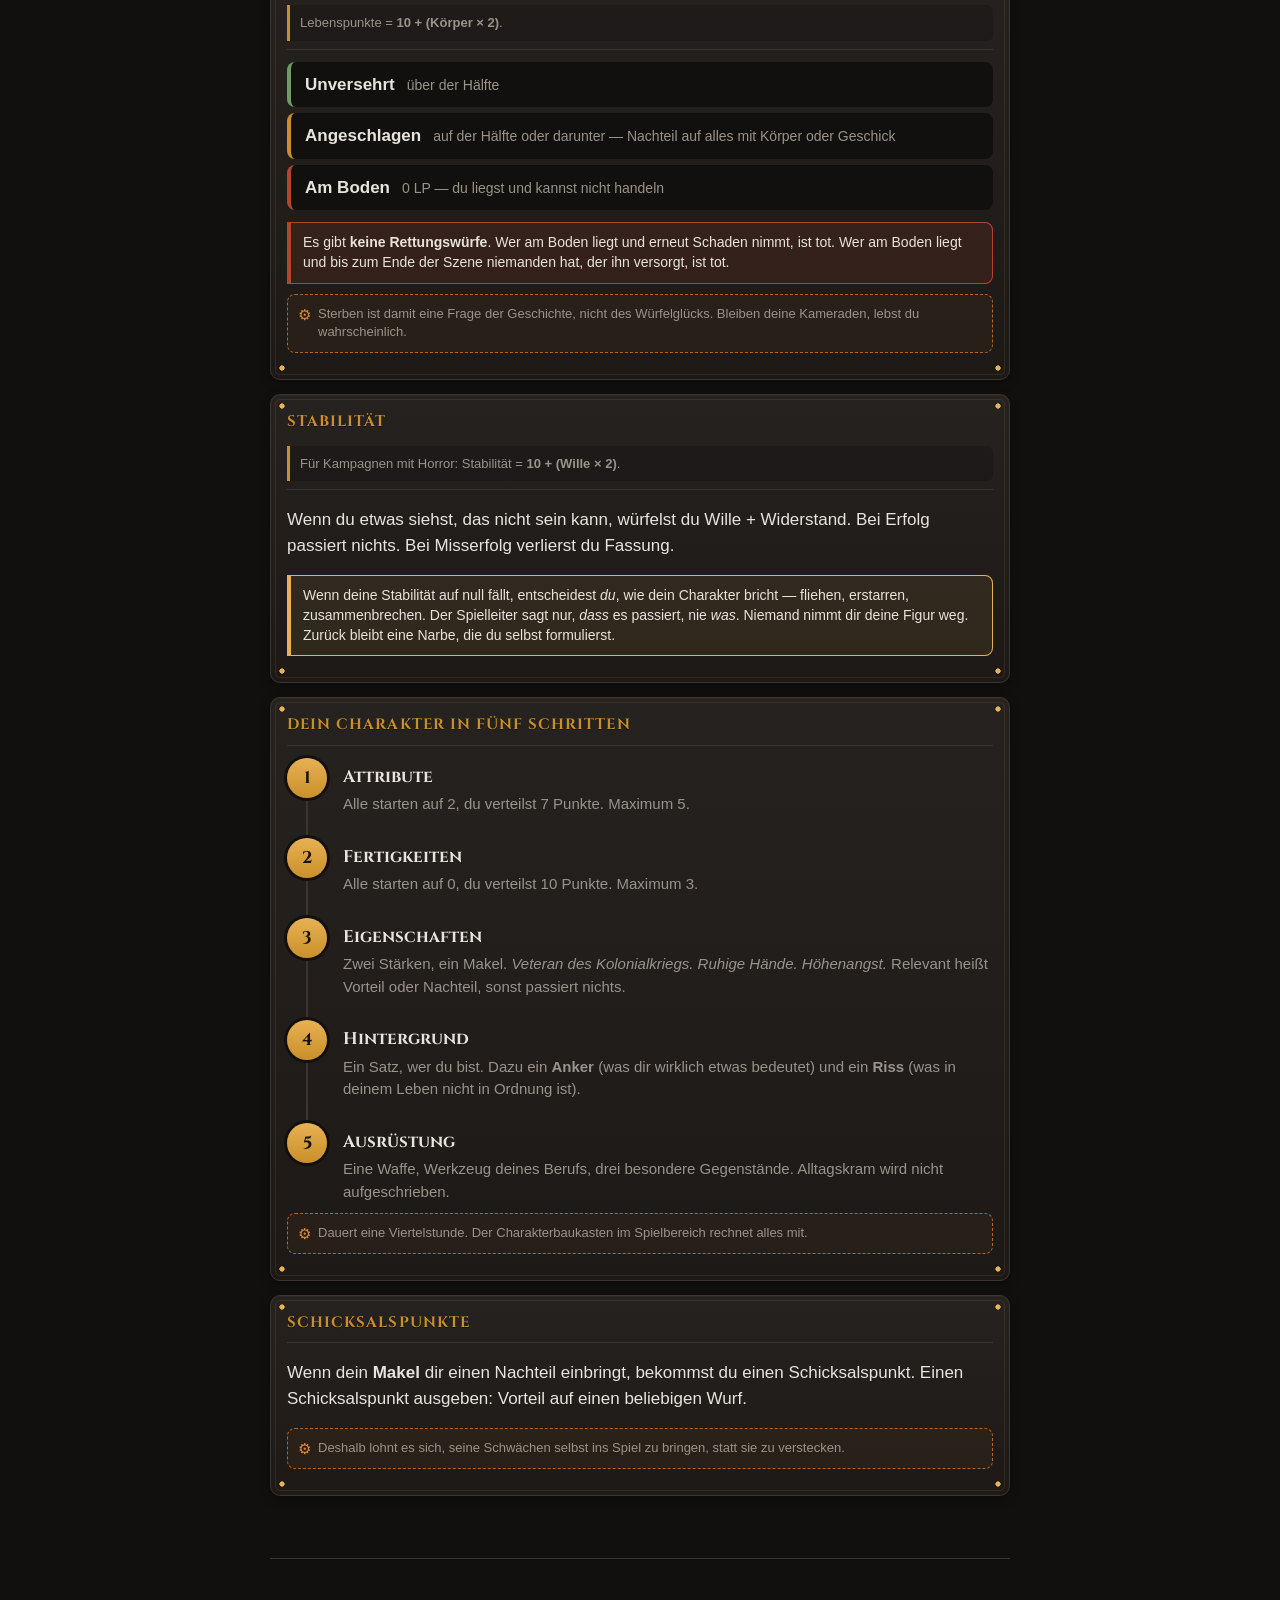
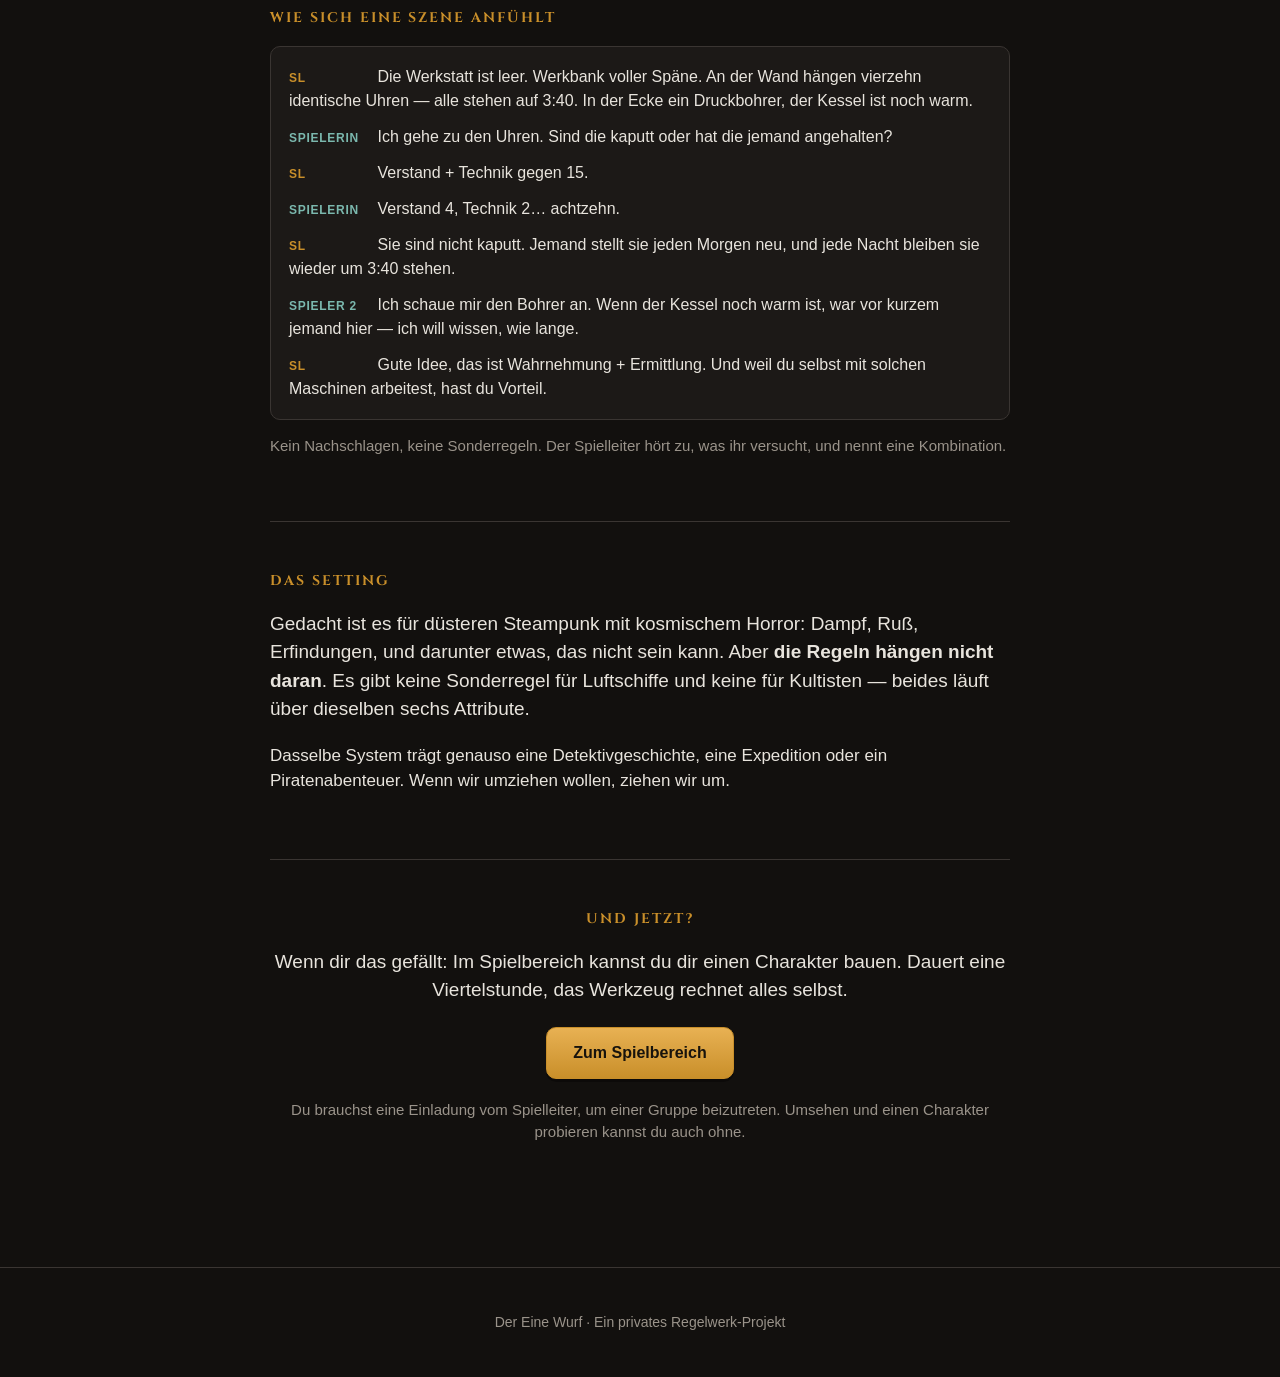
==== commit ad3de1ee: "Hinweis-Schild-Textzerfall beheben, vollständiges Regelwerk als Startseiten-Button - stil.css: .hinw" ====
--- a/index.html
+++ b/index.html
@@ -27,6 +27,7 @@
     </p>
     <div class="held-knoepfe">
       <a class="knopf-gross" href="#regeln">Die Regeln in fünf Minuten</a>
+      <a class="knopf-gross knopf-hohl" href="regelwerk.html">Das vollständige Regelwerk</a>
       <a class="knopf-gross knopf-hohl" href="spiel.html">Zum Spielbereich</a>
     </div>
   </div>
@@ -230,11 +231,6 @@
     <p>Wenn dein <b>Makel</b> dir einen Nachteil einbringt, bekommst du einen Schicksalspunkt. Einen Schicksalspunkt ausgeben: Vorteil auf einen beliebigen Wurf.</p>
     <p class="hinweis-schild">Deshalb lohnt es sich, seine Schwächen selbst ins Spiel zu bringen, statt sie zu verstecken.</p>
   </div>
-
-  <p class="leise" style="text-align:center;margin-top:8px">
-    Das war die Kurzfassung. <a href="regelwerk.html">Das vollständige Regelwerk</a> hat noch mehr —
-    Kampf, Heilung, Gegner, Ausrüstung und Fortschritt.
-  </p>
 </section>
 
 <!-- ==========================================================
--- a/stil.css
+++ b/stil.css
@@ -416,17 +416,27 @@
 
 /* --- Hinweis-Schild: ein umrahmter Kasten für erklärenden Text
    MITTEN in einer Karte — ersetzt den bisherigen Fließtext
-   (<p class="leise">) an Stellen, die eine Regel erklären. --- */
+   (<p class="leise">) an Stellen, die eine Regel erklären.
+
+   WICHTIG: bewusst KEIN "display: flex" hier. Der Text darin
+   enthält oft <b>/<i> mitten im Satz (z. B. "Ein Schloss
+   <i>aufbrechen</i> ist …") — Flexbox verpackt dann jedes
+   Textstück zwischen den Inline-Tags in eine eigene, schmale
+   Flex-Box, die einzeln umbricht. Ergebnis: der Text zerfällt in
+   hässliche senkrechte Wortfetzen statt normal zu fließen. Das
+   Zahnrad-Symbol kommt deshalb per Positionierung, nicht per
+   Flex-Kind. --- */
 .hinweis-schild {
-  display: flex; gap: 9px; align-items: flex-start;
-  margin: 10px 0; padding: 10px 12px;
+  position: relative;
+  margin: 10px 0; padding: 10px 12px 10px 30px;
   border: 1px dashed var(--kupfer);
   border-radius: 8px;
   background: rgba(181,101,29,0.08);
   font-size: 13px; line-height: 1.45; color: var(--text-leise);
 }
 .hinweis-schild::before {
-  content: "⚙"; flex: 0 0 auto; font-size: 15px; line-height: 1.3;
+  content: "⚙"; position: absolute; left: 10px; top: 10px;
+  font-size: 15px; line-height: 1.3;
   color: var(--kupfer-hell);
 }
 .hinweis-schild b, .hinweis-schild strong { color: var(--text); }
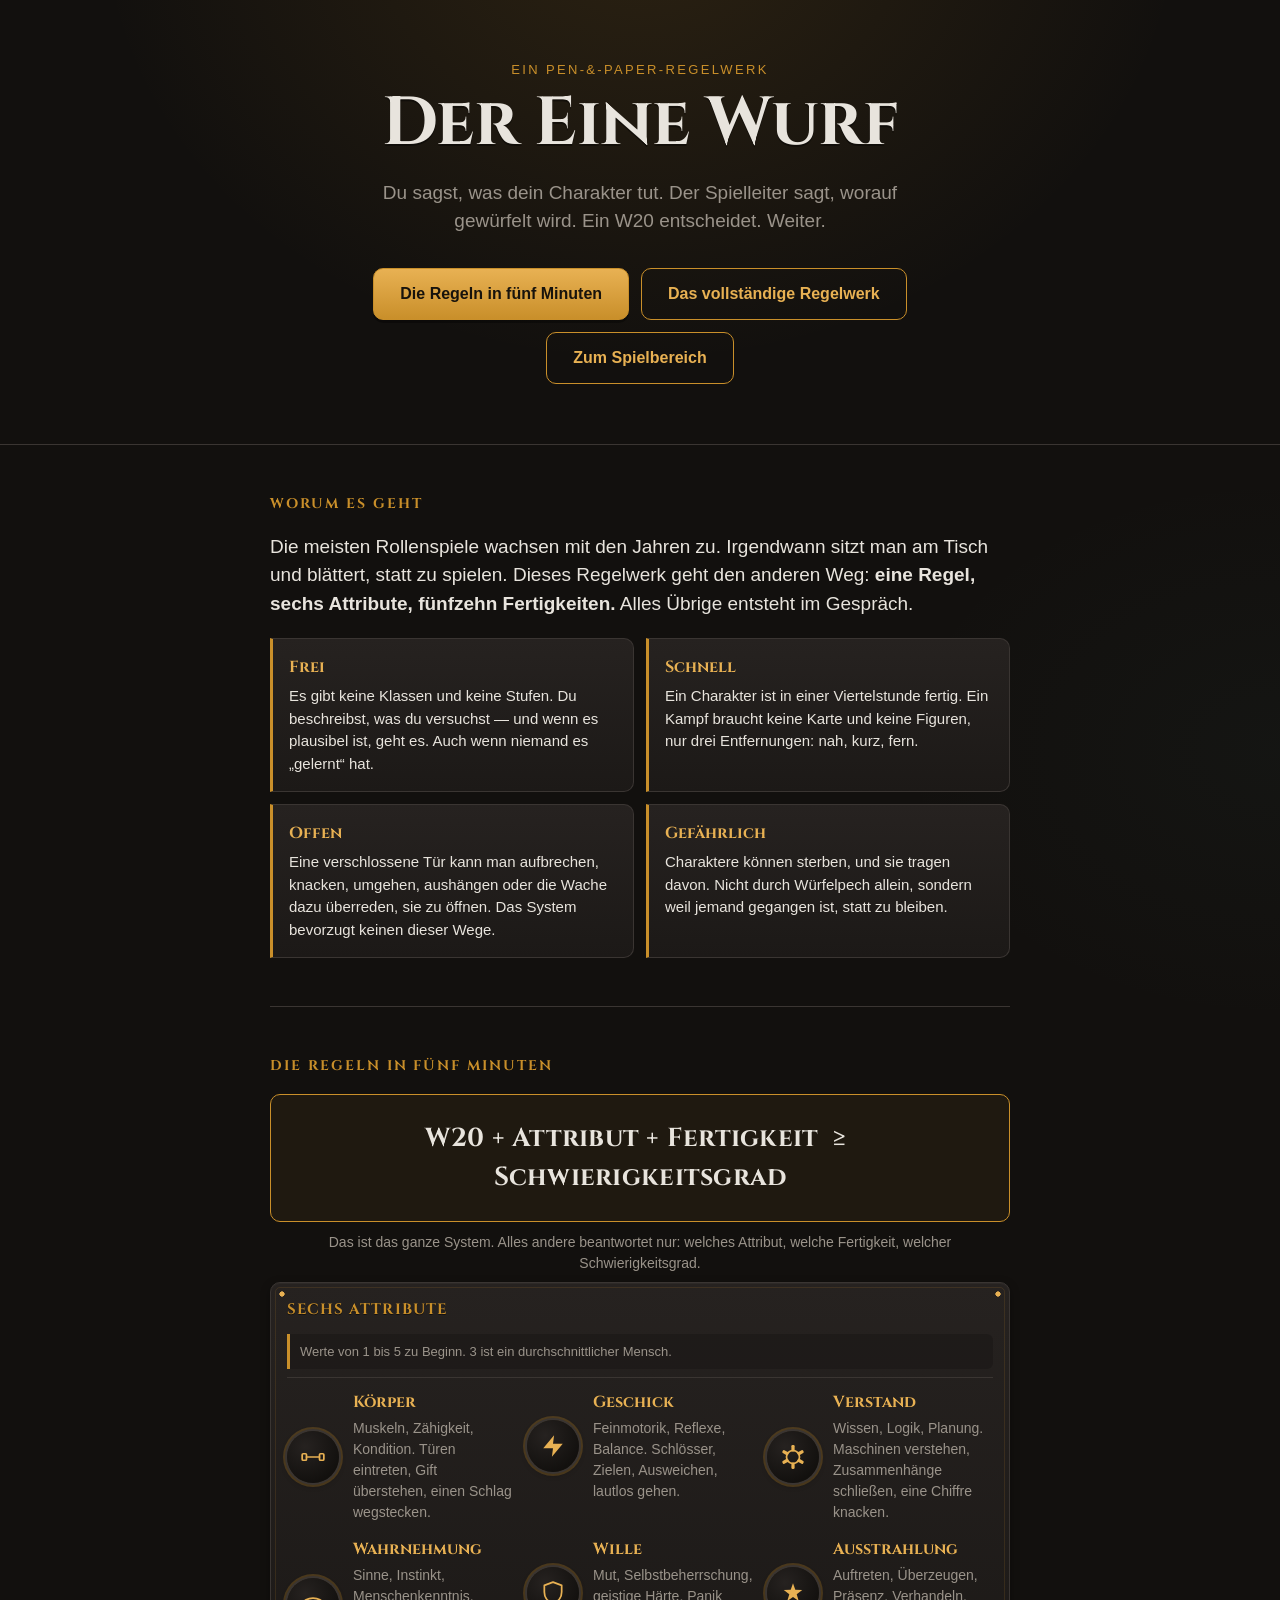
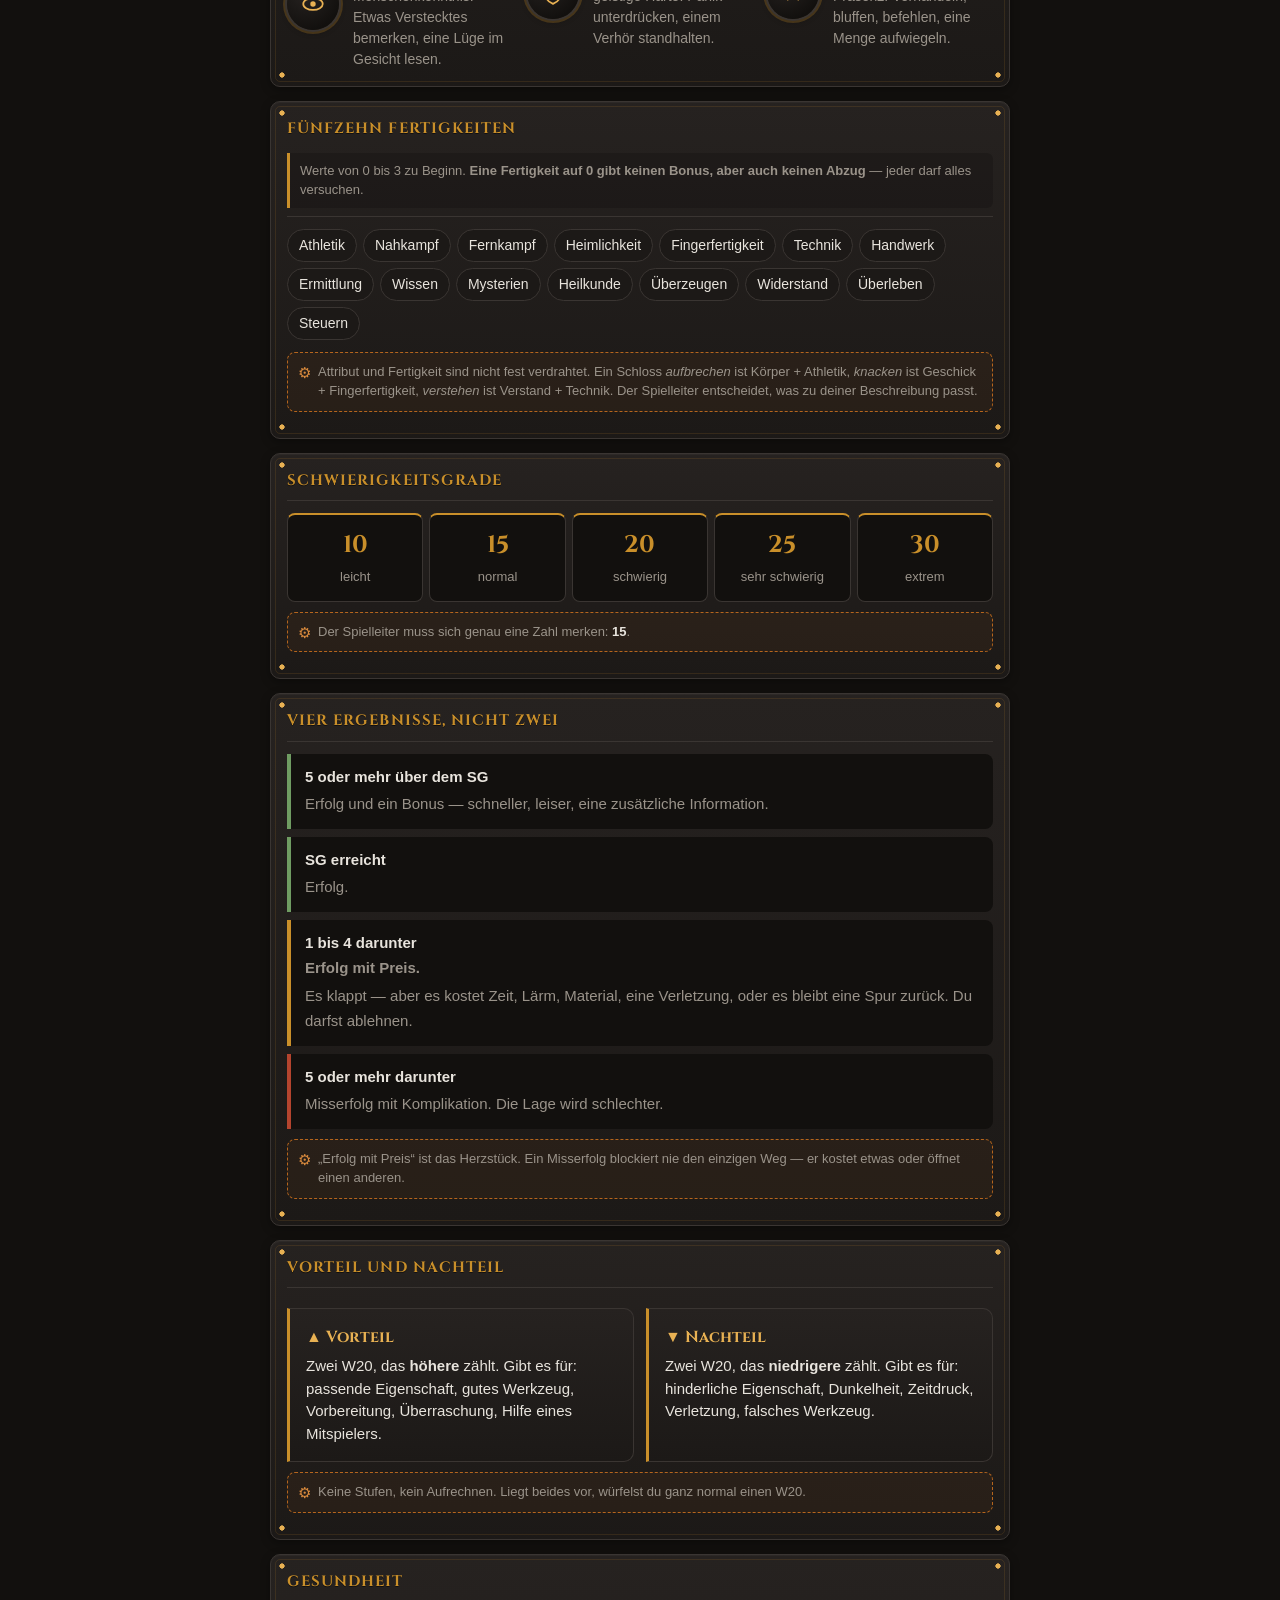
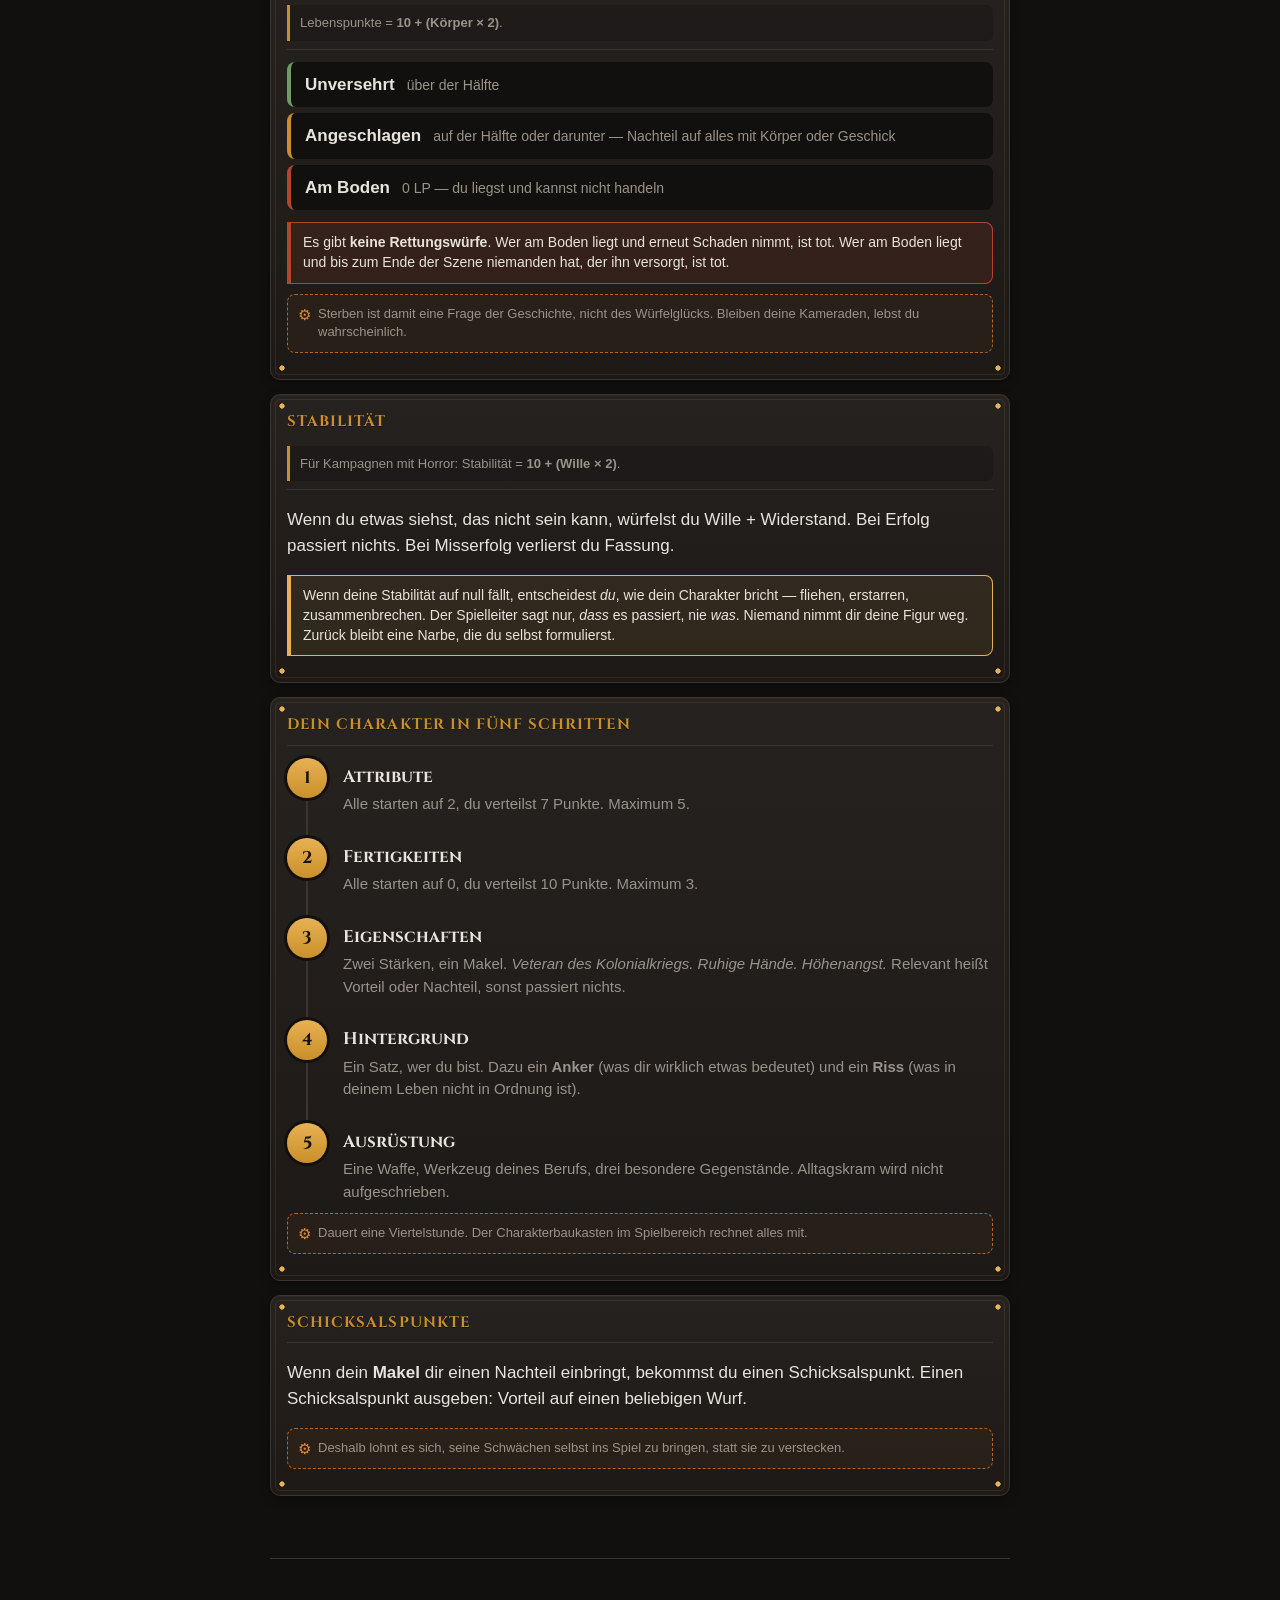
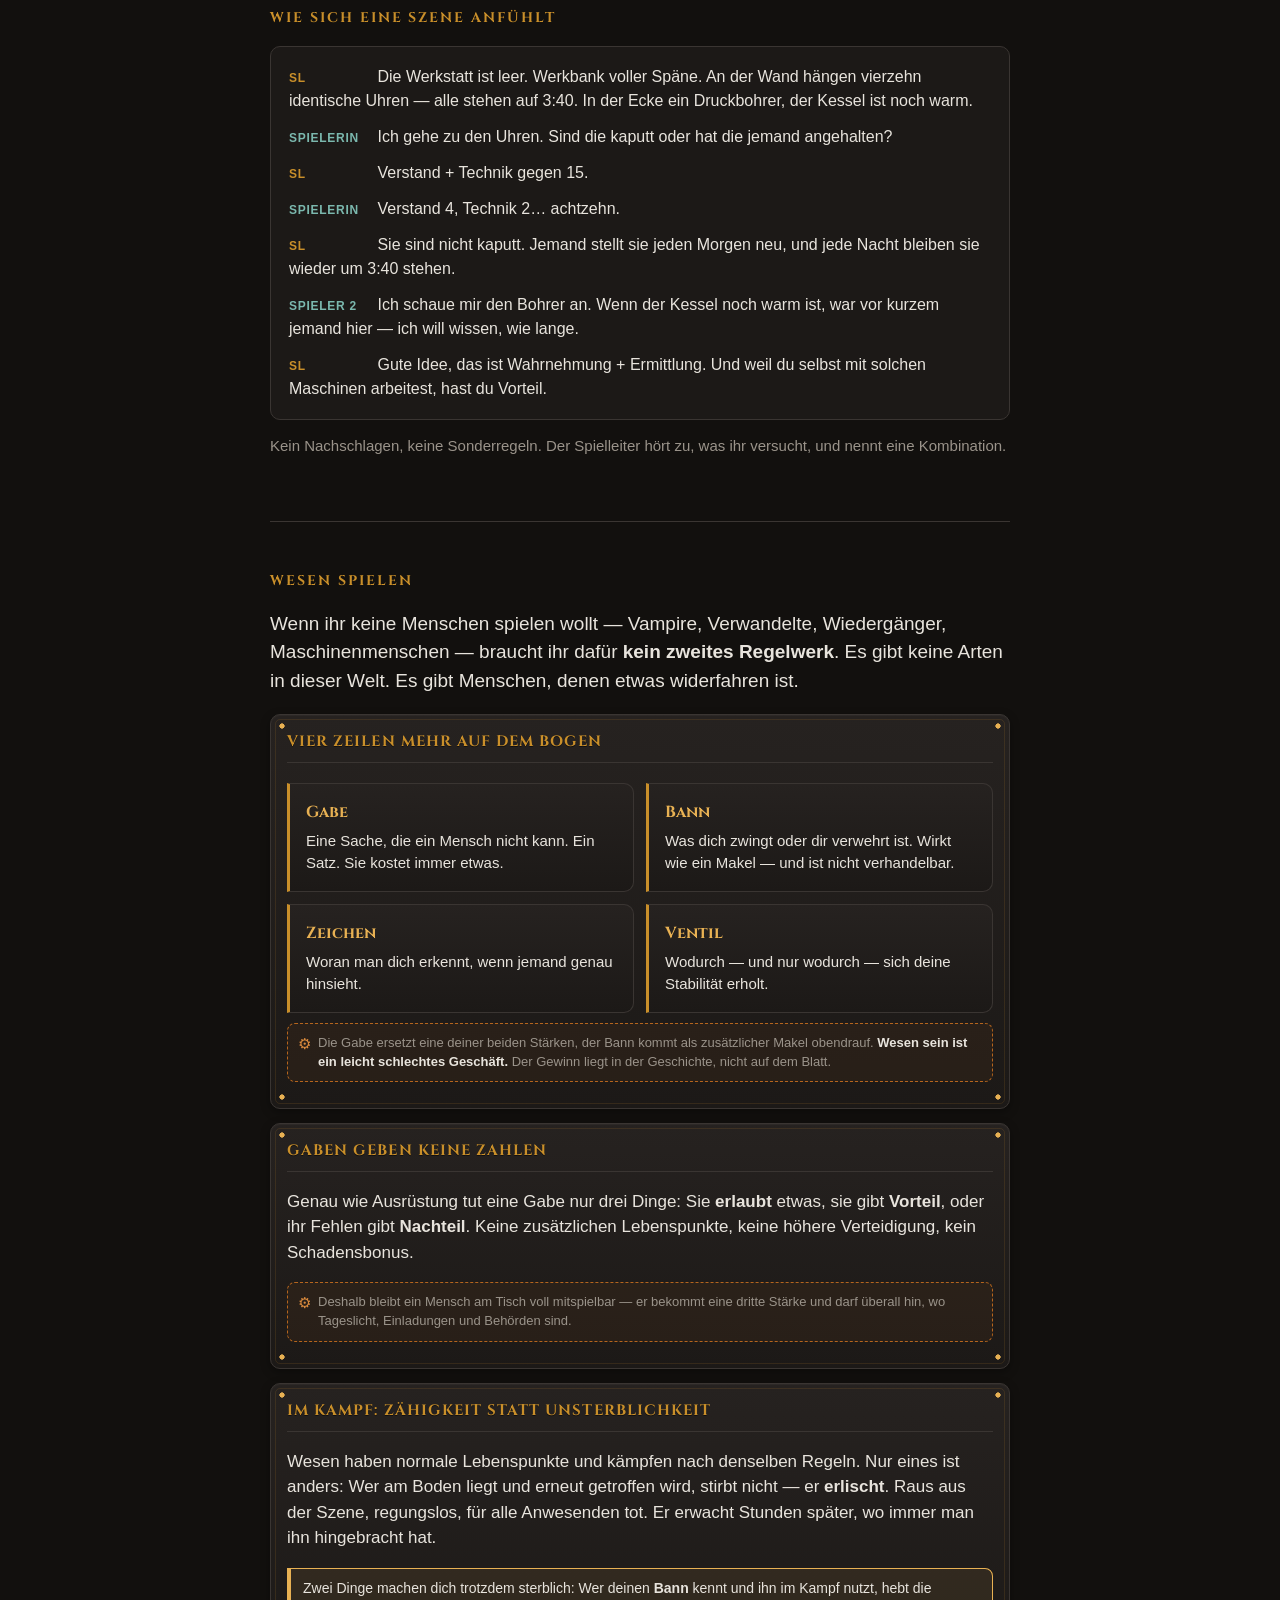
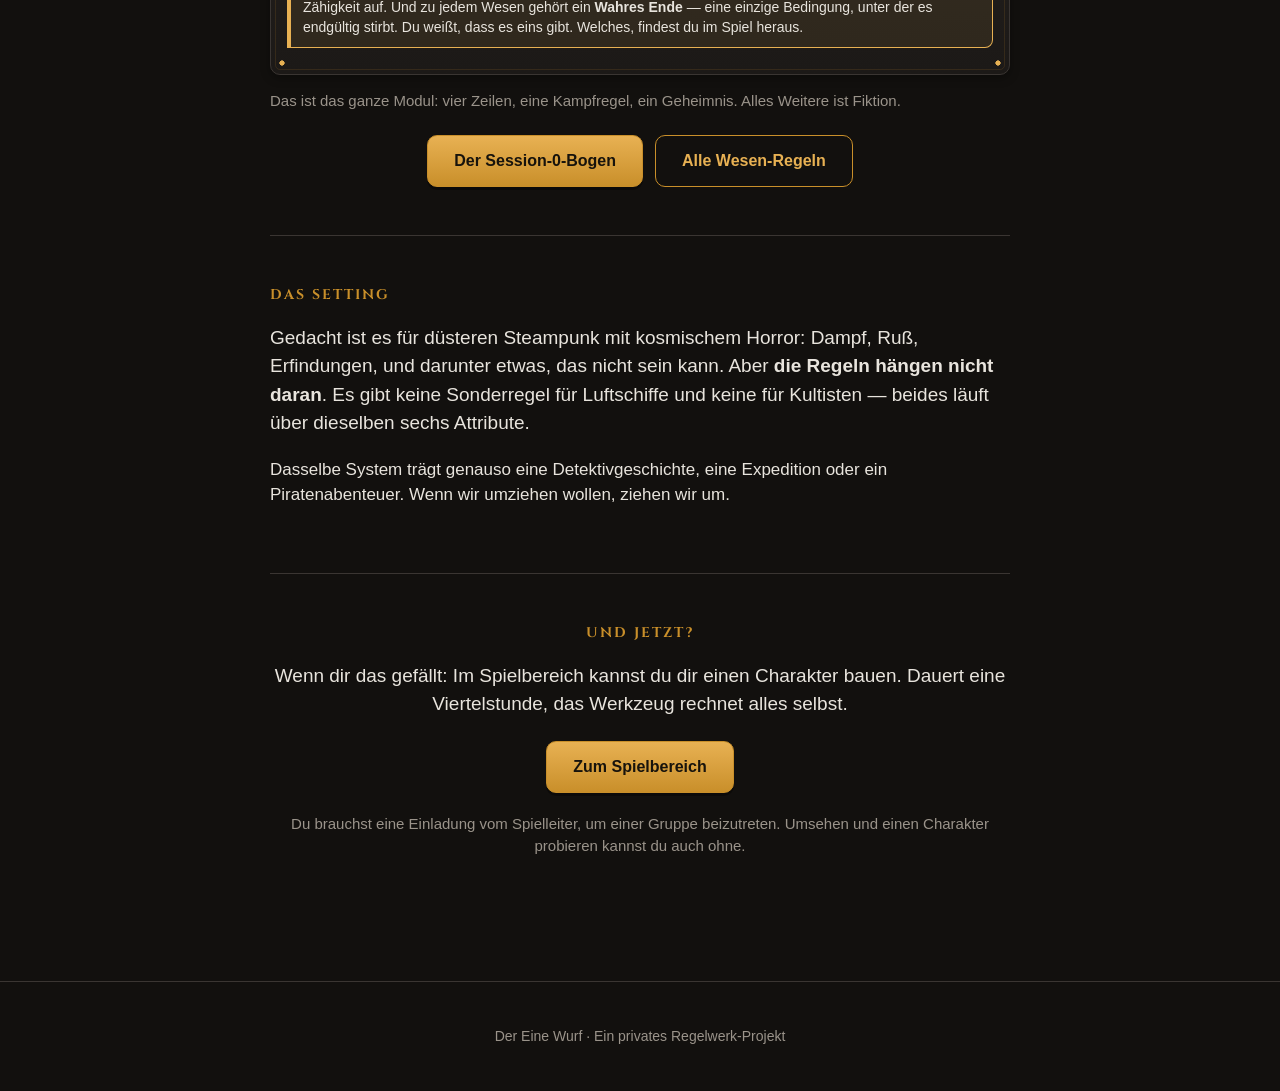
==== commit 88350346: "Add files via upload" ====
--- a/index.html
+++ b/index.html
@@ -253,6 +253,51 @@
 </section>
 
 <!-- ==========================================================
+     WESEN — optionales Modul
+     Bewusst NACH den Grundregeln und VOR dem Setting: Es ist
+     eine Erweiterung, keine Voraussetzung. Wer nur Menschen
+     spielt, kann den Abschnitt überspringen.
+     ========================================================== -->
+<section class="block" id="wesen">
+  <h2>Wesen spielen</h2>
+  <p class="gross">
+    Wenn ihr keine Menschen spielen wollt — Vampire, Verwandelte, Wiedergänger, Maschinenmenschen —
+    braucht ihr dafür <b>kein zweites Regelwerk</b>. Es gibt keine Arten in dieser Welt.
+    Es gibt Menschen, denen etwas widerfahren ist.
+  </p>
+
+  <div class="karte">
+    <div class="karte-kopf"><h2>Vier Zeilen mehr auf dem Bogen</h2></div>
+    <div class="karten-gitter">
+      <div class="info-karte"><h3>Gabe</h3><p>Eine Sache, die ein Mensch nicht kann. Ein Satz. Sie kostet immer etwas.</p></div>
+      <div class="info-karte"><h3>Bann</h3><p>Was dich zwingt oder dir verwehrt ist. Wirkt wie ein Makel — und ist nicht verhandelbar.</p></div>
+      <div class="info-karte"><h3>Zeichen</h3><p>Woran man dich erkennt, wenn jemand genau hinsieht.</p></div>
+      <div class="info-karte"><h3>Ventil</h3><p>Wodurch — und nur wodurch — sich deine Stabilität erholt.</p></div>
+    </div>
+    <p class="hinweis-schild">Die Gabe ersetzt eine deiner beiden Stärken, der Bann kommt als zusätzlicher Makel obendrauf. <b>Wesen sein ist ein leicht schlechtes Geschäft.</b> Der Gewinn liegt in der Geschichte, nicht auf dem Blatt.</p>
+  </div>
+
+  <div class="karte">
+    <div class="karte-kopf"><h2>Gaben geben keine Zahlen</h2></div>
+    <p>Genau wie Ausrüstung tut eine Gabe nur drei Dinge: Sie <b>erlaubt</b> etwas, sie gibt <b>Vorteil</b>, oder ihr Fehlen gibt <b>Nachteil</b>. Keine zusätzlichen Lebenspunkte, keine höhere Verteidigung, kein Schadensbonus.</p>
+    <p class="hinweis-schild">Deshalb bleibt ein Mensch am Tisch voll mitspielbar — er bekommt eine dritte Stärke und darf überall hin, wo Tageslicht, Einladungen und Behörden sind.</p>
+  </div>
+
+  <div class="karte">
+    <div class="karte-kopf"><h2>Im Kampf: Zähigkeit statt Unsterblichkeit</h2></div>
+    <p>Wesen haben normale Lebenspunkte und kämpfen nach denselben Regeln. Nur eines ist anders: Wer am Boden liegt und erneut getroffen wird, stirbt nicht — er <b>erlischt</b>. Raus aus der Szene, regungslos, für alle Anwesenden tot. Er erwacht Stunden später, wo immer man ihn hingebracht hat.</p>
+    <p class="warnschild">Zwei Dinge machen dich trotzdem sterblich: Wer deinen <b>Bann</b> kennt und ihn im Kampf nutzt, hebt die Zähigkeit auf. Und zu jedem Wesen gehört ein <b>Wahres Ende</b> — eine einzige Bedingung, unter der es endgültig stirbt. Du weißt, dass es eins gibt. Welches, findest du im Spiel heraus.</p>
+  </div>
+
+  <p class="leise">Das ist das ganze Modul: vier Zeilen, eine Kampfregel, ein Geheimnis. Alles Weitere ist Fiktion.</p>
+
+  <div class="held-knoepfe" style="margin-top:22px">
+    <a class="knopf-gross" href="session-0.html">Der Session-0-Bogen</a>
+    <a class="knopf-gross knopf-hohl" href="regelwerk.html#gruppe-wesen">Alle Wesen-Regeln</a>
+  </div>
+</section>
+
+<!-- ==========================================================
      SETTING
      ========================================================== -->
 <section class="block">
--- a/stil.css
+++ b/stil.css
@@ -476,6 +476,32 @@
   .bogen-gitter.gitter-drei { grid-template-columns: 1fr 1fr 1fr; }
 }
 
+/* --- Regelwerk-Spalten ---
+   Für lange Listen sehr unterschiedlich langer Karten (die
+   vollständigen Regeln) ist ein Raster (.bogen-gitter) ungünstig:
+   Grid streckt jede ZEILE auf die höchste Karte darin, darunter
+   bleiben bei kürzeren Karten hässliche Lücken, bevor die nächste
+   Zeile beginnt — die Karten wirken asymmetrisch verstreut statt
+   anzudocken.
+
+   CSS-Spalten lösen das wie ein Zeitungslayout: jede Karte sitzt
+   in ihrer eigenen Höhe direkt unter der vorherigen in derselben
+   Spalte, erst wenn eine Spalte voll ist, geht es in der
+   nächsten weiter. "break-inside: avoid" verhindert, dass eine
+   Karte mitten im Text auf zwei Spalten zerrissen wird. */
+.regelwerk-spalten { column-gap: 14px; }
+.regelwerk-spalten .karte { break-inside: avoid; margin-bottom: 14px; }
+@media (min-width: 700px)  { .regelwerk-spalten { columns: 2; } }
+@media (min-width: 1100px) { .regelwerk-spalten { columns: 3; } }
+
+/* Kleines Messing-Symbol vor jeder Gruppenüberschrift im
+   Regelwerk. Icon und Name stehen in eigenen <span>s, nicht als
+   nackter Text neben dem Icon — sonst droht dieselbe Flexbox-
+   Falle wie bei .hinweis-schild (siehe dort). */
+.regel-gruppen-titel { display: flex; align-items: center; gap: 10px; }
+.gruppen-icon { flex: 0 0 auto; width: 26px; height: 26px; color: var(--messing); }
+.gruppen-icon svg { width: 100%; height: 100%; display: block; }
+
 /* --- Felder --- */
 .feld { display: block; margin-bottom: 12px; }
 .feld > span { display: block; margin-bottom: 4px; font-size: 13px; color: var(--text-leise); }
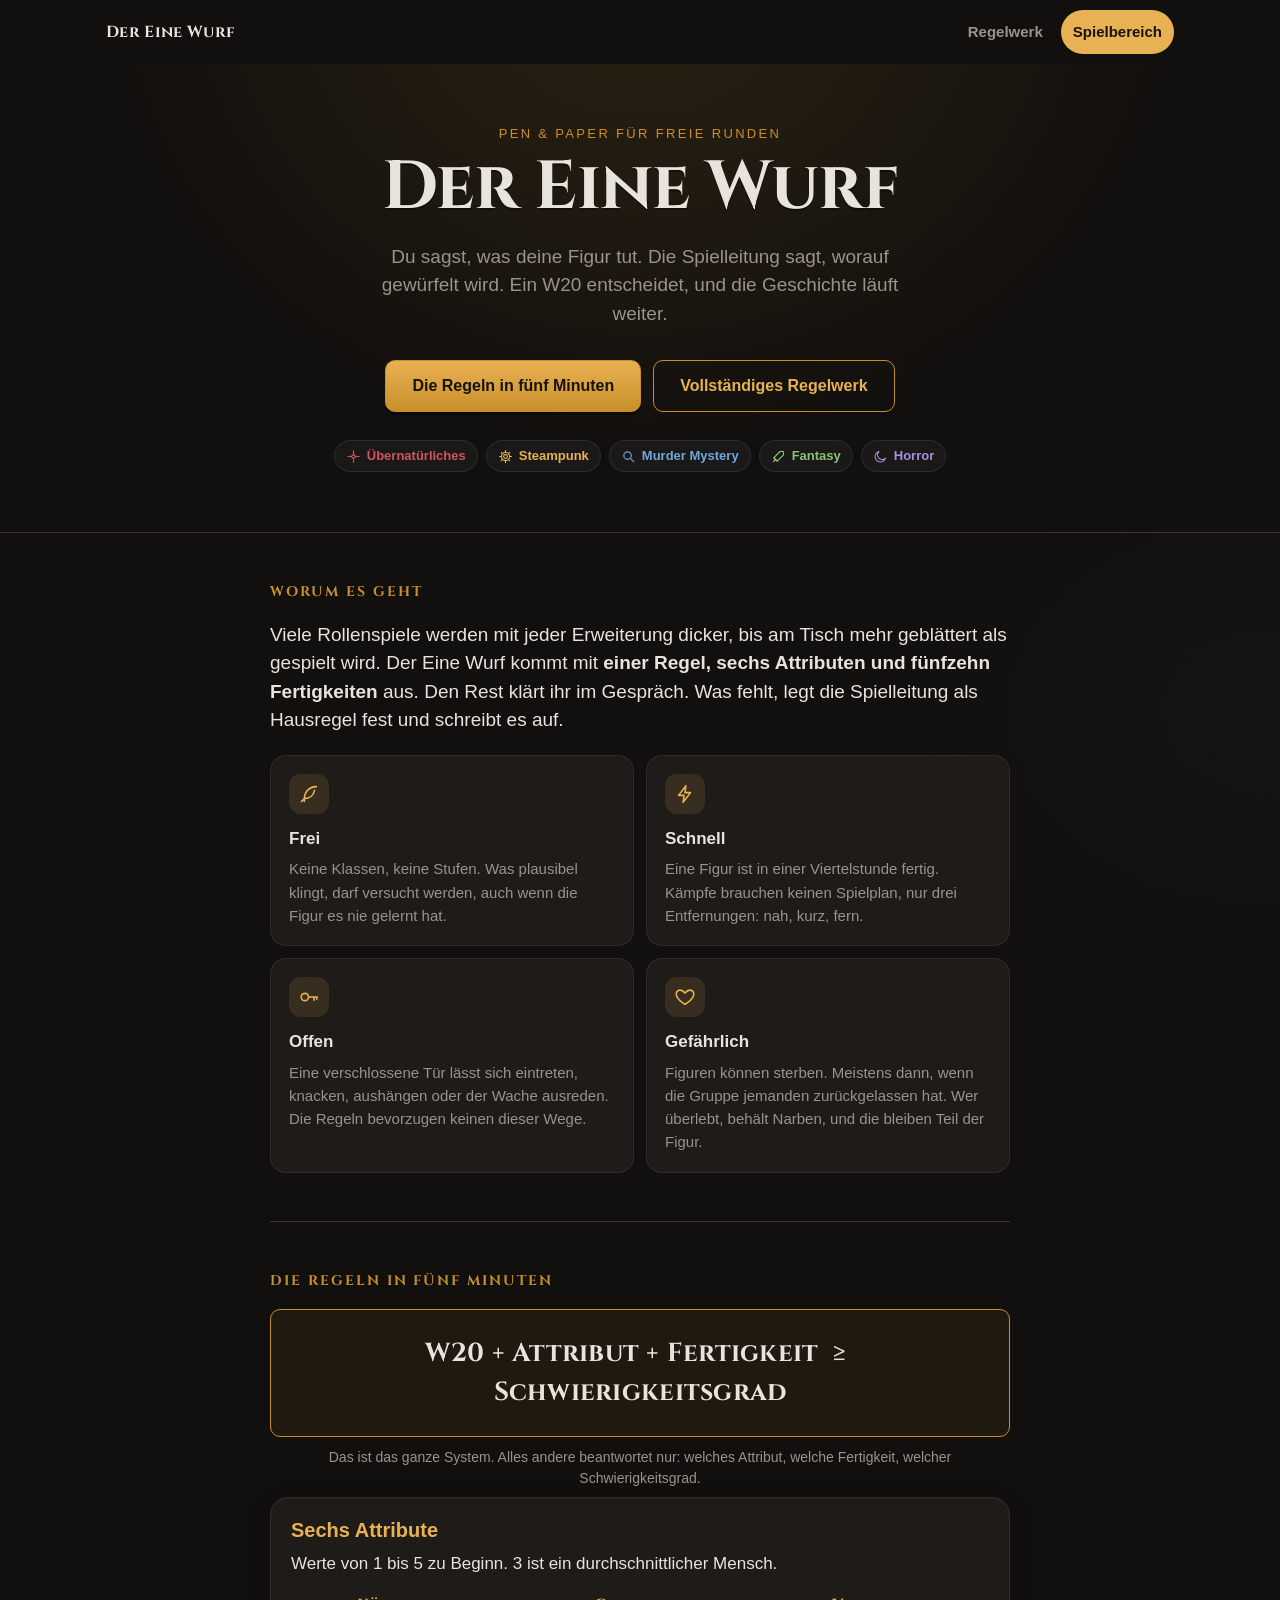
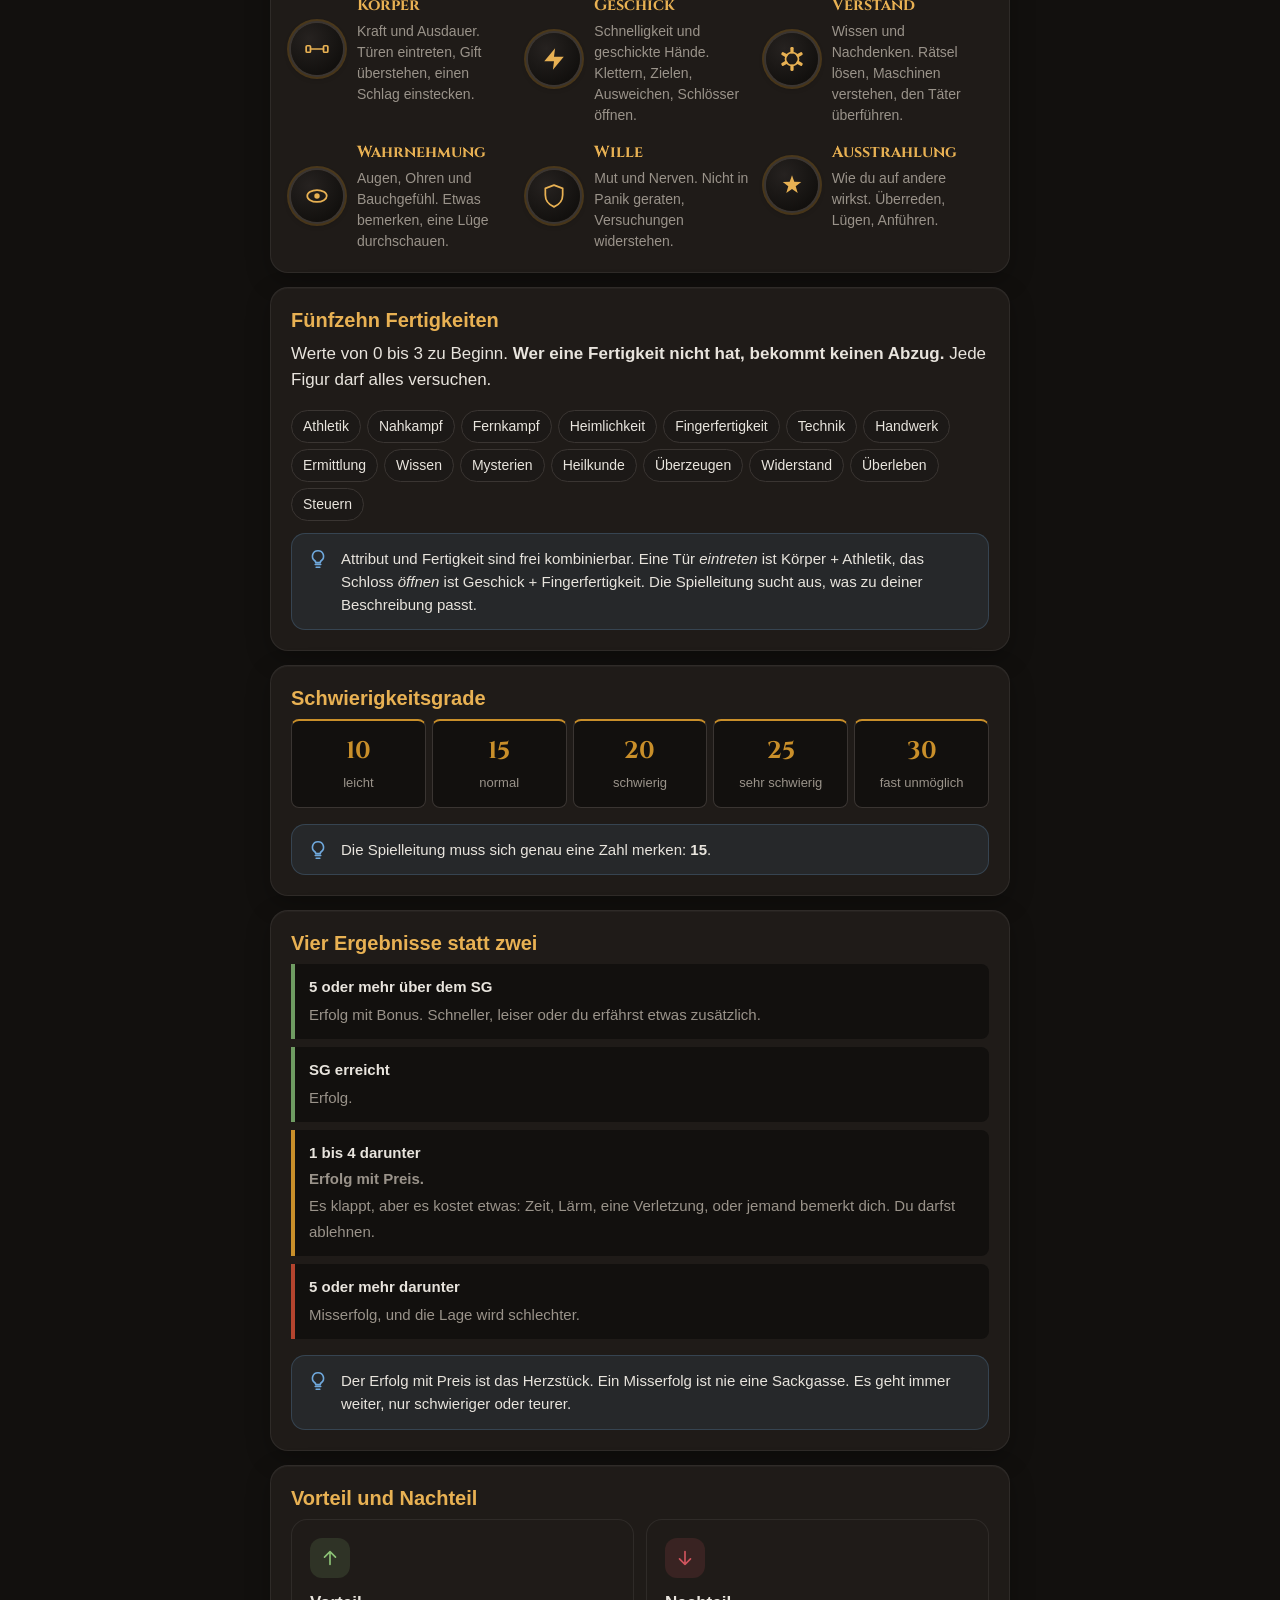
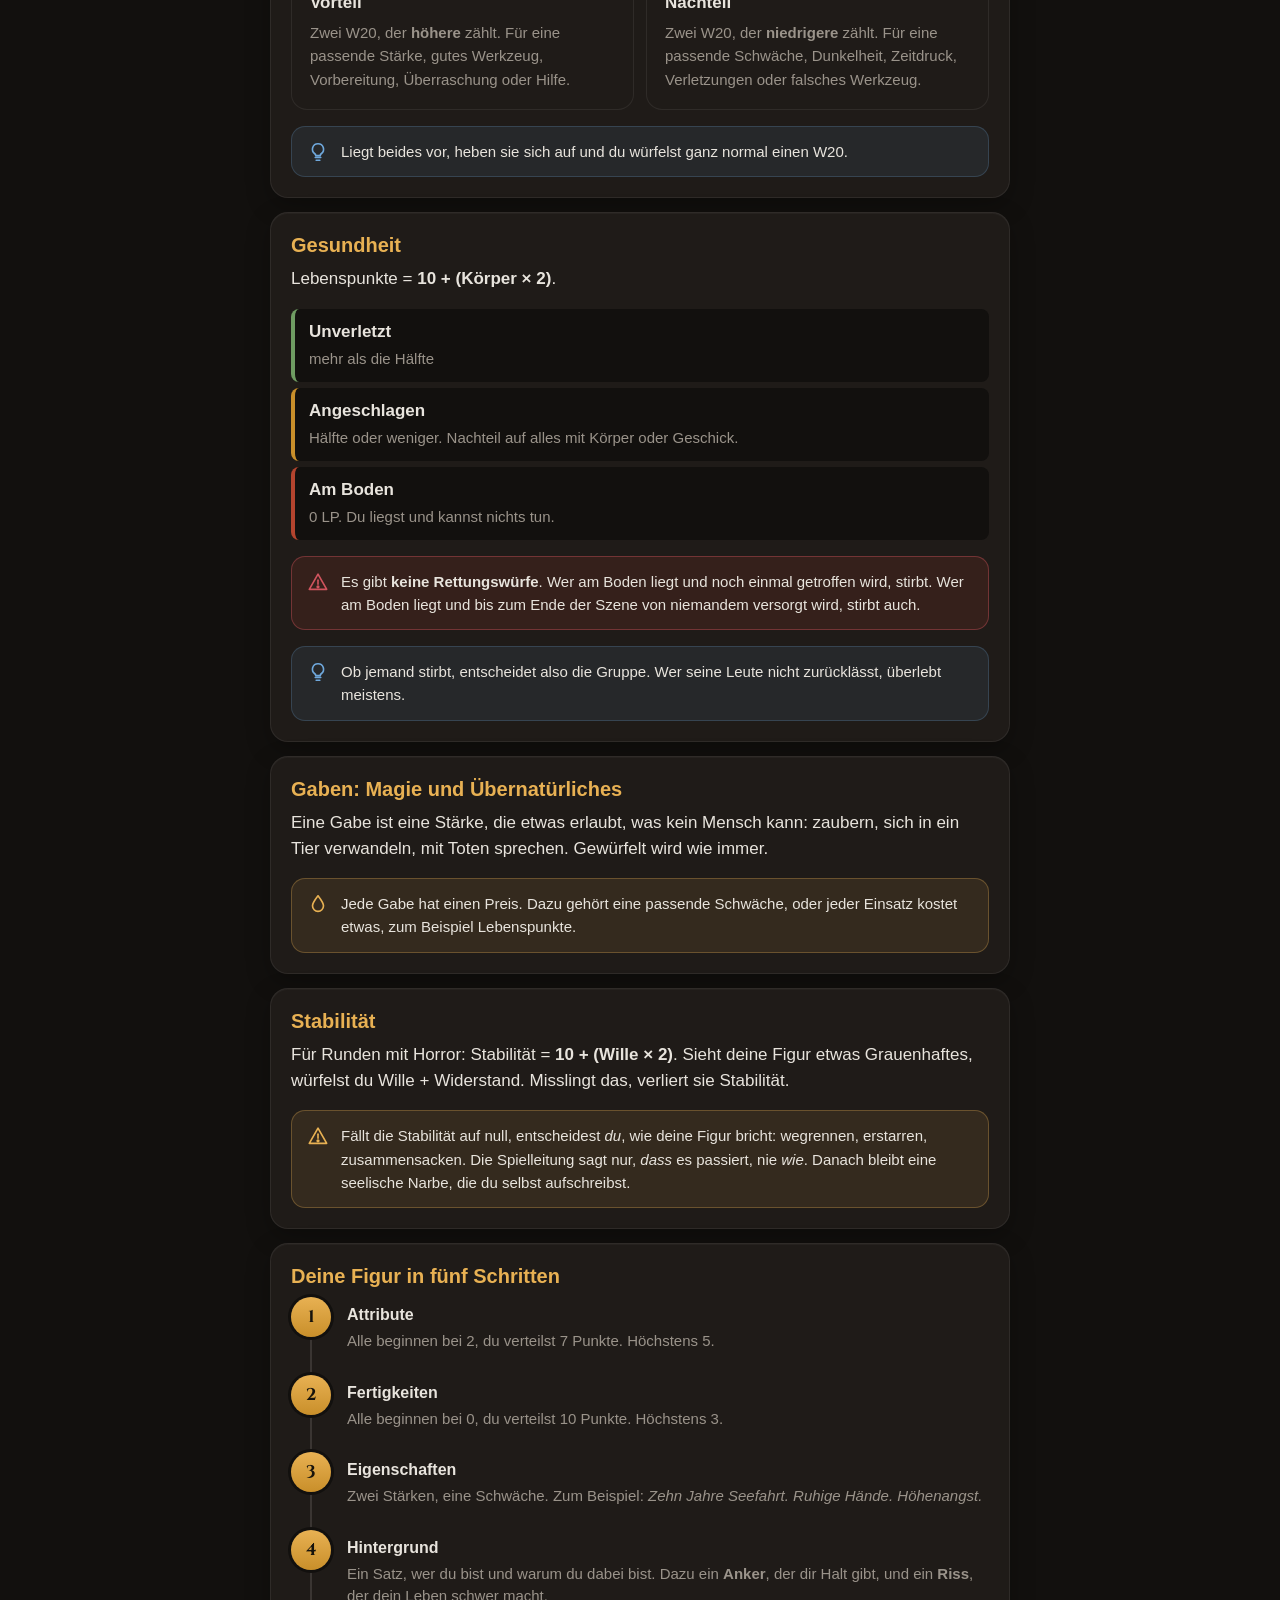
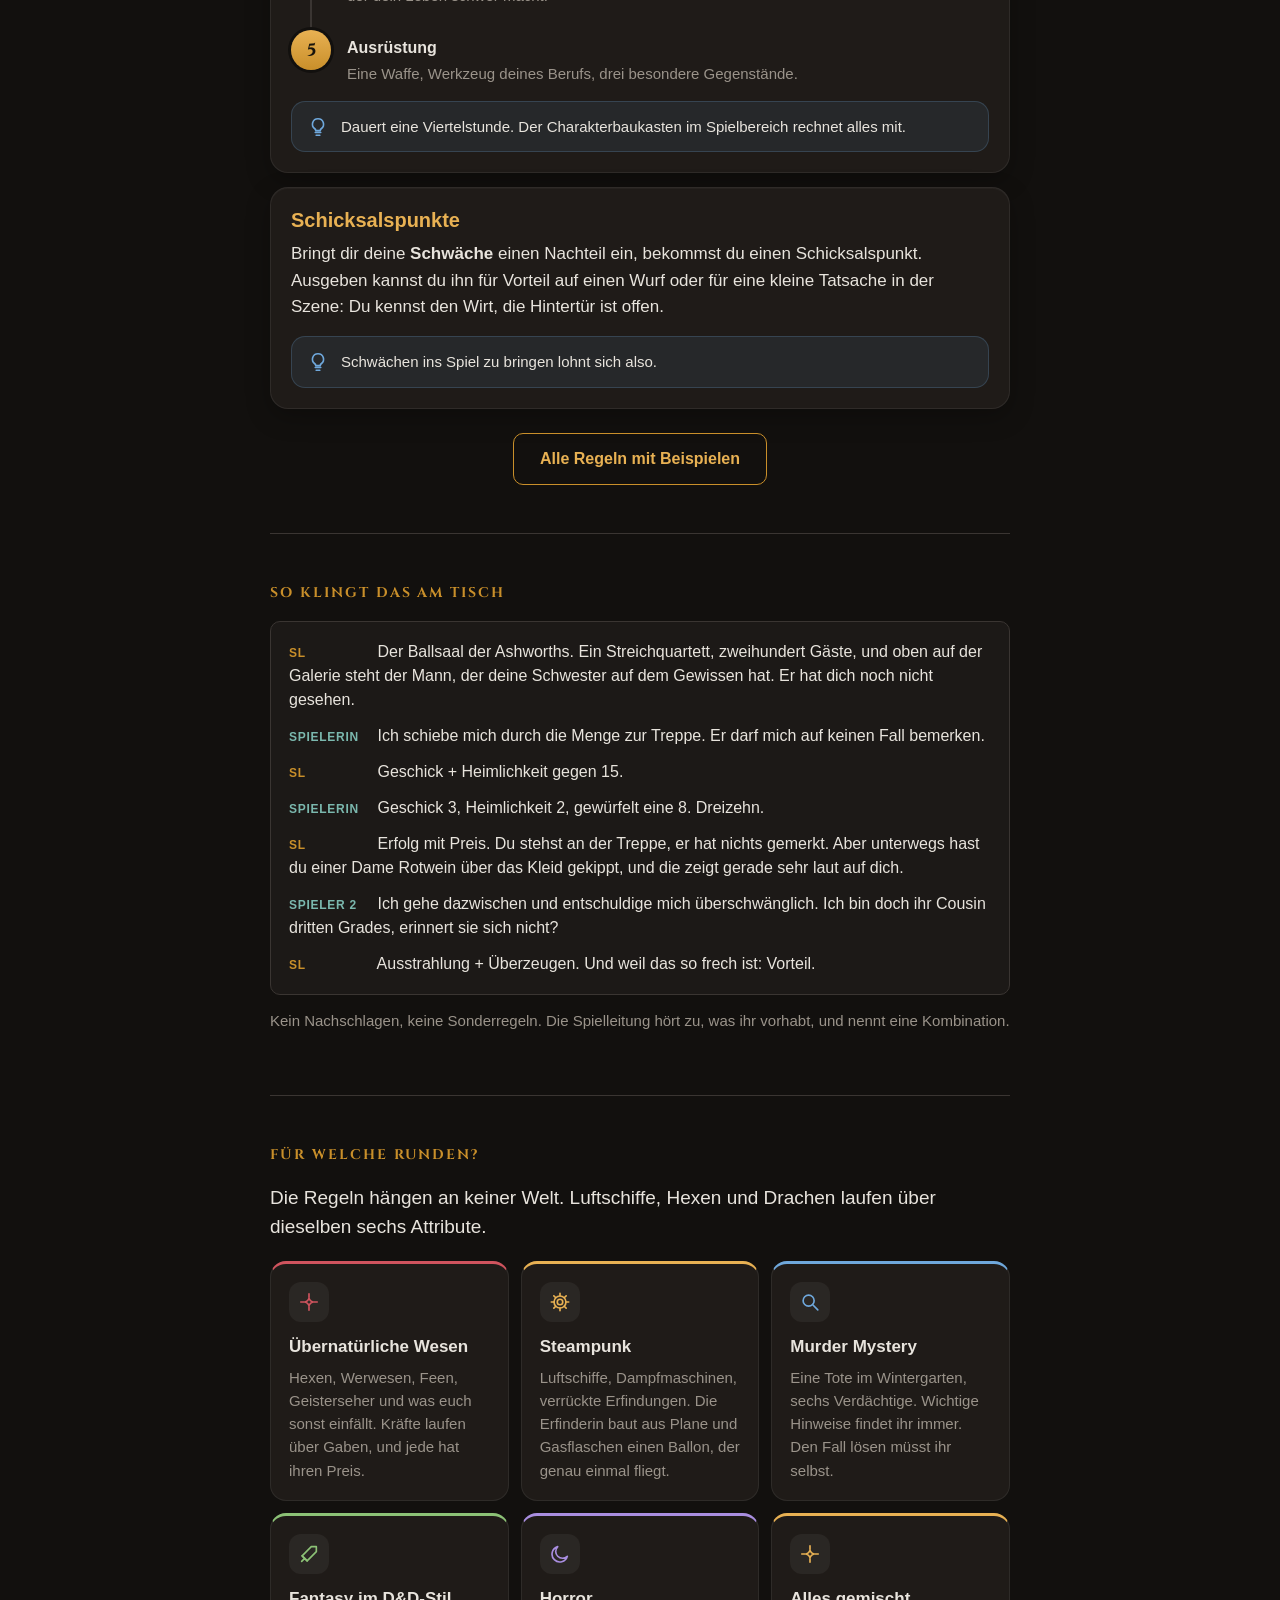
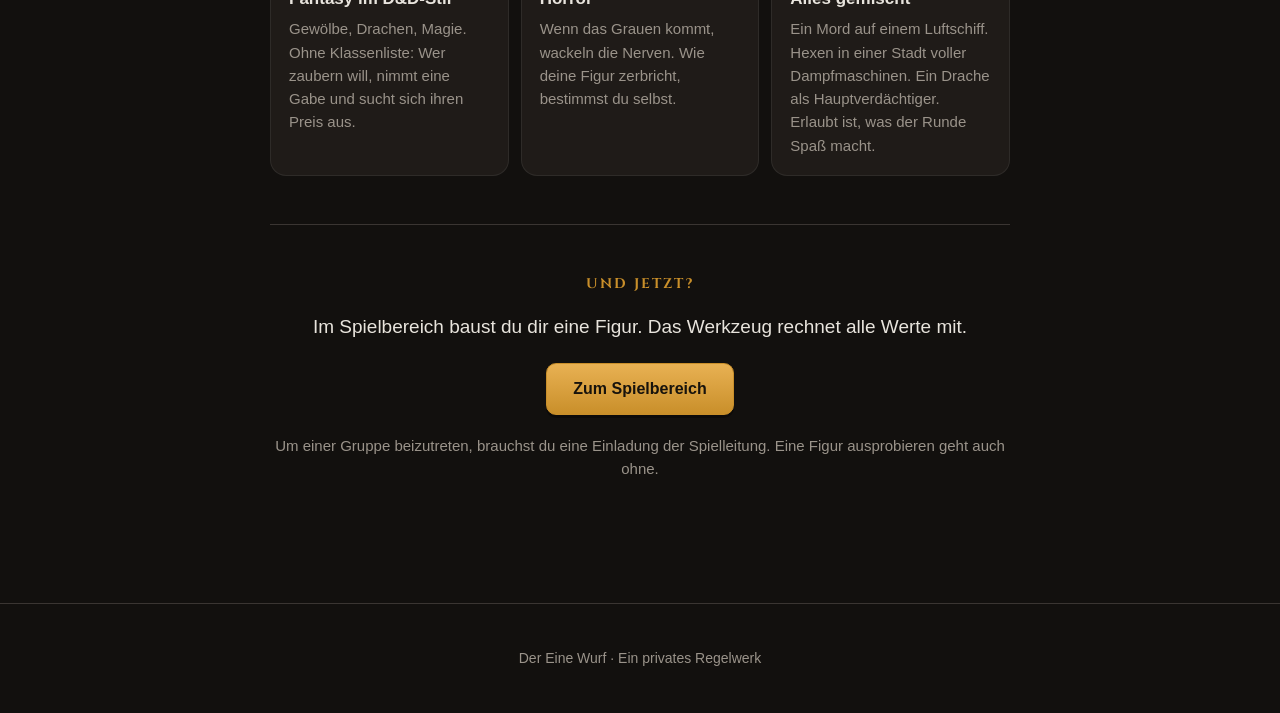
==== commit 12acbd2a: "Regelwerk überarbeitet: einfache Sprache, Ideenlisten, Hausregeln, modernes Design - Regeltexte neu " ====
--- a/index.html
+++ b/index.html
@@ -3,8 +3,8 @@
 <head>
 <meta charset="UTF-8">
 <meta name="viewport" content="width=device-width, initial-scale=1, viewport-fit=cover">
-<title>Der Eine Wurf — ein Pen-&-Paper-Regelwerk</title>
-<meta name="description" content="Ein schlankes Pen-&-Paper-Regelwerk: ein Würfel, sechs Attribute, fünfzehn Fertigkeiten. Gebaut für freies Spiel und improvisierte Spielleitung.">
+<title>Der Eine Wurf · Pen & Paper</title>
+<meta name="description" content="Ein schlankes Pen-&-Paper-Regelwerk für übernatürliche Wesen, Steampunk, Murder Mystery und Fantasy. Ein W20, sechs Attribute, fünfzehn Fertigkeiten.">
 <meta name="theme-color" content="#12100e">
 <link rel="preconnect" href="https://fonts.googleapis.com">
 <link rel="preconnect" href="https://fonts.gstatic.com" crossorigin>
@@ -14,21 +14,59 @@
 </head>
 <body class="oeffentlich">
 
+<!-- Symbolsammlung: einmal definiert, unten per <use> benutzt.
+     Spart viel doppeltes SVG und hält die Seite ohne JavaScript.
+     Dieselben Formen wie in daten/regeln-render.js. -->
+<svg width="0" height="0" style="position:absolute" aria-hidden="true">
+  <defs>
+    <symbol id="i-feder" viewBox="0 0 24 24"><path d="M20 4c-7 0-13 5-13 13v3M7 17c6 0 10-4 11-9M4 20l3-3"/></symbol>
+    <symbol id="i-blitz" viewBox="0 0 24 24"><path d="M13 3L5 13.5h6L10 21l8-10.5h-6z"/></symbol>
+    <symbol id="i-schluessel" viewBox="0 0 24 24"><circle cx="7.5" cy="12" r="4"/><path d="M11.5 12H21M17.5 12v3.5M20.5 12v2.5"/></symbol>
+    <symbol id="i-herz" viewBox="0 0 24 24"><path d="M12 20s-7.5-4.5-9.3-9.3C1.5 7.3 3.6 4.5 6.8 4.5c2 0 3.6 1.2 5.2 3.2 1.6-2 3.2-3.2 5.2-3.2 3.2 0 5.3 2.8 4.1 6.2C19.5 15.5 12 20 12 20z"/></symbol>
+    <symbol id="i-tropfen" viewBox="0 0 24 24"><path d="M12 3c3.5 4.5 6 7.8 6 11a6 6 0 0 1-12 0c0-3.2 2.5-6.5 6-11z"/></symbol>
+    <symbol id="i-zahnrad" viewBox="0 0 24 24"><circle cx="12" cy="12" r="3"/><path d="M12 2.5v3M12 18.5v3M2.5 12h3M18.5 12h3M5.3 5.3l2.1 2.1M16.6 16.6l2.1 2.1M5.3 18.7l2.1-2.1M16.6 7.4l2.1-2.1"/><circle cx="12" cy="12" r="6.5"/></symbol>
+    <symbol id="i-lupe" viewBox="0 0 24 24"><circle cx="10.5" cy="10.5" r="6"/><path d="M15 15l5.5 5.5"/></symbol>
+    <symbol id="i-schwert" viewBox="0 0 24 24"><path d="M14.5 4H20v5.5L10 19.5 4.5 14z"/><path d="M7 17l-3 3M4.5 14l5.5 5.5"/></symbol>
+    <symbol id="i-mond" viewBox="0 0 24 24"><path d="M20 14.5A8.5 8.5 0 1 1 9.5 4a6.8 6.8 0 0 0 10.5 10.5z"/></symbol>
+    <symbol id="i-idee" viewBox="0 0 24 24"><path d="M9 18h6M10 21h4M12 3a6 6 0 0 0-3.5 10.9c.6.5 1 1.2 1 2V16h5v-.1c0-.8.4-1.5 1-2A6 6 0 0 0 12 3z"/></symbol>
+    <symbol id="i-warnung" viewBox="0 0 24 24"><path d="M12 3.5L2.5 20h19z"/><path d="M12 10v4.5"/><circle cx="12" cy="17.3" r=".9" fill="currentColor"/></symbol>
+    <symbol id="i-hoch" viewBox="0 0 24 24"><path d="M12 19V5M6 11l6-6 6 6"/></symbol>
+    <symbol id="i-runter" viewBox="0 0 24 24"><path d="M12 5v14M6 13l6 6 6-6"/></symbol>
+    <symbol id="i-funke" viewBox="0 0 24 24"><path d="M12 3v4M12 17v4M3 12h4M17 12h4M12 8l1.5 2.5L16 12l-2.5 1.5L12 16l-1.5-2.5L8 12l2.5-1.5z"/></symbol>
+    <symbol id="i-stern" viewBox="0 0 24 24"><path d="M12 3.5l2.6 5.3 5.9.9-4.3 4.1 1 5.8L12 16.9l-5.2 2.7 1-5.8-4.3-4.1 5.9-.9z"/></symbol>
+    <symbol id="i-szene" viewBox="0 0 24 24"><path d="M4 4h16v12H8l-4 4z"/><path d="M8 8.5h8M8 11.5h5"/></symbol>
+  </defs>
+</svg>
+
+<nav class="leiste-oben">
+  <a class="leiste-marke" href="index.html">Der Eine Wurf</a>
+  <div class="leiste-links">
+    <a href="regelwerk.html">Regelwerk</a>
+    <a class="leiste-knopf" href="spiel.html">Spielbereich</a>
+  </div>
+</nav>
+
 <!-- ==========================================================
      KOPF
      ========================================================== -->
 <header class="held">
   <div class="held-innen">
-    <p class="held-vorspann">Ein Pen-&-Paper-Regelwerk</p>
+    <p class="held-vorspann">Pen & Paper für freie Runden</p>
     <h1>Der Eine&nbsp;Wurf</h1>
     <p class="held-satz">
-      Du sagst, was dein Charakter tut. Der Spielleiter sagt, worauf gewürfelt wird.
-      Ein W20 entscheidet. Weiter.
+      Du sagst, was deine Figur tut. Die Spielleitung sagt, worauf gewürfelt wird.
+      Ein W20 entscheidet, und die Geschichte läuft weiter.
     </p>
     <div class="held-knoepfe">
       <a class="knopf-gross" href="#regeln">Die Regeln in fünf Minuten</a>
-      <a class="knopf-gross knopf-hohl" href="regelwerk.html">Das vollständige Regelwerk</a>
-      <a class="knopf-gross knopf-hohl" href="spiel.html">Zum Spielbereich</a>
+      <a class="knopf-gross knopf-hohl" href="regelwerk.html">Vollständiges Regelwerk</a>
+    </div>
+    <div class="genre-reihe" aria-label="Geeignet für">
+      <span class="genre-wesen"><svg><use href="#i-funke"/></svg>Übernatürliches</span>
+      <span class="genre-steampunk"><svg><use href="#i-zahnrad"/></svg>Steampunk</span>
+      <span class="genre-mystery"><svg><use href="#i-lupe"/></svg>Murder Mystery</span>
+      <span class="genre-fantasy"><svg><use href="#i-schwert"/></svg>Fantasy</span>
+      <span class="genre-horror"><svg><use href="#i-mond"/></svg>Horror</span>
     </div>
   </div>
 </header>
@@ -36,36 +74,36 @@
 <main class="seite">
 
 <!-- ==========================================================
-     WAS IST DAS
+     WORUM ES GEHT
      ========================================================== -->
 <section class="block">
   <h2>Worum es geht</h2>
   <p class="gross">
-    Die meisten Rollenspiele wachsen mit den Jahren zu. Irgendwann sitzt man am Tisch
-    und blättert, statt zu spielen. Dieses Regelwerk geht den anderen Weg: <b>eine Regel,
-    sechs Attribute, fünfzehn Fertigkeiten.</b> Alles Übrige entsteht im Gespräch.
+    Viele Rollenspiele werden mit jeder Erweiterung dicker, bis am Tisch mehr geblättert
+    als gespielt wird. Der Eine Wurf kommt mit <b>einer Regel, sechs Attributen und
+    fünfzehn Fertigkeiten</b> aus. Den Rest klärt ihr im Gespräch. Was fehlt, legt die Spielleitung als Hausregel fest und schreibt es auf.
   </p>
 
   <div class="karten-gitter">
     <div class="info-karte">
+      <span class="info-icon"><svg><use href="#i-feder"/></svg></span>
       <h3>Frei</h3>
-      <p>Es gibt keine Klassen und keine Stufen. Du beschreibst, was du versuchst — und wenn
-      es plausibel ist, geht es. Auch wenn niemand es „gelernt“ hat.</p>
+      <p>Keine Klassen, keine Stufen. Was plausibel klingt, darf versucht werden, auch wenn die Figur es nie gelernt hat.</p>
     </div>
     <div class="info-karte">
+      <span class="info-icon"><svg><use href="#i-blitz"/></svg></span>
       <h3>Schnell</h3>
-      <p>Ein Charakter ist in einer Viertelstunde fertig. Ein Kampf braucht keine Karte und
-      keine Figuren, nur drei Entfernungen: nah, kurz, fern.</p>
+      <p>Eine Figur ist in einer Viertelstunde fertig. Kämpfe brauchen keinen Spielplan, nur drei Entfernungen: nah, kurz, fern.</p>
     </div>
     <div class="info-karte">
+      <span class="info-icon"><svg><use href="#i-schluessel"/></svg></span>
       <h3>Offen</h3>
-      <p>Eine verschlossene Tür kann man aufbrechen, knacken, umgehen, aushängen oder die
-      Wache dazu überreden, sie zu öffnen. Das System bevorzugt keinen dieser Wege.</p>
+      <p>Eine verschlossene Tür lässt sich eintreten, knacken, aushängen oder der Wache ausreden. Die Regeln bevorzugen keinen dieser Wege.</p>
     </div>
     <div class="info-karte">
+      <span class="info-icon"><svg><use href="#i-herz"/></svg></span>
       <h3>Gefährlich</h3>
-      <p>Charaktere können sterben, und sie tragen davon. Nicht durch Würfelpech allein,
-      sondern weil jemand gegangen ist, statt zu bleiben.</p>
+      <p>Figuren können sterben. Meistens dann, wenn die Gruppe jemanden zurückgelassen hat. Wer überlebt, behält Narben, und die bleiben Teil der Figur.</p>
     </div>
   </div>
 </section>
@@ -76,27 +114,23 @@
 <section class="block" id="regeln">
   <h2>Die Regeln in fünf Minuten</h2>
 
-  <div class="formel">
-    W20 + Attribut + Fertigkeit &nbsp;≥&nbsp; Schwierigkeitsgrad
-  </div>
+  <div class="formel">W20 + Attribut + Fertigkeit &nbsp;≥&nbsp; Schwierigkeitsgrad</div>
   <p class="formel-fuss">Das ist das ganze System. Alles andere beantwortet nur: welches Attribut, welche Fertigkeit, welcher Schwierigkeitsgrad.</p>
 
   <!-- --- Attribute --- -->
-  <div class="karte">
-    <div class="karte-kopf">
-      <h2>Sechs Attribute</h2>
-      <span class="hinweis">Werte von 1 bis 5 zu Beginn. 3 ist ein durchschnittlicher Mensch.</span>
-    </div>
+  <article class="regel-karte">
+    <h3 class="regel-titel">Sechs Attribute</h3>
+    <p class="regel-kurz">Werte von 1 bis 5 zu Beginn. 3 ist ein durchschnittlicher Mensch.</p>
     <div class="bogen-gitter gitter-drei">
       <div class="attribut-schild">
         <div class="wappen"><svg viewBox="0 0 24 24" fill="none" stroke="currentColor" stroke-width="1.6" stroke-linecap="round" stroke-linejoin="round">
           <rect x="2" y="9" width="4" height="6" rx="1"/><rect x="18" y="9" width="4" height="6" rx="1"/><line x1="6" y1="12" x2="18" y2="12"/>
         </svg></div>
-        <div class="attribut-schild-text"><h3>Körper</h3><p>Muskeln, Zähigkeit, Kondition. Türen eintreten, Gift überstehen, einen Schlag wegstecken.</p></div>
+        <div class="attribut-schild-text"><h3>Körper</h3><p>Kraft und Ausdauer. Türen eintreten, Gift überstehen, einen Schlag einstecken.</p></div>
       </div>
       <div class="attribut-schild">
         <div class="wappen"><svg viewBox="0 0 24 24"><path fill="currentColor" d="M13 2L3 14h9l-1 8 10-12h-9l1-8z"/></svg></div>
-        <div class="attribut-schild-text"><h3>Geschick</h3><p>Feinmotorik, Reflexe, Balance. Schlösser, Zielen, Ausweichen, lautlos gehen.</p></div>
+        <div class="attribut-schild-text"><h3>Geschick</h3><p>Schnelligkeit und geschickte Hände. Klettern, Zielen, Ausweichen, Schlösser öffnen.</p></div>
       </div>
       <div class="attribut-schild">
         <div class="wappen"><svg viewBox="0 0 24 24" fill="none" stroke="currentColor" stroke-width="1.6">
@@ -108,207 +142,193 @@
           <rect x="10.5" y="1" width="3" height="6" rx="1" fill="currentColor" stroke="none" transform="rotate(240 12 12)"/>
           <rect x="10.5" y="1" width="3" height="6" rx="1" fill="currentColor" stroke="none" transform="rotate(300 12 12)"/>
         </svg></div>
-        <div class="attribut-schild-text"><h3>Verstand</h3><p>Wissen, Logik, Planung. Maschinen verstehen, Zusammenhänge schließen, eine Chiffre knacken.</p></div>
+        <div class="attribut-schild-text"><h3>Verstand</h3><p>Wissen und Nachdenken. Rätsel lösen, Maschinen verstehen, den Täter überführen.</p></div>
       </div>
       <div class="attribut-schild">
         <div class="wappen"><svg viewBox="0 0 24 24" fill="none" stroke="currentColor" stroke-width="1.6">
           <ellipse cx="12" cy="12" rx="9" ry="5.5"/><circle cx="12" cy="12" r="2.5" fill="currentColor" stroke="none"/>
         </svg></div>
-        <div class="attribut-schild-text"><h3>Wahrnehmung</h3><p>Sinne, Instinkt, Menschenkenntnis. Etwas Verstecktes bemerken, eine Lüge im Gesicht lesen.</p></div>
+        <div class="attribut-schild-text"><h3>Wahrnehmung</h3><p>Augen, Ohren und Bauchgefühl. Etwas bemerken, eine Lüge durchschauen.</p></div>
       </div>
       <div class="attribut-schild">
         <div class="wappen"><svg viewBox="0 0 24 24" fill="none" stroke="currentColor" stroke-width="1.6" stroke-linejoin="round">
           <path d="M12 2L20 5V11C20 16 16.5 20 12 22C7.5 20 4 16 4 11V5Z"/>
         </svg></div>
-        <div class="attribut-schild-text"><h3>Wille</h3><p>Mut, Selbstbeherrschung, geistige Härte. Panik unterdrücken, einem Verhör standhalten.</p></div>
+        <div class="attribut-schild-text"><h3>Wille</h3><p>Mut und Nerven. Nicht in Panik geraten, Versuchungen widerstehen.</p></div>
       </div>
       <div class="attribut-schild">
         <div class="wappen"><svg viewBox="0 0 24 24"><polygon fill="currentColor" points="12,3 14.12,9.09 20.56,9.22 15.42,13.11 17.29,19.28 12,15.6 6.71,19.28 8.58,13.11 3.44,9.22 9.88,9.09"/></svg></div>
-        <div class="attribut-schild-text"><h3>Ausstrahlung</h3><p>Auftreten, Überzeugen, Präsenz. Verhandeln, bluffen, befehlen, eine Menge aufwiegeln.</p></div>
-      </div>
-    </div>
-  </div>
+        <div class="attribut-schild-text"><h3>Ausstrahlung</h3><p>Wie du auf andere wirkst. Überreden, Lügen, Anführen.</p></div>
+      </div>
+    </div>
+  </article>
 
   <!-- --- Fertigkeiten --- -->
-  <div class="karte">
-    <div class="karte-kopf">
-      <h2>Fünfzehn Fertigkeiten</h2>
-      <span class="hinweis">Werte von 0 bis 3 zu Beginn. <b>Eine Fertigkeit auf 0 gibt keinen Bonus, aber auch keinen Abzug</b> — jeder darf alles versuchen.</span>
-    </div>
+  <article class="regel-karte">
+    <h3 class="regel-titel">Fünfzehn Fertigkeiten</h3>
+    <p class="regel-kurz">Werte von 0 bis 3 zu Beginn. <b>Wer eine Fertigkeit nicht hat, bekommt keinen Abzug.</b> Jede Figur darf alles versuchen.</p>
     <p class="marken">
       <span>Athletik</span><span>Nahkampf</span><span>Fernkampf</span><span>Heimlichkeit</span><span>Fingerfertigkeit</span><span>Technik</span><span>Handwerk</span><span>Ermittlung</span><span>Wissen</span><span>Mysterien</span><span>Heilkunde</span><span>Überzeugen</span><span>Widerstand</span><span>Überleben</span><span>Steuern</span>
     </p>
-    <p class="hinweis-schild">Attribut und Fertigkeit sind nicht fest verdrahtet. Ein Schloss <i>aufbrechen</i> ist Körper + Athletik, <i>knacken</i> ist Geschick + Fingerfertigkeit, <i>verstehen</i> ist Verstand + Technik. Der Spielleiter entscheidet, was zu deiner Beschreibung passt.</p>
-  </div>
+    <div class="regel-merke"><svg class="kasten-icon"><use href="#i-idee"/></svg><p>Attribut und Fertigkeit sind frei kombinierbar. Eine Tür <i>eintreten</i> ist Körper + Athletik, das Schloss <i>öffnen</i> ist Geschick + Fingerfertigkeit. Die Spielleitung sucht aus, was zu deiner Beschreibung passt.</p></div>
+  </article>
 
   <!-- --- Schwierigkeit --- -->
-  <div class="karte">
-    <div class="karte-kopf"><h2>Schwierigkeitsgrade</h2></div>
+  <article class="regel-karte">
+    <h3 class="regel-titel">Schwierigkeitsgrade</h3>
     <div class="sg-leiste">
       <div><b>10</b><span>leicht</span></div>
       <div><b>15</b><span>normal</span></div>
       <div><b>20</b><span>schwierig</span></div>
       <div><b>25</b><span>sehr schwierig</span></div>
-      <div><b>30</b><span>extrem</span></div>
-    </div>
-    <p class="hinweis-schild">Der Spielleiter muss sich genau eine Zahl merken: <b>15</b>.</p>
-  </div>
+      <div><b>30</b><span>fast unmöglich</span></div>
+    </div>
+    <div class="regel-merke"><svg class="kasten-icon"><use href="#i-idee"/></svg><p>Die Spielleitung muss sich genau eine Zahl merken: <b>15</b>.</p></div>
+  </article>
 
   <!-- --- Ergebnisse --- -->
-  <div class="karte">
-    <div class="karte-kopf"><h2>Vier Ergebnisse, nicht zwei</h2></div>
+  <article class="regel-karte">
+    <h3 class="regel-titel">Vier Ergebnisse statt zwei</h3>
     <div class="ergebnis-leiter">
-      <div class="stufe gut"><b>5 oder mehr über dem SG</b><span>Erfolg und ein Bonus — schneller, leiser, eine zusätzliche Information.</span></div>
+      <div class="stufe gut"><b>5 oder mehr über dem SG</b><span>Erfolg mit Bonus. Schneller, leiser oder du erfährst etwas zusätzlich.</span></div>
       <div class="stufe gut"><b>SG erreicht</b><span>Erfolg.</span></div>
-      <div class="stufe mittel"><b>1 bis 4 darunter</b><span><b>Erfolg mit Preis.</b> Es klappt — aber es kostet Zeit, Lärm, Material, eine Verletzung, oder es bleibt eine Spur zurück. Du darfst ablehnen.</span></div>
-      <div class="stufe schlecht"><b>5 oder mehr darunter</b><span>Misserfolg mit Komplikation. Die Lage wird schlechter.</span></div>
-    </div>
-    <p class="hinweis-schild">„Erfolg mit Preis“ ist das Herzstück. Ein Misserfolg blockiert nie den einzigen Weg — er kostet etwas oder öffnet einen anderen.</p>
-  </div>
+      <div class="stufe mittel"><b>1 bis 4 darunter</b><span><b>Erfolg mit Preis.</b> Es klappt, aber es kostet etwas: Zeit, Lärm, eine Verletzung, oder jemand bemerkt dich. Du darfst ablehnen.</span></div>
+      <div class="stufe schlecht"><b>5 oder mehr darunter</b><span>Misserfolg, und die Lage wird schlechter.</span></div>
+    </div>
+    <div class="regel-merke"><svg class="kasten-icon"><use href="#i-idee"/></svg><p>Der Erfolg mit Preis ist das Herzstück. Ein Misserfolg ist nie eine Sackgasse. Es geht immer weiter, nur schwieriger oder teurer.</p></div>
+  </article>
 
   <!-- --- Vorteil --- -->
-  <div class="karte">
-    <div class="karte-kopf"><h2>Vorteil und Nachteil</h2></div>
+  <article class="regel-karte">
+    <h3 class="regel-titel">Vorteil und Nachteil</h3>
     <div class="zwei-spalten">
-      <div class="info-karte">
-        <h3>▲ Vorteil</h3>
-        <p>Zwei W20, das <b>höhere</b> zählt. Gibt es für: passende Eigenschaft, gutes Werkzeug, Vorbereitung, Überraschung, Hilfe eines Mitspielers.</p>
-      </div>
-      <div class="info-karte">
-        <h3>▼ Nachteil</h3>
-        <p>Zwei W20, das <b>niedrigere</b> zählt. Gibt es für: hinderliche Eigenschaft, Dunkelheit, Zeitdruck, Verletzung, falsches Werkzeug.</p>
-      </div>
-    </div>
-    <p class="hinweis-schild">Keine Stufen, kein Aufrechnen. Liegt beides vor, würfelst du ganz normal einen W20.</p>
-  </div>
+      <div class="info-karte info-gut">
+        <span class="info-icon"><svg><use href="#i-hoch"/></svg></span>
+        <h3>Vorteil</h3>
+        <p>Zwei W20, der <b>höhere</b> zählt. Für eine passende Stärke, gutes Werkzeug, Vorbereitung, Überraschung oder Hilfe.</p>
+      </div>
+      <div class="info-karte info-schlecht">
+        <span class="info-icon"><svg><use href="#i-runter"/></svg></span>
+        <h3>Nachteil</h3>
+        <p>Zwei W20, der <b>niedrigere</b> zählt. Für eine passende Schwäche, Dunkelheit, Zeitdruck, Verletzungen oder falsches Werkzeug.</p>
+      </div>
+    </div>
+    <div class="regel-merke"><svg class="kasten-icon"><use href="#i-idee"/></svg><p>Liegt beides vor, heben sie sich auf und du würfelst ganz normal einen W20.</p></div>
+  </article>
 
   <!-- --- Gesundheit --- -->
-  <div class="karte">
-    <div class="karte-kopf">
-      <h2>Gesundheit</h2>
-      <span class="hinweis">Lebenspunkte = <b>10 + (Körper × 2)</b>.</span>
-    </div>
+  <article class="regel-karte">
+    <h3 class="regel-titel">Gesundheit</h3>
+    <p class="regel-kurz">Lebenspunkte = <b>10 + (Körper × 2)</b>.</p>
     <div class="zustand-leiter">
-      <div><b>Unversehrt</b><span>über der Hälfte</span></div>
-      <div class="warn"><b>Angeschlagen</b><span>auf der Hälfte oder darunter — Nachteil auf alles mit Körper oder Geschick</span></div>
-      <div class="gefahr"><b>Am Boden</b><span>0 LP — du liegst und kannst nicht handeln</span></div>
-    </div>
-    <p class="warnschild kritisch">Es gibt <b>keine Rettungswürfe</b>. Wer am Boden liegt und erneut Schaden nimmt, ist tot. Wer am Boden liegt und bis zum Ende der Szene niemanden hat, der ihn versorgt, ist tot.</p>
-    <p class="hinweis-schild">Sterben ist damit eine Frage der Geschichte, nicht des Würfelglücks. Bleiben deine Kameraden, lebst du wahrscheinlich.</p>
-  </div>
+      <div class="gut"><b>Unverletzt</b><span>mehr als die Hälfte</span></div>
+      <div class="mittel"><b>Angeschlagen</b><span>Hälfte oder weniger. Nachteil auf alles mit Körper oder Geschick.</span></div>
+      <div class="schlecht"><b>Am Boden</b><span>0 LP. Du liegst und kannst nichts tun.</span></div>
+    </div>
+    <div class="regel-warnung kritisch"><svg class="kasten-icon"><use href="#i-warnung"/></svg><p>Es gibt <b>keine Rettungswürfe</b>. Wer am Boden liegt und noch einmal getroffen wird, stirbt. Wer am Boden liegt und bis zum Ende der Szene von niemandem versorgt wird, stirbt auch.</p></div>
+    <div class="regel-merke"><svg class="kasten-icon"><use href="#i-idee"/></svg><p>Ob jemand stirbt, entscheidet also die Gruppe. Wer seine Leute nicht zurücklässt, überlebt meistens.</p></div>
+  </article>
+
+  <!-- --- Gaben --- -->
+  <article class="regel-karte">
+    <h3 class="regel-titel">Gaben: Magie und Übernatürliches</h3>
+    <p class="regel-kurz">Eine Gabe ist eine Stärke, die etwas erlaubt, was kein Mensch kann: zaubern, sich in ein Tier verwandeln, mit Toten sprechen. Gewürfelt wird wie immer.</p>
+    <div class="regel-warnung"><svg class="kasten-icon"><use href="#i-tropfen"/></svg><p>Jede Gabe hat einen Preis. Dazu gehört eine passende Schwäche, oder jeder Einsatz kostet etwas, zum Beispiel Lebenspunkte.</p></div>
+  </article>
 
   <!-- --- Stabilität --- -->
-  <div class="karte">
-    <div class="karte-kopf">
-      <h2>Stabilität</h2>
-      <span class="hinweis">Für Kampagnen mit Horror: Stabilität = <b>10 + (Wille × 2)</b>.</span>
-    </div>
-    <p>Wenn du etwas siehst, das nicht sein kann, würfelst du Wille + Widerstand. Bei Erfolg passiert nichts. Bei Misserfolg verlierst du Fassung.</p>
-    <p class="warnschild">Wenn deine Stabilität auf null fällt, entscheidest <i>du</i>, wie dein Charakter bricht — fliehen, erstarren, zusammenbrechen. Der Spielleiter sagt nur, <i>dass</i> es passiert, nie <i>was</i>. Niemand nimmt dir deine Figur weg. Zurück bleibt eine Narbe, die du selbst formulierst.</p>
-  </div>
+  <article class="regel-karte">
+    <h3 class="regel-titel">Stabilität</h3>
+    <p class="regel-kurz">Für Runden mit Horror: Stabilität = <b>10 + (Wille × 2)</b>. Sieht deine Figur etwas Grauenhaftes, würfelst du Wille + Widerstand. Misslingt das, verliert sie Stabilität.</p>
+    <div class="regel-warnung"><svg class="kasten-icon"><use href="#i-warnung"/></svg><p>Fällt die Stabilität auf null, entscheidest <i>du</i>, wie deine Figur bricht: wegrennen, erstarren, zusammensacken. Die Spielleitung sagt nur, <i>dass</i> es passiert, nie <i>wie</i>. Danach bleibt eine seelische Narbe, die du selbst aufschreibst.</p></div>
+  </article>
 
   <!-- --- Charakter --- -->
-  <div class="karte">
-    <div class="karte-kopf"><h2>Dein Charakter in fünf Schritten</h2></div>
+  <article class="regel-karte">
+    <h3 class="regel-titel">Deine Figur in fünf Schritten</h3>
     <div class="schritt-kette">
       <div class="schritt-glied"><span class="schritt-nr">1</span>
-        <div class="schritt-text"><h3>Attribute</h3><p>Alle starten auf 2, du verteilst 7 Punkte. Maximum 5.</p></div></div>
+        <div class="schritt-text"><h4>Attribute</h4><p>Alle beginnen bei 2, du verteilst 7 Punkte. Höchstens 5.</p></div></div>
       <div class="schritt-glied"><span class="schritt-nr">2</span>
-        <div class="schritt-text"><h3>Fertigkeiten</h3><p>Alle starten auf 0, du verteilst 10 Punkte. Maximum 3.</p></div></div>
+        <div class="schritt-text"><h4>Fertigkeiten</h4><p>Alle beginnen bei 0, du verteilst 10 Punkte. Höchstens 3.</p></div></div>
       <div class="schritt-glied"><span class="schritt-nr">3</span>
-        <div class="schritt-text"><h3>Eigenschaften</h3><p>Zwei Stärken, ein Makel. <i>Veteran des Kolonialkriegs. Ruhige Hände. Höhenangst.</i> Relevant heißt Vorteil oder Nachteil, sonst passiert nichts.</p></div></div>
+        <div class="schritt-text"><h4>Eigenschaften</h4><p>Zwei Stärken, eine Schwäche. Zum Beispiel: <i>Zehn Jahre Seefahrt. Ruhige Hände. Höhenangst.</i></p></div></div>
       <div class="schritt-glied"><span class="schritt-nr">4</span>
-        <div class="schritt-text"><h3>Hintergrund</h3><p>Ein Satz, wer du bist. Dazu ein <b>Anker</b> (was dir wirklich etwas bedeutet) und ein <b>Riss</b> (was in deinem Leben nicht in Ordnung ist).</p></div></div>
+        <div class="schritt-text"><h4>Hintergrund</h4><p>Ein Satz, wer du bist und warum du dabei bist. Dazu ein <b>Anker</b>, der dir Halt gibt, und ein <b>Riss</b>, der dein Leben schwer macht.</p></div></div>
       <div class="schritt-glied"><span class="schritt-nr">5</span>
-        <div class="schritt-text"><h3>Ausrüstung</h3><p>Eine Waffe, Werkzeug deines Berufs, drei besondere Gegenstände. Alltagskram wird nicht aufgeschrieben.</p></div></div>
-    </div>
-    <p class="hinweis-schild">Dauert eine Viertelstunde. Der Charakterbaukasten im Spielbereich rechnet alles mit.</p>
-  </div>
+        <div class="schritt-text"><h4>Ausrüstung</h4><p>Eine Waffe, Werkzeug deines Berufs, drei besondere Gegenstände.</p></div></div>
+    </div>
+    <div class="regel-merke"><svg class="kasten-icon"><use href="#i-idee"/></svg><p>Dauert eine Viertelstunde. Der Charakterbaukasten im Spielbereich rechnet alles mit.</p></div>
+  </article>
 
   <!-- --- Schicksalspunkte --- -->
-  <div class="karte">
-    <div class="karte-kopf"><h2>Schicksalspunkte</h2></div>
-    <p>Wenn dein <b>Makel</b> dir einen Nachteil einbringt, bekommst du einen Schicksalspunkt. Einen Schicksalspunkt ausgeben: Vorteil auf einen beliebigen Wurf.</p>
-    <p class="hinweis-schild">Deshalb lohnt es sich, seine Schwächen selbst ins Spiel zu bringen, statt sie zu verstecken.</p>
-  </div>
+  <article class="regel-karte">
+    <h3 class="regel-titel">Schicksalspunkte</h3>
+    <p class="regel-kurz">Bringt dir deine <b>Schwäche</b> einen Nachteil ein, bekommst du einen Schicksalspunkt. Ausgeben kannst du ihn für Vorteil auf einen Wurf oder für eine kleine Tatsache in der Szene: Du kennst den Wirt, die Hintertür ist offen.</p>
+    <div class="regel-merke"><svg class="kasten-icon"><use href="#i-idee"/></svg><p>Schwächen ins Spiel zu bringen lohnt sich also.</p></div>
+  </article>
+
+  <p class="weiter-link"><a class="knopf-gross knopf-hohl" href="regelwerk.html">Alle Regeln mit Beispielen</a></p>
 </section>
 
 <!-- ==========================================================
      WIE SICH DAS ANFÜHLT
      ========================================================== -->
 <section class="block">
-  <h2>Wie sich eine Szene anfühlt</h2>
+  <h2>So klingt das am Tisch</h2>
 
   <div class="szene">
-    <p><span class="wer sl">SL</span> Die Werkstatt ist leer. Werkbank voller Späne. An der Wand hängen vierzehn identische Uhren — alle stehen auf 3:40. In der Ecke ein Druckbohrer, der Kessel ist noch warm.</p>
-    <p><span class="wer sp">Spielerin</span> Ich gehe zu den Uhren. Sind die kaputt oder hat die jemand angehalten?</p>
-    <p><span class="wer sl">SL</span> Verstand + Technik gegen 15.</p>
-    <p><span class="wer sp">Spielerin</span> Verstand 4, Technik 2… achtzehn.</p>
-    <p><span class="wer sl">SL</span> Sie sind nicht kaputt. Jemand stellt sie jeden Morgen neu, und jede Nacht bleiben sie wieder um 3:40 stehen.</p>
-    <p><span class="wer sp">Spieler 2</span> Ich schaue mir den Bohrer an. Wenn der Kessel noch warm ist, war vor kurzem jemand hier — ich will wissen, wie lange.</p>
-    <p><span class="wer sl">SL</span> Gute Idee, das ist Wahrnehmung + Ermittlung. Und weil du selbst mit solchen Maschinen arbeitest, hast du Vorteil.</p>
-  </div>
-
-  <p class="leise">Kein Nachschlagen, keine Sonderregeln. Der Spielleiter hört zu, was ihr versucht, und nennt eine Kombination.</p>
-</section>
-
-<!-- ==========================================================
-     WESEN — optionales Modul
-     Bewusst NACH den Grundregeln und VOR dem Setting: Es ist
-     eine Erweiterung, keine Voraussetzung. Wer nur Menschen
-     spielt, kann den Abschnitt überspringen.
-     ========================================================== -->
-<section class="block" id="wesen">
-  <h2>Wesen spielen</h2>
-  <p class="gross">
-    Wenn ihr keine Menschen spielen wollt — Vampire, Verwandelte, Wiedergänger, Maschinenmenschen —
-    braucht ihr dafür <b>kein zweites Regelwerk</b>. Es gibt keine Arten in dieser Welt.
-    Es gibt Menschen, denen etwas widerfahren ist.
-  </p>
-
-  <div class="karte">
-    <div class="karte-kopf"><h2>Vier Zeilen mehr auf dem Bogen</h2></div>
-    <div class="karten-gitter">
-      <div class="info-karte"><h3>Gabe</h3><p>Eine Sache, die ein Mensch nicht kann. Ein Satz. Sie kostet immer etwas.</p></div>
-      <div class="info-karte"><h3>Bann</h3><p>Was dich zwingt oder dir verwehrt ist. Wirkt wie ein Makel — und ist nicht verhandelbar.</p></div>
-      <div class="info-karte"><h3>Zeichen</h3><p>Woran man dich erkennt, wenn jemand genau hinsieht.</p></div>
-      <div class="info-karte"><h3>Ventil</h3><p>Wodurch — und nur wodurch — sich deine Stabilität erholt.</p></div>
-    </div>
-    <p class="hinweis-schild">Die Gabe ersetzt eine deiner beiden Stärken, der Bann kommt als zusätzlicher Makel obendrauf. <b>Wesen sein ist ein leicht schlechtes Geschäft.</b> Der Gewinn liegt in der Geschichte, nicht auf dem Blatt.</p>
-  </div>
-
-  <div class="karte">
-    <div class="karte-kopf"><h2>Gaben geben keine Zahlen</h2></div>
-    <p>Genau wie Ausrüstung tut eine Gabe nur drei Dinge: Sie <b>erlaubt</b> etwas, sie gibt <b>Vorteil</b>, oder ihr Fehlen gibt <b>Nachteil</b>. Keine zusätzlichen Lebenspunkte, keine höhere Verteidigung, kein Schadensbonus.</p>
-    <p class="hinweis-schild">Deshalb bleibt ein Mensch am Tisch voll mitspielbar — er bekommt eine dritte Stärke und darf überall hin, wo Tageslicht, Einladungen und Behörden sind.</p>
-  </div>
-
-  <div class="karte">
-    <div class="karte-kopf"><h2>Im Kampf: Zähigkeit statt Unsterblichkeit</h2></div>
-    <p>Wesen haben normale Lebenspunkte und kämpfen nach denselben Regeln. Nur eines ist anders: Wer am Boden liegt und erneut getroffen wird, stirbt nicht — er <b>erlischt</b>. Raus aus der Szene, regungslos, für alle Anwesenden tot. Er erwacht Stunden später, wo immer man ihn hingebracht hat.</p>
-    <p class="warnschild">Zwei Dinge machen dich trotzdem sterblich: Wer deinen <b>Bann</b> kennt und ihn im Kampf nutzt, hebt die Zähigkeit auf. Und zu jedem Wesen gehört ein <b>Wahres Ende</b> — eine einzige Bedingung, unter der es endgültig stirbt. Du weißt, dass es eins gibt. Welches, findest du im Spiel heraus.</p>
-  </div>
-
-  <p class="leise">Das ist das ganze Modul: vier Zeilen, eine Kampfregel, ein Geheimnis. Alles Weitere ist Fiktion.</p>
-
-  <div class="held-knoepfe" style="margin-top:22px">
-    <a class="knopf-gross" href="session-0.html">Der Session-0-Bogen</a>
-    <a class="knopf-gross knopf-hohl" href="regelwerk.html#gruppe-wesen">Alle Wesen-Regeln</a>
-  </div>
-</section>
-
-<!-- ==========================================================
-     SETTING
+    <p><span class="wer sl">SL</span> Der Ballsaal der Ashworths. Ein Streichquartett, zweihundert Gäste, und oben auf der Galerie steht der Mann, der deine Schwester auf dem Gewissen hat. Er hat dich noch nicht gesehen.</p>
+    <p><span class="wer sp">Spielerin</span> Ich schiebe mich durch die Menge zur Treppe. Er darf mich auf keinen Fall bemerken.</p>
+    <p><span class="wer sl">SL</span> Geschick + Heimlichkeit gegen 15.</p>
+    <p><span class="wer sp">Spielerin</span> Geschick 3, Heimlichkeit 2, gewürfelt eine 8. Dreizehn.</p>
+    <p><span class="wer sl">SL</span> Erfolg mit Preis. Du stehst an der Treppe, er hat nichts gemerkt. Aber unterwegs hast du einer Dame Rotwein über das Kleid gekippt, und die zeigt gerade sehr laut auf dich.</p>
+    <p><span class="wer sp">Spieler 2</span> Ich gehe dazwischen und entschuldige mich überschwänglich. Ich bin doch ihr Cousin dritten Grades, erinnert sie sich nicht?</p>
+    <p><span class="wer sl">SL</span> Ausstrahlung + Überzeugen. Und weil das so frech ist: Vorteil.</p>
+  </div>
+
+  <p class="leise">Kein Nachschlagen, keine Sonderregeln. Die Spielleitung hört zu, was ihr vorhabt, und nennt eine Kombination.</p>
+</section>
+
+<!-- ==========================================================
+     WELTEN
      ========================================================== -->
 <section class="block">
-  <h2>Das Setting</h2>
-  <p class="gross">
-    Gedacht ist es für düsteren Steampunk mit kosmischem Horror: Dampf, Ruß, Erfindungen,
-    und darunter etwas, das nicht sein kann. Aber <b>die Regeln hängen nicht daran</b>.
-    Es gibt keine Sonderregel für Luftschiffe und keine für Kultisten — beides läuft über
-    dieselben sechs Attribute.
-  </p>
-  <p>Dasselbe System trägt genauso eine Detektivgeschichte, eine Expedition oder ein Piratenabenteuer. Wenn wir umziehen wollen, ziehen wir um.</p>
+  <h2>Für welche Runden?</h2>
+  <p class="gross">Die Regeln hängen an keiner Welt. Luftschiffe, Hexen und Drachen laufen über dieselben sechs Attribute.</p>
+
+  <div class="genre-gitter">
+    <div class="genre-karte genre-wesen">
+      <span class="info-icon"><svg><use href="#i-funke"/></svg></span>
+      <h3>Übernatürliche Wesen</h3>
+      <p>Hexen, Werwesen, Feen, Geisterseher und was euch sonst einfällt. Kräfte laufen über Gaben, und jede hat ihren Preis.</p>
+    </div>
+    <div class="genre-karte genre-steampunk">
+      <span class="info-icon"><svg><use href="#i-zahnrad"/></svg></span>
+      <h3>Steampunk</h3>
+      <p>Luftschiffe, Dampfmaschinen, verrückte Erfindungen. Die Erfinderin baut aus Plane und Gasflaschen einen Ballon, der genau einmal fliegt.</p>
+    </div>
+    <div class="genre-karte genre-mystery">
+      <span class="info-icon"><svg><use href="#i-lupe"/></svg></span>
+      <h3>Murder Mystery</h3>
+      <p>Eine Tote im Wintergarten, sechs Verdächtige. Wichtige Hinweise findet ihr immer. Den Fall lösen müsst ihr selbst.</p>
+    </div>
+    <div class="genre-karte genre-fantasy">
+      <span class="info-icon"><svg><use href="#i-schwert"/></svg></span>
+      <h3>Fantasy im D&amp;D-Stil</h3>
+      <p>Gewölbe, Drachen, Magie. Ohne Klassenliste: Wer zaubern will, nimmt eine Gabe und sucht sich ihren Preis aus.</p>
+    </div>
+    <div class="genre-karte genre-horror">
+      <span class="info-icon"><svg><use href="#i-mond"/></svg></span>
+      <h3>Horror</h3>
+      <p>Wenn das Grauen kommt, wackeln die Nerven. Wie deine Figur zerbricht, bestimmst du selbst.</p>
+    </div>
+    <div class="genre-karte">
+      <span class="info-icon"><svg><use href="#i-funke"/></svg></span>
+      <h3>Alles gemischt</h3>
+      <p>Ein Mord auf einem Luftschiff. Hexen in einer Stadt voller Dampfmaschinen. Ein Drache als Hauptverdächtiger. Erlaubt ist, was der Runde Spaß macht.</p>
+    </div>
+  </div>
 </section>
 
 <!-- ==========================================================
@@ -316,20 +336,20 @@
      ========================================================== -->
 <section class="block block-abschluss">
   <h2>Und jetzt?</h2>
-  <p class="gross">Wenn dir das gefällt: Im Spielbereich kannst du dir einen Charakter bauen. Dauert eine Viertelstunde, das Werkzeug rechnet alles selbst.</p>
+  <p class="gross">Im Spielbereich baust du dir eine Figur. Das Werkzeug rechnet alle Werte mit.</p>
   <div class="held-knoepfe">
     <a class="knopf-gross" href="spiel.html">Zum Spielbereich</a>
   </div>
   <p class="leise" style="margin-top:20px">
-    Du brauchst eine Einladung vom Spielleiter, um einer Gruppe beizutreten.
-    Umsehen und einen Charakter probieren kannst du auch ohne.
+    Um einer Gruppe beizutreten, brauchst du eine Einladung der Spielleitung.
+    Eine Figur ausprobieren geht auch ohne.
   </p>
 </section>
 
 </main>
 
 <footer class="fuss">
-  <p>Der Eine Wurf · Ein privates Regelwerk-Projekt</p>
+  <p>Der Eine Wurf · Ein privates Regelwerk</p>
 </footer>
 
 </body>
--- a/stil.css
+++ b/stil.css
@@ -36,7 +36,23 @@
   --leder-hoch:    #221a15;
   --pergament:     #e8dcc0;
 
+  /* Genre-Farben für die Beispielkästen im Regelwerk. Gedämpft
+     genug für das Halbdunkel am Tisch, aber klar voneinander zu
+     unterscheiden, damit man ein Beispiel „seiner“ Runde schnell
+     findet. */
+  --genre-wesen:   #d0545e;
+  --genre-steampunk: #e8b153;
+  --genre-mystery:   #6fa8dc;
+  --genre-fantasy:   #8cc276;
+  --genre-horror:    #a98ee0;
+
+  /* Ruhigere, leicht angehobene Flächen für die modernen Karten
+     im Regelwerk (keine Nieten, nur weiche Kanten). */
+  --karte-modern:    #1f1b18;
+  --karte-rand:      rgba(255,255,255,0.07);
+
   --radius:        10px;
+  --radius-gross:  18px;
   --tipp:          44px;      /* Mindesthöhe für Finger */
 
   /* Schriften: Cinzel für Überschriften (geprägte Messingplatte),
@@ -75,8 +91,14 @@
   overflow-wrap: anywhere;
   /* Sicherheitsnetz: Sollte trotzdem irgendwo ein Element zu
      breit werden, entsteht ein abgeschnittenes Element statt
-     einer seitwärts scrollbaren, wackelnden Seite. */
+     einer seitwärts scrollbaren, wackelnden Seite.
+     "clip" statt "hidden": hidden auf html UND body macht body zu
+     einem eigenen Scroll-Container, und dann klebt kein
+     "position: sticky" mehr (Kapitelleiste, Kopfzeile). clip
+     schneidet nur ab. Ältere Browser ohne clip nehmen die Zeile
+     davor. */
   overflow-x: hidden;
+  overflow-x: clip;
 }
 
 /* Ein Hauch Dampf im Hintergrund der ganzen App — sehr schwach,
@@ -201,6 +223,68 @@
 .info-karte h3 { margin: 0 0 6px; font-size: 16px; color: var(--messing-hell); font-family: var(--schrift-kopf); }
 .info-karte p  { margin: 0; font-size: 15px; }
 
+/* Öffentliche Seiten: Info-Karten ohne Messingkante, dafür mit
+   Symbol im Kästchen, wie die Regelpunkte im Regelwerk. */
+.oeffentlich .info-karte {
+  padding: 18px;
+  border: 1px solid var(--karte-rand); border-radius: 16px;
+  background: var(--karte-modern);
+}
+.oeffentlich .info-karte h3 { font-family: inherit; font-size: 17px; color: var(--text); }
+.oeffentlich .info-karte p { color: var(--text-leise); line-height: 1.55; }
+
+/* Für Symbole, die per <use href="#i-…"> aus der Symbolsammlung
+   in index.html kommen: Dort stehen keine Strich-Attribute am
+   <svg>, deshalb kommen sie hier aus dem CSS. */
+.info-icon svg, .genre-reihe svg, svg.kasten-icon {
+  fill: none; stroke: currentColor; stroke-width: 1.8;
+  stroke-linecap: round; stroke-linejoin: round;
+}
+.info-icon {
+  display: grid; place-items: center;
+  width: 40px; height: 40px; margin-bottom: 12px; border-radius: 12px;
+  background: rgba(232,177,83,0.12); color: var(--messing-hell);
+}
+.info-icon svg { width: 22px; height: 22px; }
+.info-gut .info-icon     { background: rgba(140,194,118,0.14); color: var(--genre-fantasy); }
+.info-schlecht .info-icon { background: rgba(208,84,94,0.14); color: var(--genre-wesen); }
+.regel-karte .zwei-spalten { margin: 0 0 16px; }
+
+/* Genre-Etiketten unter dem Seitenkopf */
+.genre-reihe {
+  display: flex; flex-wrap: wrap; justify-content: center; gap: 8px;
+  margin-top: 28px;
+}
+.genre-reihe span {
+
+  display: inline-flex; align-items: center; gap: 6px;
+  padding: 6px 12px; border-radius: 999px;
+  font-size: 13px; font-weight: 600; color: var(--g, var(--messing-hell));
+  background: rgba(255,255,255,0.04);
+  box-shadow: inset 0 0 0 1px rgba(255,255,255,0.08);
+}
+.genre-reihe svg { width: 15px; height: 15px; }
+
+/* Genre-Karten auf der Startseite: farbiger oberer Rand und
+   Symbol in der Genre-Farbe (--g kommt von .genre-xyz). */
+.genre-gitter {
+  display: grid; gap: 12px; margin-top: 20px;
+  grid-template-columns: repeat(auto-fit, minmax(230px, 1fr));
+}
+.genre-karte {
+
+  padding: 18px; border-radius: 16px;
+  background: var(--karte-modern);
+  border: 1px solid var(--karte-rand);
+  border-top: 3px solid var(--g, var(--messing-hell));
+}
+.genre-karte .info-icon { color: var(--g, var(--messing-hell)); background: rgba(255,255,255,0.05); }
+.genre-karte h3 { margin: 0 0 6px; font-size: 17px; }
+.genre-karte p { margin: 0; font-size: 15px; line-height: 1.55; color: var(--text-leise); }
+
+.weiter-link { margin: 24px 0 0; text-align: center; }
+.schritt-text h4 { margin: 0 0 4px; font-size: 17px; }
+
 /* Fertigkeits-Marken */
 .marken { display: flex; flex-wrap: wrap; gap: 6px; margin: 12px 0; }
 .marken span {
@@ -283,8 +367,10 @@
   padding: 10px 14px; border-radius: 8px; background: var(--bg);
   border-left: 4px solid var(--gruen);
 }
-.zustand-leiter .warn   { border-left-color: var(--messing); }
-.zustand-leiter .gefahr { border-left-color: var(--rost); }
+/* .warn/.gefahr (alt, Spielbereich) und .mittel/.schlecht
+   (Regelwerk, gleiche Wörter wie bei .stufe) bedeuten dasselbe */
+.zustand-leiter .warn,   .zustand-leiter .mittel   { border-left-color: var(--messing); }
+.zustand-leiter .gefahr, .zustand-leiter .schlecht { border-left-color: var(--rost); }
 .zustand-leiter span { font-size: 14px; color: var(--text-leise); }
 
 /* Beispielszene */
@@ -477,30 +563,304 @@
 }
 
 /* --- Regelwerk-Spalten ---
-   Für lange Listen sehr unterschiedlich langer Karten (die
-   vollständigen Regeln) ist ein Raster (.bogen-gitter) ungünstig:
-   Grid streckt jede ZEILE auf die höchste Karte darin, darunter
-   bleiben bei kürzeren Karten hässliche Lücken, bevor die nächste
-   Zeile beginnt — die Karten wirken asymmetrisch verstreut statt
-   anzudocken.
-
-   CSS-Spalten lösen das wie ein Zeitungslayout: jede Karte sitzt
-   in ihrer eigenen Höhe direkt unter der vorherigen in derselben
-   Spalte, erst wenn eine Spalte voll ist, geht es in der
-   nächsten weiter. "break-inside: avoid" verhindert, dass eine
-   Karte mitten im Text auf zwei Spalten zerrissen wird. */
+   Für lange Listen unterschiedlich langer Karten, falls man sie
+   doch mal nebeneinander braucht: CSS-Spalten statt Raster, damit
+   jede Karte in eigener Höhe andockt (siehe CLAUDE.md). Das
+   Regelwerk selbst benutzt seit der Überarbeitung .regel-karte
+   in einer Spalte, siehe unten. */
 .regelwerk-spalten { column-gap: 14px; }
 .regelwerk-spalten .karte { break-inside: avoid; margin-bottom: 14px; }
 @media (min-width: 700px)  { .regelwerk-spalten { columns: 2; } }
 @media (min-width: 1100px) { .regelwerk-spalten { columns: 3; } }
 
-/* Kleines Messing-Symbol vor jeder Gruppenüberschrift im
-   Regelwerk. Icon und Name stehen in eigenen <span>s, nicht als
-   nackter Text neben dem Icon — sonst droht dieselbe Flexbox-
-   Falle wie bei .hinweis-schild (siehe dort). */
-.regel-gruppen-titel { display: flex; align-items: center; gap: 10px; }
-.gruppen-icon { flex: 0 0 auto; width: 26px; height: 26px; color: var(--messing); }
-.gruppen-icon svg { width: 100%; height: 100%; display: block; }
+/* ============================================================
+   REGELWERK — moderne Nachschlage-Ansicht
+   ============================================================
+   Gebaut von daten/regeln-render.js, benutzt auf regelwerk.html
+   UND in der Zone „Regeln“ im Spielbereich.
+
+   Leitidee: wie moderne Dokumentationsseiten. Eine Spalte mit
+   begrenzter Zeilenlänge, jedes Kapitel mit Symbol und Satz,
+   jede Regel als ruhige Karte mit klarer Reihenfolge: Kernsatz,
+   Kästen, Punkte, Merkkasten, Beispiel. Größere Schrift als im
+   Spielbereich, weil hier gelesen und nicht getippt wird.
+
+   Alle Flex-Kinder mit Text bekommen "min-width: 0", sonst
+   schieben lange deutsche Wörter die Symbole aus der Zeile
+   (siehe CLAUDE.md, „Mobil ohne seitliches Scrollen“). */
+
+.regel-liste { max-width: 760px; margin: 0 auto; }
+
+/* --- Kapitel --- */
+.regel-kapitel { padding-top: 28px; scroll-margin-top: 72px; }
+.regel-kapitel:first-child { padding-top: 8px; }
+.kapitel-kopf {
+  display: flex; gap: 14px; align-items: flex-start;
+  margin: 0 0 16px;
+}
+.kapitel-icon {
+  flex: 0 0 auto; width: 48px; height: 48px; border-radius: 14px;
+  display: grid; place-items: center;
+  background: linear-gradient(145deg, rgba(232,177,83,0.22), rgba(201,143,42,0.06));
+  box-shadow: inset 0 0 0 1px rgba(232,177,83,0.3);
+  color: var(--messing-hell);
+}
+.kapitel-icon svg { width: 26px; height: 26px; }
+.kapitel-kopf-text { min-width: 0; }
+.kapitel-kopf h2 {
+  margin: 0; font-size: 24px; line-height: 1.2; color: var(--text);
+  letter-spacing: 0; text-transform: none;
+}
+.kapitel-kopf p { margin: 3px 0 0; font-size: 15px; color: var(--text-leise); line-height: 1.45; }
+
+/* --- Karte --- */
+.regel-karte {
+  margin: 0 0 14px; padding: 20px;
+  background: var(--karte-modern);
+  border: 1px solid var(--karte-rand);
+  border-radius: var(--radius-gross);
+  box-shadow: 0 1px 0 rgba(255,255,255,0.03) inset, 0 8px 24px rgba(0,0,0,0.25);
+}
+.regel-karte > *:last-child { margin-bottom: 0; }
+.regel-titel {
+  margin: 0 0 8px; font-size: 20px; line-height: 1.25; font-weight: 700;
+  color: var(--messing-hell);
+}
+.regel-kurz { margin: 0 0 16px; font-size: 17px; line-height: 1.55; color: var(--text); }
+.regel-karte .formel { margin: 0 0 16px; }
+.regel-karte .sg-leiste,
+.regel-karte .ergebnis-leiter,
+.regel-karte .zustand-leiter,
+.regel-karte .schritt-kette { margin: 0 0 16px; }
+.regel-karte .stufe span, .regel-karte .zustand-leiter span { font-size: 15px; line-height: 1.5; }
+/* Zustände untereinander statt nebeneinander: Mit längeren
+   Erklärungen bricht die alte Zeile sonst mal um, mal nicht,
+   und die Kästen sehen ungleich aus. */
+.regel-karte .zustand-leiter > div { display: block; }
+.regel-karte .zustand-leiter b { display: block; margin-bottom: 2px; }
+.regel-karte .schritt-text h4 { margin: 0 0 3px; font-size: 16px; }
+.regel-karte .schritt-text p { font-size: 15px; line-height: 1.5; }
+
+/* --- Regelpunkte: Symbol in einem kleinen runden Kästchen,
+   daneben fetter Titel und Erklärung. Liest sich am Handy wie
+   eine Liste in einer App statt wie ein Absatz. --- */
+.regel-punkte { list-style: none; margin: 0 0 16px; padding: 0; display: grid; gap: 4px; }
+.regel-punkte li {
+  display: flex; gap: 12px; align-items: flex-start;
+  padding: 10px 0;
+  border-top: 1px solid var(--karte-rand);
+}
+.regel-punkte li:first-child { border-top: none; padding-top: 2px; }
+.punkt-icon {
+  flex: 0 0 auto; width: 36px; height: 36px; border-radius: 10px;
+  display: grid; place-items: center;
+  background: rgba(232,177,83,0.1); color: var(--messing-hell);
+}
+.punkt-icon svg { width: 20px; height: 20px; }
+.punkt-text { min-width: 0; padding-top: 1px; }
+.punkt-text b { display: block; font-size: 16px; line-height: 1.35; color: var(--text); }
+.punkt-text span { display: block; font-size: 15px; line-height: 1.55; color: var(--text-leise); }
+
+/* --- Entfernungen: drei Stufen, die von links nach rechts
+   heller und breiter werden, damit „nah, kurz, fern“ auf einen
+   Blick als Abstufung lesbar ist. --- */
+.zonen-leiste { display: grid; grid-template-columns: repeat(3, 1fr); gap: 6px; margin: 0 0 16px; }
+.zonen-stufe {
+  padding: 12px 8px; text-align: center; border-radius: 12px;
+  background: rgba(232,177,83, calc(0.06 + var(--stufe) * 0.06));
+  border: 1px solid rgba(232,177,83, calc(0.15 + var(--stufe) * 0.12));
+  min-width: 0;
+}
+.zonen-stufe b { display: block; font-size: 17px; color: var(--messing-hell); text-transform: uppercase; letter-spacing: 0.06em; }
+.zonen-stufe span { font-size: 13px; color: var(--text-leise); }
+
+/* --- Tabellen --- */
+.regel-tabelle-huelle { margin: 0 0 16px; border-radius: 12px; overflow: hidden; border: 1px solid var(--karte-rand); }
+.regel-tabelle { width: 100%; border-collapse: collapse; font-size: 15px; line-height: 1.45; }
+.regel-tabelle th {
+  text-align: left; padding: 10px 12px;
+  font-size: 12px; font-weight: 700; letter-spacing: 0.06em; text-transform: uppercase;
+  color: var(--text-leise); background: rgba(255,255,255,0.03);
+}
+.regel-tabelle td { padding: 11px 12px; border-top: 1px solid var(--karte-rand); vertical-align: top; }
+.regel-tabelle tbody tr:nth-child(even) td { background: rgba(255,255,255,0.015); }
+/* Letzte Spalte ist fast immer der Wert (Schaden, Kosten, SG):
+   hervorheben und nicht umbrechen lassen, solange Platz ist. */
+.regel-tabelle.wert-spalte td:last-child { font-weight: 700; color: var(--messing-hell); }
+.regel-tabelle.wert-spalte:not(.tabelle-breit) td:last-child { white-space: nowrap; text-align: right; }
+.regel-tabelle.wert-spalte:not(.tabelle-breit) th:last-child { text-align: right; }
+/* Kurze erste Spalte (z. B. die Fertigkeit) hervorheben. */
+.regel-tabelle.name-spalte:not(.tabelle-breit) td:first-child { font-weight: 700; color: var(--messing-hell); white-space: nowrap; }
+
+
+/* Breite Tabellen (mehr als zwei Spalten) klappen am Telefon
+   zu Kästen um: jede Zeile ein Block, jede Zelle mit ihrer
+   Spaltenüberschrift davor (aus data-label). So bleibt alles
+   lesbar, ohne dass die Seite seitlich scrollt. */
+@media (max-width: 560px) {
+  .tabelle-breit thead { display: none; }
+  .tabelle-breit tr { display: block; padding: 10px 12px; border-top: 1px solid var(--karte-rand); }
+  .tabelle-breit tbody tr:first-child { border-top: none; }
+  .tabelle-breit tbody tr:nth-child(even) td { background: none; }
+  .tabelle-breit td { display: flex; gap: 10px; padding: 2px 0; border: none; font-weight: 400; color: var(--text); }
+  .tabelle-breit td::before {
+    content: attr(data-label); flex: 0 0 84px;
+    font-size: 12px; font-weight: 700; letter-spacing: 0.05em; text-transform: uppercase;
+    color: var(--text-leise); padding-top: 2px;
+  }
+  .tabelle-breit td:first-child { font-weight: 700; color: var(--messing-hell); font-size: 16px; }
+  .tabelle-breit td:first-child::before { display: none; }
+}
+
+/* --- Kästen: Merke und Warnung --- */
+.regel-merke, .regel-warnung, .regel-leer {
+  display: flex; gap: 12px; align-items: flex-start;
+  margin: 0 0 16px; padding: 14px 16px;
+  border-radius: 14px;
+}
+.regel-merke p, .regel-warnung p, .regel-leer p { margin: 0; min-width: 0; font-size: 15px; line-height: 1.55; }
+.kasten-icon { flex: 0 0 auto; width: 22px; height: 22px; margin-top: 1px; }
+.regel-merke { background: rgba(111,168,220,0.09); box-shadow: inset 0 0 0 1px rgba(111,168,220,0.22); }
+.regel-merke .kasten-icon { color: var(--genre-mystery); }
+.regel-warnung { background: rgba(232,177,83,0.1); box-shadow: inset 0 0 0 1px rgba(232,177,83,0.3); }
+.regel-warnung .kasten-icon { color: var(--messing-hell); }
+.regel-warnung.kritisch { background: rgba(180,68,46,0.14); box-shadow: inset 0 0 0 1px rgba(208,84,94,0.4); }
+.regel-warnung.kritisch .kasten-icon { color: var(--genre-wesen); }
+.regel-leer { background: var(--karte-modern); box-shadow: inset 0 0 0 1px var(--karte-rand); color: var(--text-leise); }
+
+/* --- Beispielkasten: eine Szene vom Spieltisch, mit Genre-
+   Etikett und Farbe. --g ist die Genre-Farbe, gesetzt über die
+   Klasse .genre-xyz. --- */
+.beispiel {
+
+  margin: 0 0 12px; padding: 14px 16px 16px;
+  border-radius: 14px;
+  background: linear-gradient(135deg, color-mix(in srgb, var(--g, var(--messing-hell)) 12%, transparent), rgba(0,0,0,0.12));
+  border-left: 3px solid var(--g, var(--messing-hell));
+}
+.beispiel figcaption {
+  display: flex; align-items: center; gap: 7px; margin-bottom: 6px;
+  font-size: 12px; font-weight: 700; letter-spacing: 0.08em; text-transform: uppercase;
+  color: var(--g, var(--messing-hell));
+}
+.genre-icon { width: 16px; height: 16px; flex: 0 0 auto; }
+.beispiel p { margin: 0; font-size: 15.5px; line-height: 1.6; color: var(--text); }
+.genre-wesen   { --g: var(--genre-wesen); }
+.genre-steampunk { --g: var(--genre-steampunk); }
+.genre-mystery   { --g: var(--genre-mystery); }
+.genre-fantasy   { --g: var(--genre-fantasy); }
+.genre-horror    { --g: var(--genre-horror); }
+
+.regel-zaehler { margin: 4px 0 0; font-size: 14px; color: var(--text-leise); }
+
+/* Ältere Safari-Versionen kennen color-mix() nicht. Dann bleibt
+   der Kasten einfach dunkel, Rand und Etikett tragen die Farbe. */
+@supports not (background: color-mix(in srgb, red 10%, transparent)) {
+  .beispiel { background: rgba(255,255,255,0.035); }
+}
+
+/* --- Obere Leiste der öffentlichen Seiten --- */
+.leiste-oben {
+  display: flex; align-items: center; justify-content: space-between; gap: 12px;
+  max-width: 1100px; margin: 0 auto;
+  padding: calc(10px + env(safe-area-inset-top)) 16px 10px;
+}
+.leiste-marke {
+  min-width: 0;
+  font-family: var(--schrift-kopf); font-weight: 700; font-size: 16px;
+  color: var(--text); text-decoration: none; letter-spacing: 0.02em;
+  white-space: nowrap; overflow-wrap: normal;
+}
+@media (max-width: 400px) {
+  .leiste-marke { font-size: 14px; }
+  .leiste-links { gap: 2px; }
+  .leiste-links a { padding: 0 10px; font-size: 14px; }
+}
+.leiste-links { display: flex; align-items: center; gap: 6px; flex: 0 0 auto; }
+.leiste-links a {
+  display: inline-flex; align-items: center; min-height: var(--tipp); padding: 0 12px;
+  color: var(--text-leise); text-decoration: none; font-size: 15px; font-weight: 600;
+  border-radius: 999px;
+}
+.leiste-links .leiste-knopf { color: #17130c; background: var(--messing-hell); }
+
+/* --- Kompakter Kopf mit Suchfeld (regelwerk.html) --- */
+.held-kompakt { padding: 28px 16px 32px; border-bottom: none; }
+.held-kompakt h1 { font-size: clamp(34px, 8vw, 54px); margin-bottom: 10px; }
+.held-kompakt .held-satz { margin-bottom: 22px; }
+
+.such-feld {
+  position: relative; display: block; max-width: 560px; margin: 0 auto;
+}
+.such-feld svg {
+  position: absolute; left: 16px; top: 50%; transform: translateY(-50%);
+  width: 20px; height: 20px; color: var(--text-leise); pointer-events: none;
+}
+.such-feld input {
+  width: 100%; min-height: 54px; padding: 0 18px 0 46px;
+  border: 1px solid var(--karte-rand); border-radius: 999px;
+  background: var(--karte-modern); color: var(--text);
+  font-family: inherit; font-size: 17px;   /* ≥ 16px, sonst zoomt iOS */
+  box-shadow: 0 6px 24px rgba(0,0,0,0.3);
+  -webkit-appearance: none; appearance: none;
+}
+.such-feld input:focus { outline: 2px solid var(--messing); outline-offset: 2px; }
+.such-feld input::placeholder { color: var(--text-leise); }
+
+/* Nur für Vorleseprogramme sichtbar */
+.nur-vorleser {
+  position: absolute; width: 1px; height: 1px; overflow: hidden;
+  clip: rect(0 0 0 0); white-space: nowrap;
+}
+
+/* --- Kapitelleiste: klebt oben, wischbar --- */
+.kapitel-leiste {
+  position: sticky; top: 0; z-index: 10;
+  display: flex; gap: 8px;
+  padding: calc(8px + env(safe-area-inset-top)) 16px 10px;
+  overflow-x: auto; scrollbar-width: none;
+  -webkit-overflow-scrolling: touch;
+  background: rgba(18,16,14,0.88);
+  -webkit-backdrop-filter: blur(12px); backdrop-filter: blur(12px);
+  border-bottom: 1px solid var(--karte-rand);
+}
+.kapitel-leiste::-webkit-scrollbar { display: none; }
+@media (min-width: 900px) { .kapitel-leiste { justify-content: center; flex-wrap: wrap; } }
+.kapitel-chip {
+  flex: 0 0 auto; display: inline-flex; align-items: center; gap: 7px;
+  min-height: var(--tipp); padding: 0 14px;
+  border-radius: 999px; border: 1px solid var(--karte-rand);
+  background: var(--karte-modern);
+  color: var(--text-leise); text-decoration: none;
+  font-size: 14px; font-weight: 600; white-space: nowrap;
+  overflow-wrap: normal;
+}
+.kapitel-chip svg { width: 17px; height: 17px; }
+.kapitel-chip.aktiv { color: #17130c; background: var(--messing-hell); border-color: var(--messing-hell); }
+
+.regel-seite { padding: 8px 16px 48px; }
+
+/* --- „Nach oben“: runder Knopf unten rechts --- */
+.nach-oben {
+  position: fixed; right: 16px; bottom: calc(16px + env(safe-area-inset-bottom)); z-index: 11;
+  width: 48px; height: 48px; border-radius: 50%;
+  display: grid; place-items: center;
+  background: var(--karte-modern); color: var(--messing-hell);
+  border: 1px solid var(--karte-rand);
+  box-shadow: 0 6px 20px rgba(0,0,0,0.45);
+}
+.nach-oben svg { width: 22px; height: 22px; }
+
+@media (max-width: 480px) {
+  .regel-karte { padding: 16px; border-radius: 16px; }
+  .regel-titel { font-size: 19px; }
+  .kapitel-kopf h2 { font-size: 22px; }
+}
+
+/* Im Spielbereich (Zone „Regeln“) stehen schon zwei klebende
+   Leisten oben, deshalb rückt das Sprungziel dort weiter nach
+   unten. */
+.app .regel-kapitel { scroll-margin-top: 130px; }
 
 /* --- Felder --- */
 .feld { display: block; margin-bottom: 12px; }
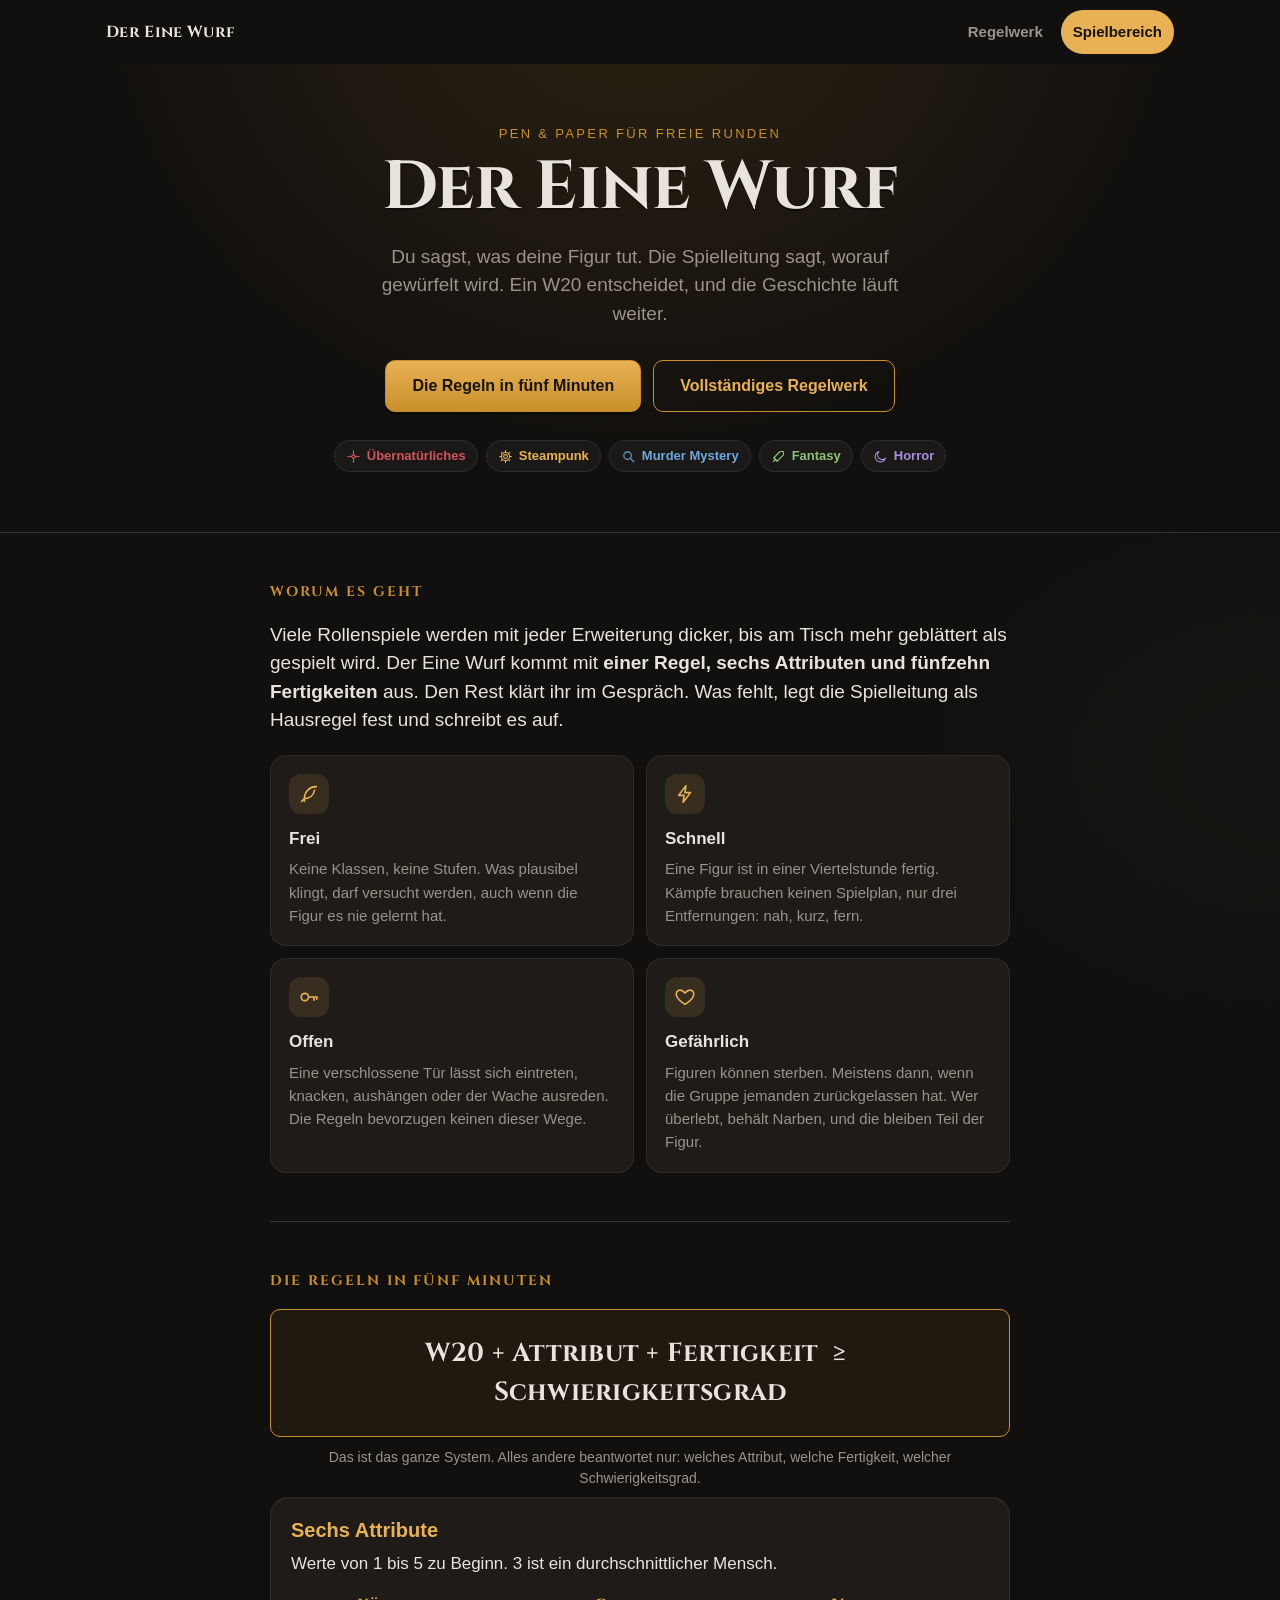
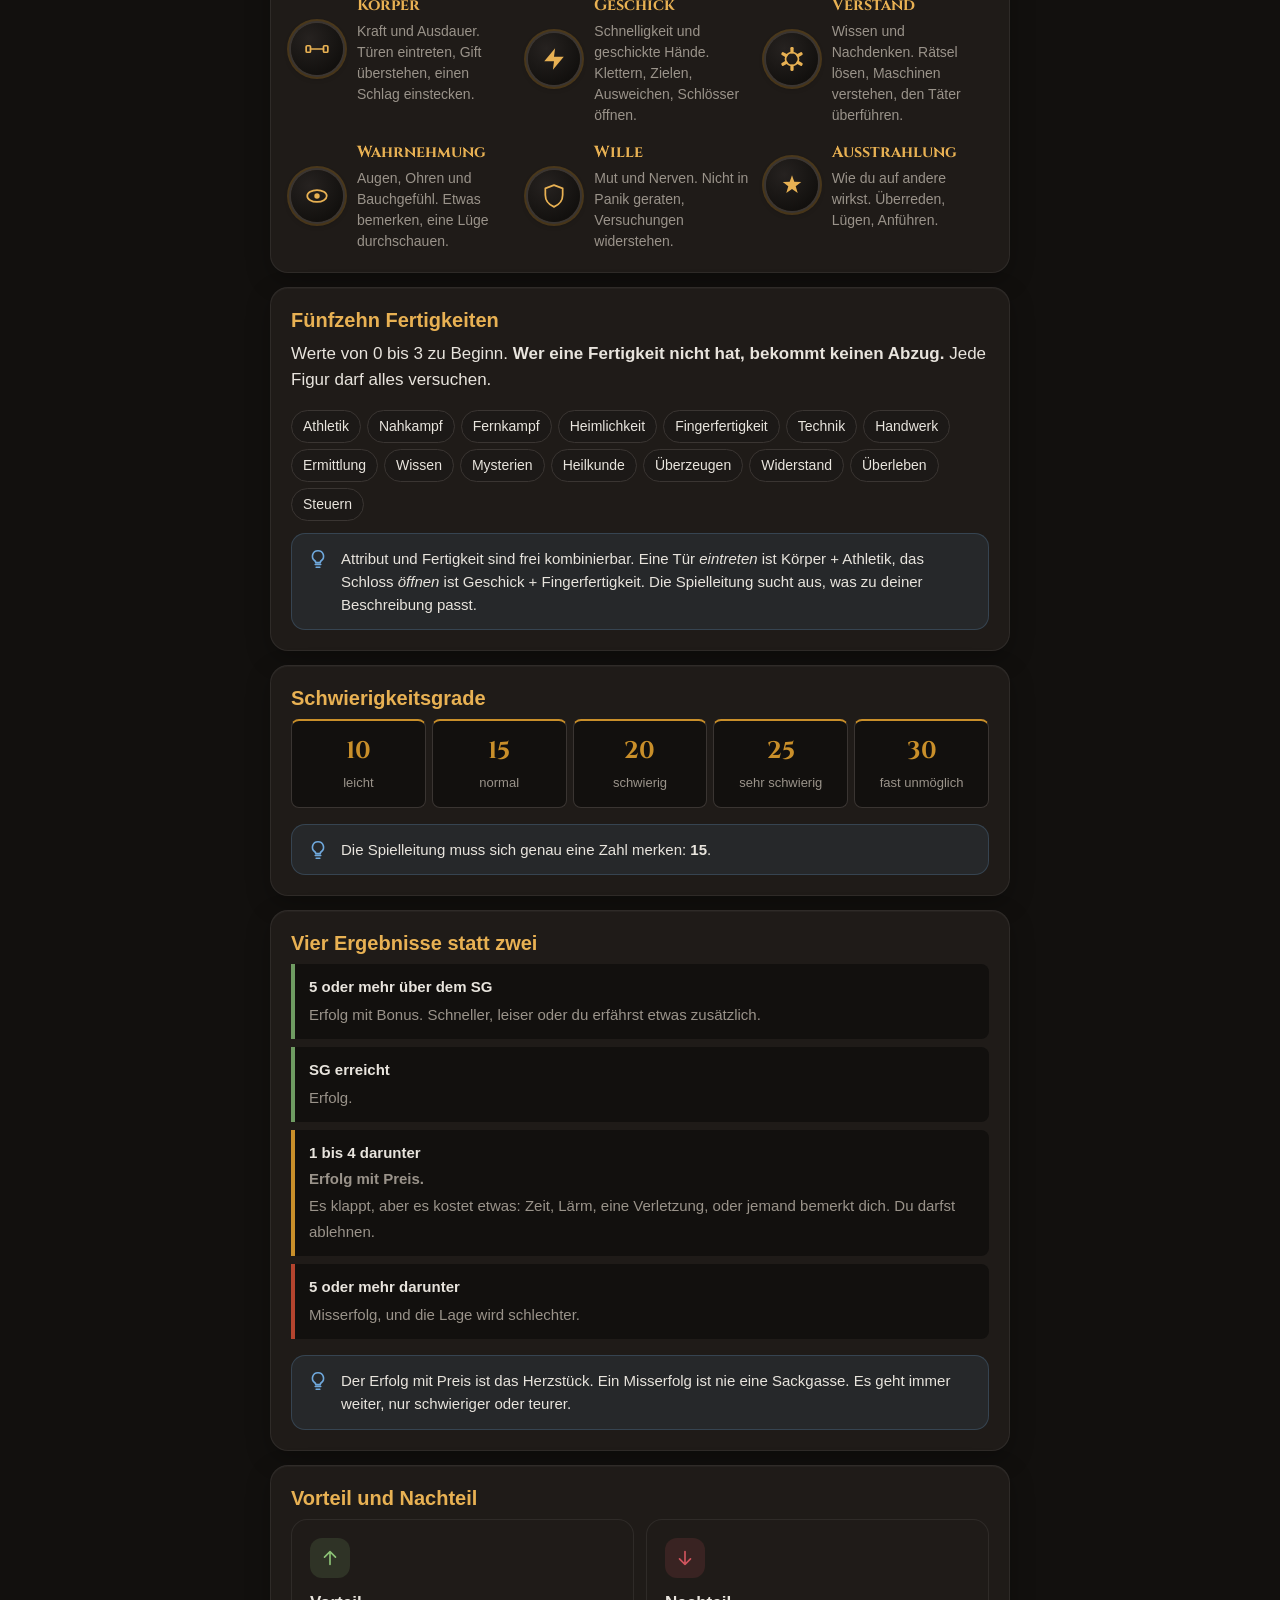
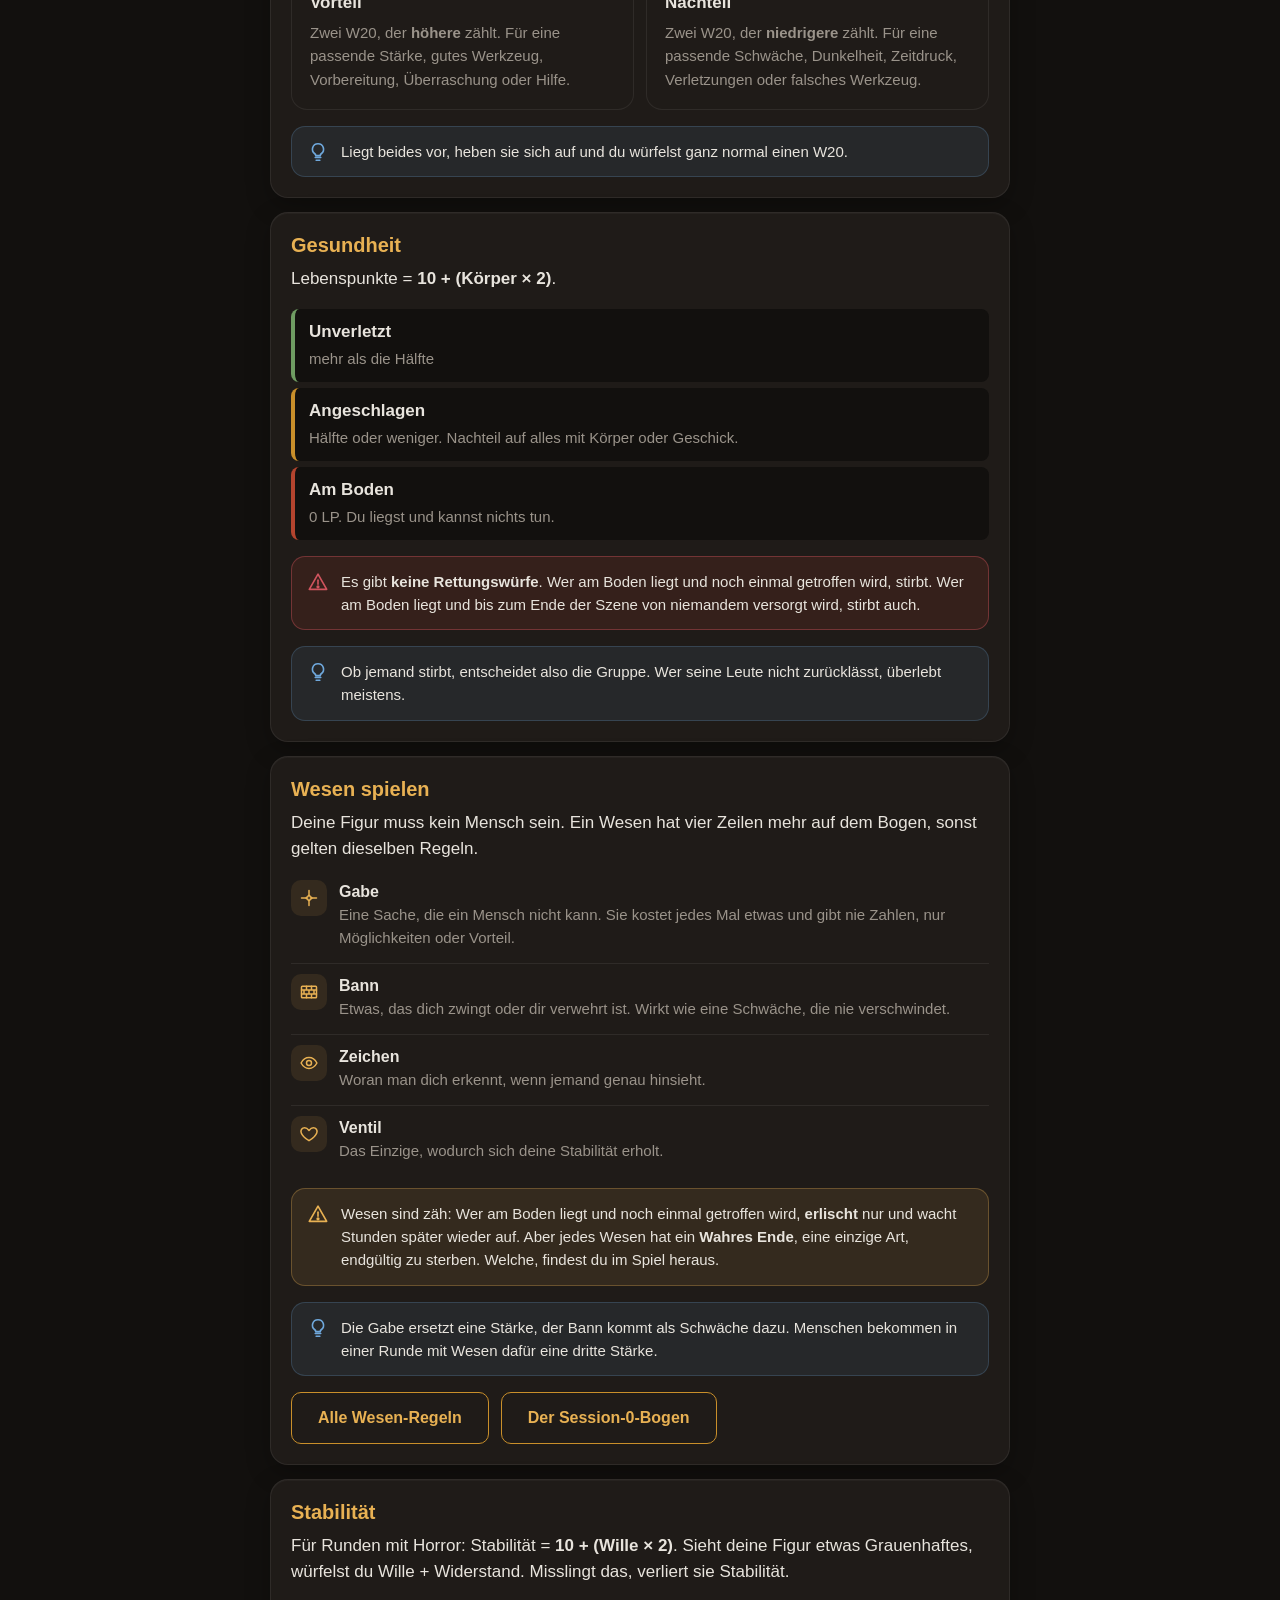
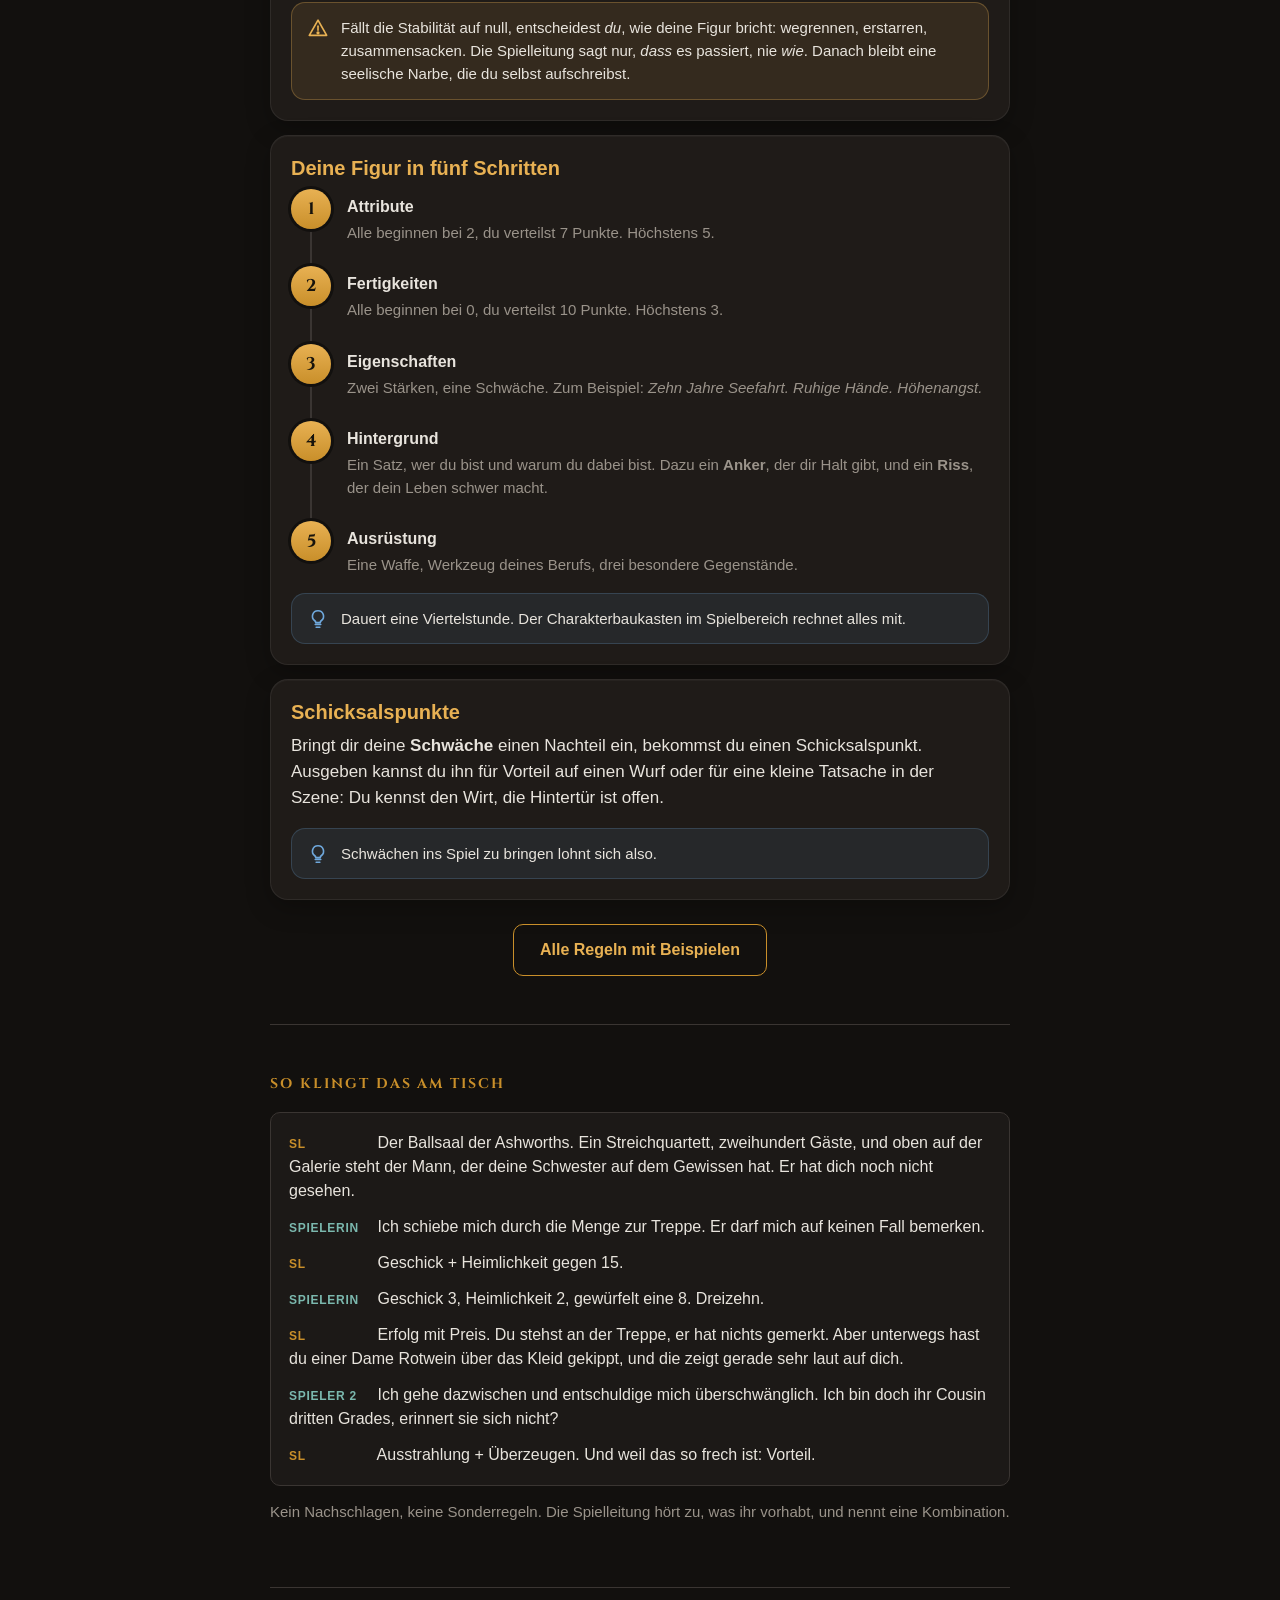
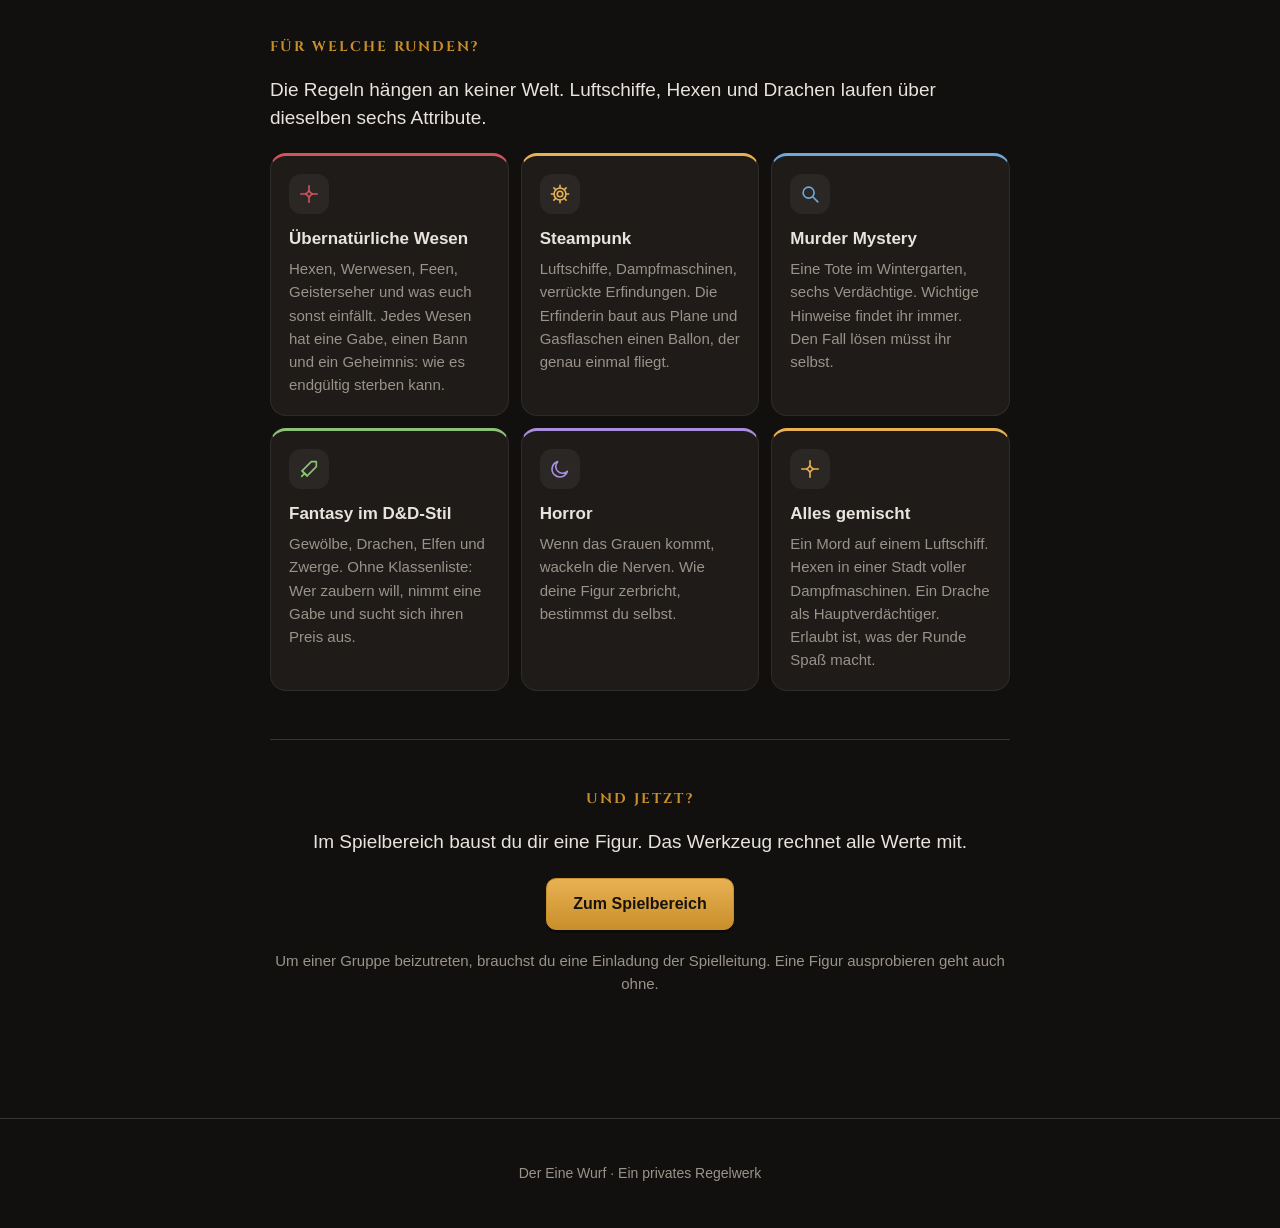
==== commit 92d9f3ab: "Wesen-Modul von GitHub mit der Regelwerk-Überarbeitung zusammengeführt - Kapitel „Wesen“ ins neue Re" ====
--- a/index.html
+++ b/index.html
@@ -34,6 +34,8 @@
     <symbol id="i-runter" viewBox="0 0 24 24"><path d="M12 5v14M6 13l6 6 6-6"/></symbol>
     <symbol id="i-funke" viewBox="0 0 24 24"><path d="M12 3v4M12 17v4M3 12h4M17 12h4M12 8l1.5 2.5L16 12l-2.5 1.5L12 16l-1.5-2.5L8 12l2.5-1.5z"/></symbol>
     <symbol id="i-stern" viewBox="0 0 24 24"><path d="M12 3.5l2.6 5.3 5.9.9-4.3 4.1 1 5.8L12 16.9l-5.2 2.7 1-5.8-4.3-4.1 5.9-.9z"/></symbol>
+    <symbol id="i-mauer" viewBox="0 0 24 24"><rect x="3" y="5" width="18" height="14" rx="1"/><path d="M3 9.7h18M3 14.3h18M9 5v4.7M15 5v4.7M6 9.7v4.6M12 9.7v4.6M18 9.7v4.6M9 14.3V19M15 14.3V19"/></symbol>
+    <symbol id="i-auge" viewBox="0 0 24 24"><path d="M2.5 12S6 5.5 12 5.5 21.5 12 21.5 12 18 18.5 12 18.5 2.5 12 2.5 12z"/><circle cx="12" cy="12" r="3"/></symbol>
     <symbol id="i-szene" viewBox="0 0 24 24"><path d="M4 4h16v12H8l-4 4z"/><path d="M8 8.5h8M8 11.5h5"/></symbol>
   </defs>
 </svg>
@@ -229,11 +231,24 @@
     <div class="regel-merke"><svg class="kasten-icon"><use href="#i-idee"/></svg><p>Ob jemand stirbt, entscheidet also die Gruppe. Wer seine Leute nicht zurücklässt, überlebt meistens.</p></div>
   </article>
 
-  <!-- --- Gaben --- -->
-  <article class="regel-karte">
-    <h3 class="regel-titel">Gaben: Magie und Übernatürliches</h3>
-    <p class="regel-kurz">Eine Gabe ist eine Stärke, die etwas erlaubt, was kein Mensch kann: zaubern, sich in ein Tier verwandeln, mit Toten sprechen. Gewürfelt wird wie immer.</p>
-    <div class="regel-warnung"><svg class="kasten-icon"><use href="#i-tropfen"/></svg><p>Jede Gabe hat einen Preis. Dazu gehört eine passende Schwäche, oder jeder Einsatz kostet etwas, zum Beispiel Lebenspunkte.</p></div>
+  <!-- --- Wesen ---
+       Kurzfassung des Wesen-Moduls (Kapitel „Wesen“ in
+       daten/regeln.js). Bewusst ohne Vampir-Beispiel. -->
+  <article class="regel-karte" id="wesen">
+    <h3 class="regel-titel">Wesen spielen</h3>
+    <p class="regel-kurz">Deine Figur muss kein Mensch sein. Ein Wesen hat vier Zeilen mehr auf dem Bogen, sonst gelten dieselben Regeln.</p>
+    <ul class="regel-punkte">
+      <li><span class="punkt-icon"><svg class="symbol"><use href="#i-funke"/></svg></span><div class="punkt-text"><b>Gabe</b><span>Eine Sache, die ein Mensch nicht kann. Sie kostet jedes Mal etwas und gibt nie Zahlen, nur Möglichkeiten oder Vorteil.</span></div></li>
+      <li><span class="punkt-icon"><svg class="symbol"><use href="#i-mauer"/></svg></span><div class="punkt-text"><b>Bann</b><span>Etwas, das dich zwingt oder dir verwehrt ist. Wirkt wie eine Schwäche, die nie verschwindet.</span></div></li>
+      <li><span class="punkt-icon"><svg class="symbol"><use href="#i-auge"/></svg></span><div class="punkt-text"><b>Zeichen</b><span>Woran man dich erkennt, wenn jemand genau hinsieht.</span></div></li>
+      <li><span class="punkt-icon"><svg class="symbol"><use href="#i-herz"/></svg></span><div class="punkt-text"><b>Ventil</b><span>Das Einzige, wodurch sich deine Stabilität erholt.</span></div></li>
+    </ul>
+    <div class="regel-warnung"><svg class="kasten-icon"><use href="#i-warnung"/></svg><p>Wesen sind zäh: Wer am Boden liegt und noch einmal getroffen wird, <b>erlischt</b> nur und wacht Stunden später wieder auf. Aber jedes Wesen hat ein <b>Wahres Ende</b>, eine einzige Art, endgültig zu sterben. Welche, findest du im Spiel heraus.</p></div>
+    <div class="regel-merke"><svg class="kasten-icon"><use href="#i-idee"/></svg><p>Die Gabe ersetzt eine Stärke, der Bann kommt als Schwäche dazu. Menschen bekommen in einer Runde mit Wesen dafür eine dritte Stärke.</p></div>
+    <div class="held-knoepfe" style="justify-content:flex-start">
+      <a class="knopf-gross knopf-hohl" href="regelwerk.html#kapitel-wesen">Alle Wesen-Regeln</a>
+      <a class="knopf-gross knopf-hohl" href="session-0.html">Der Session-0-Bogen</a>
+    </div>
   </article>
 
   <!-- --- Stabilität --- -->
@@ -301,7 +316,7 @@
     <div class="genre-karte genre-wesen">
       <span class="info-icon"><svg><use href="#i-funke"/></svg></span>
       <h3>Übernatürliche Wesen</h3>
-      <p>Hexen, Werwesen, Feen, Geisterseher und was euch sonst einfällt. Kräfte laufen über Gaben, und jede hat ihren Preis.</p>
+      <p>Hexen, Werwesen, Feen, Geisterseher und was euch sonst einfällt. Jedes Wesen hat eine Gabe, einen Bann und ein Geheimnis: wie es endgültig sterben kann.</p>
     </div>
     <div class="genre-karte genre-steampunk">
       <span class="info-icon"><svg><use href="#i-zahnrad"/></svg></span>
@@ -316,7 +331,7 @@
     <div class="genre-karte genre-fantasy">
       <span class="info-icon"><svg><use href="#i-schwert"/></svg></span>
       <h3>Fantasy im D&amp;D-Stil</h3>
-      <p>Gewölbe, Drachen, Magie. Ohne Klassenliste: Wer zaubern will, nimmt eine Gabe und sucht sich ihren Preis aus.</p>
+      <p>Gewölbe, Drachen, Elfen und Zwerge. Ohne Klassenliste: Wer zaubern will, nimmt eine Gabe und sucht sich ihren Preis aus.</p>
     </div>
     <div class="genre-karte genre-horror">
       <span class="info-icon"><svg><use href="#i-mond"/></svg></span>
--- a/stil.css
+++ b/stil.css
@@ -236,7 +236,7 @@
 /* Für Symbole, die per <use href="#i-…"> aus der Symbolsammlung
    in index.html kommen: Dort stehen keine Strich-Attribute am
    <svg>, deshalb kommen sie hier aus dem CSS. */
-.info-icon svg, .genre-reihe svg, svg.kasten-icon {
+.info-icon svg, .genre-reihe svg, svg.kasten-icon, .punkt-icon svg {
   fill: none; stroke: currentColor; stroke-width: 1.8;
   stroke-linecap: round; stroke-linejoin: round;
 }
